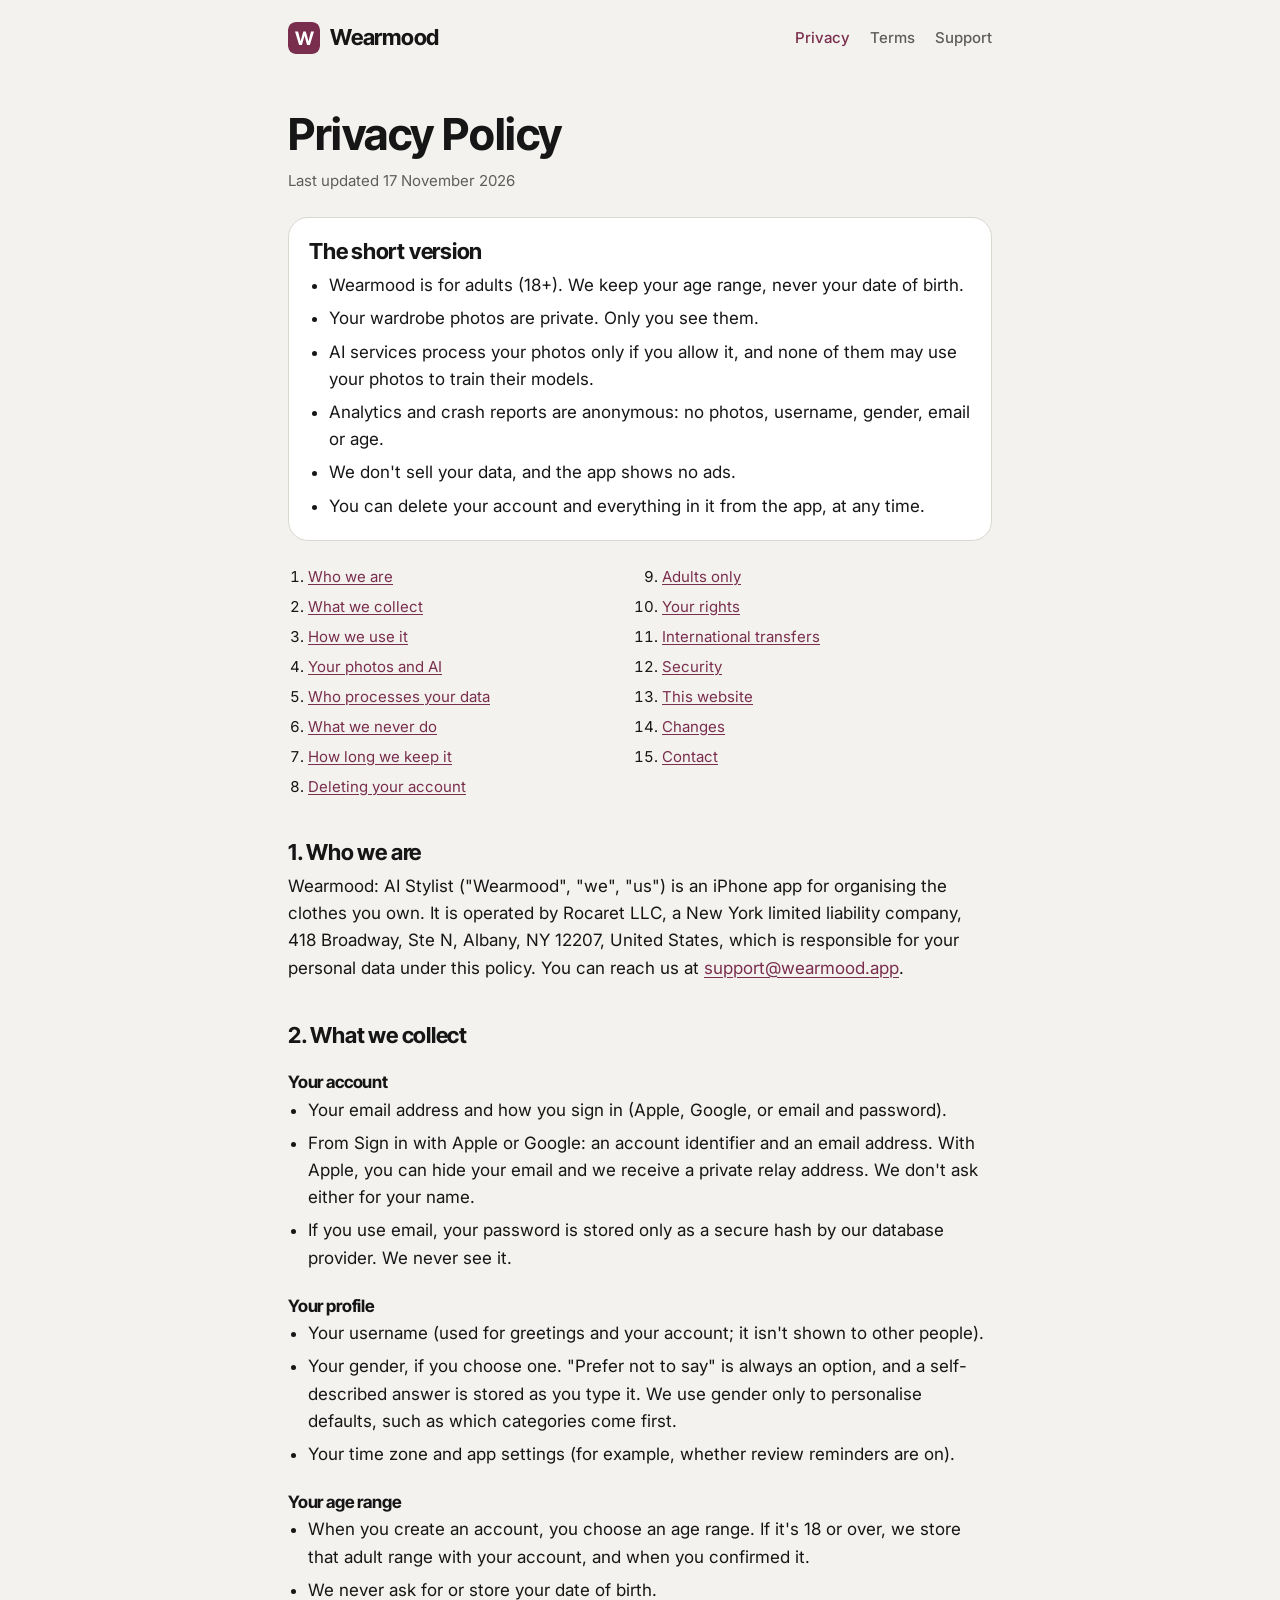
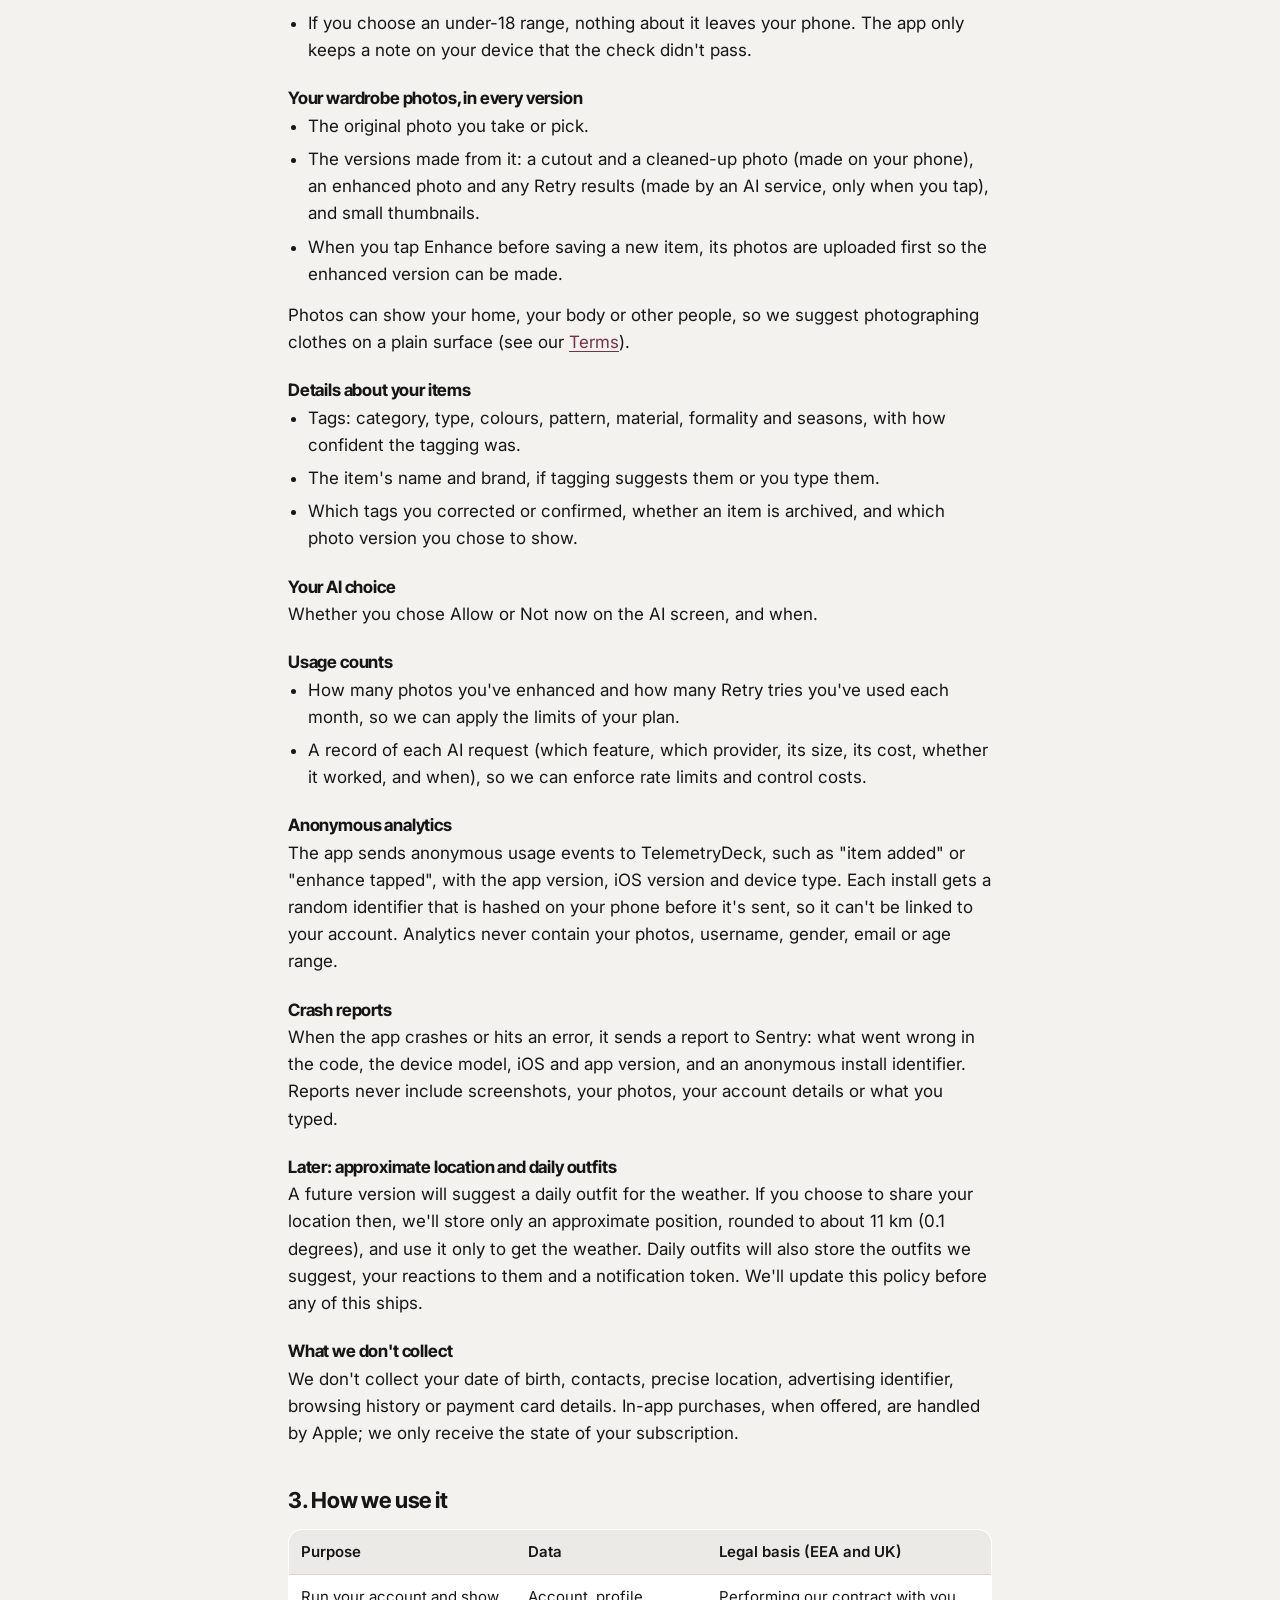
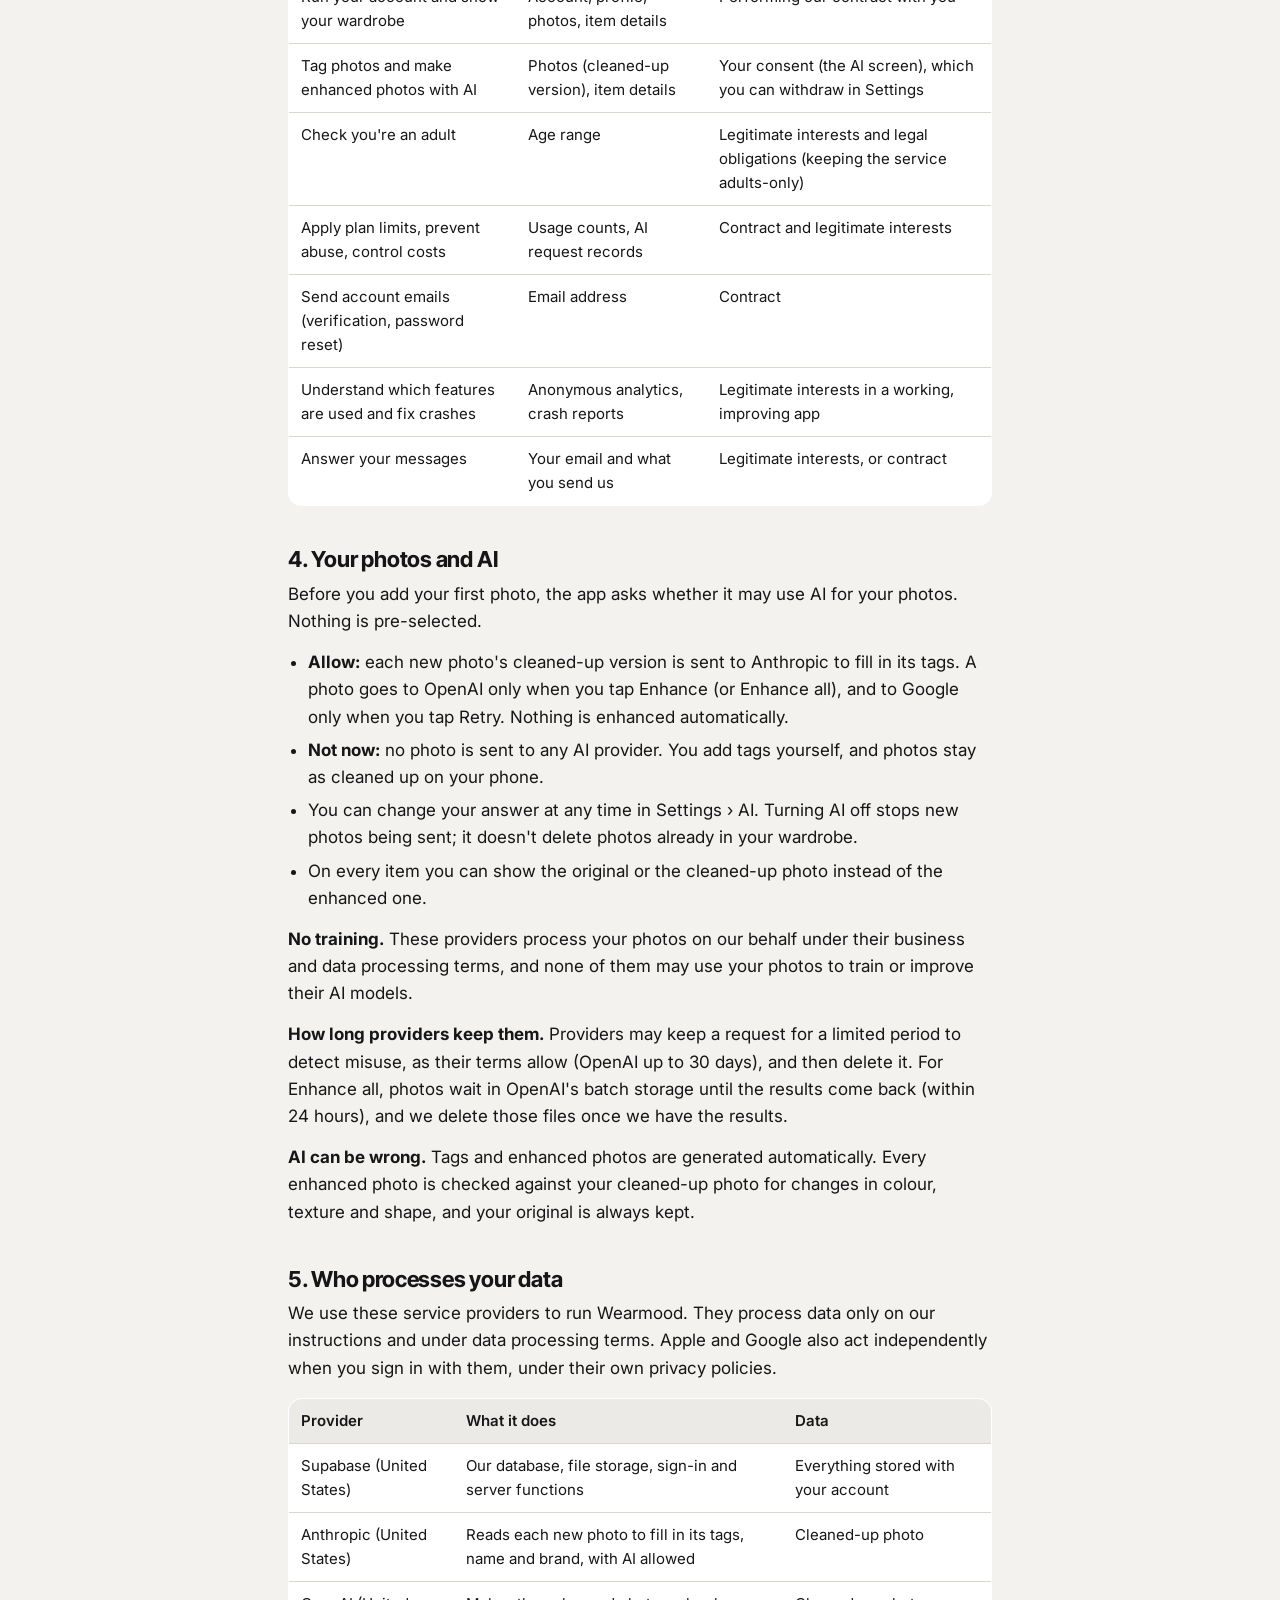
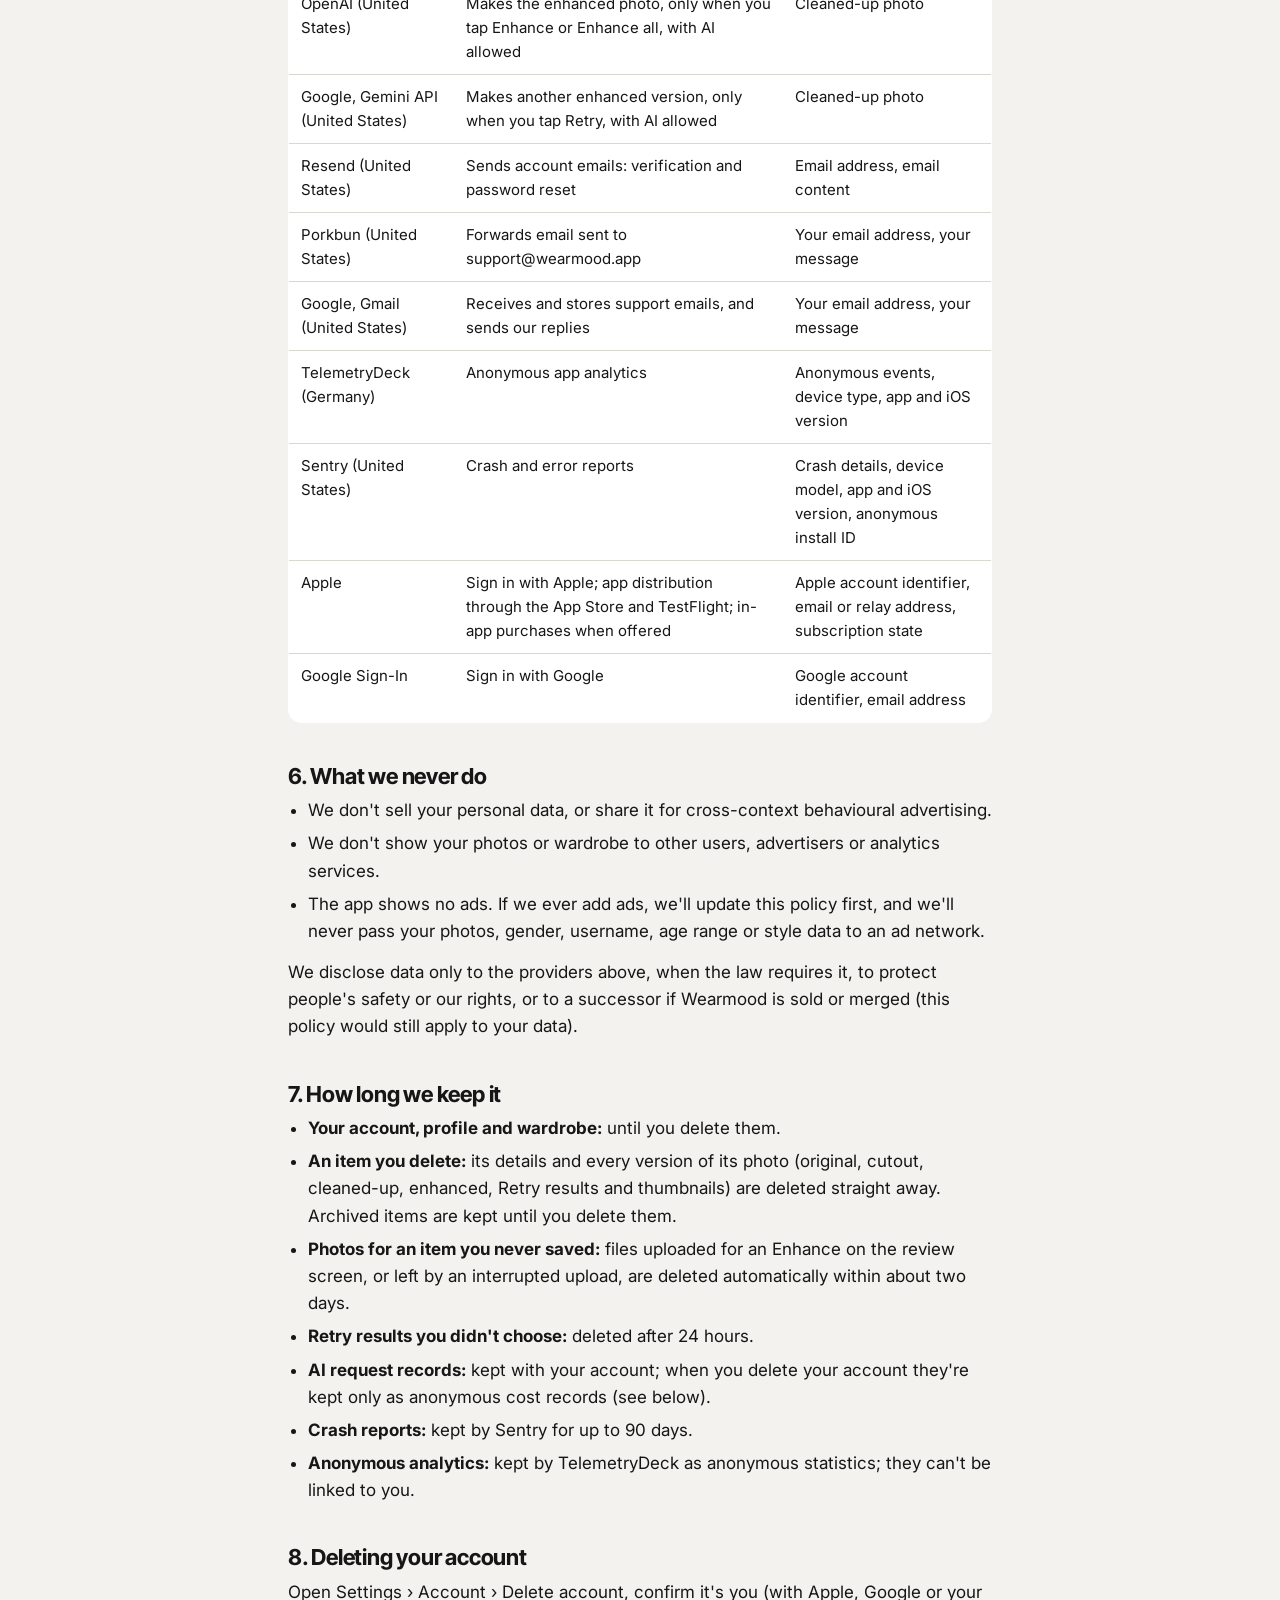
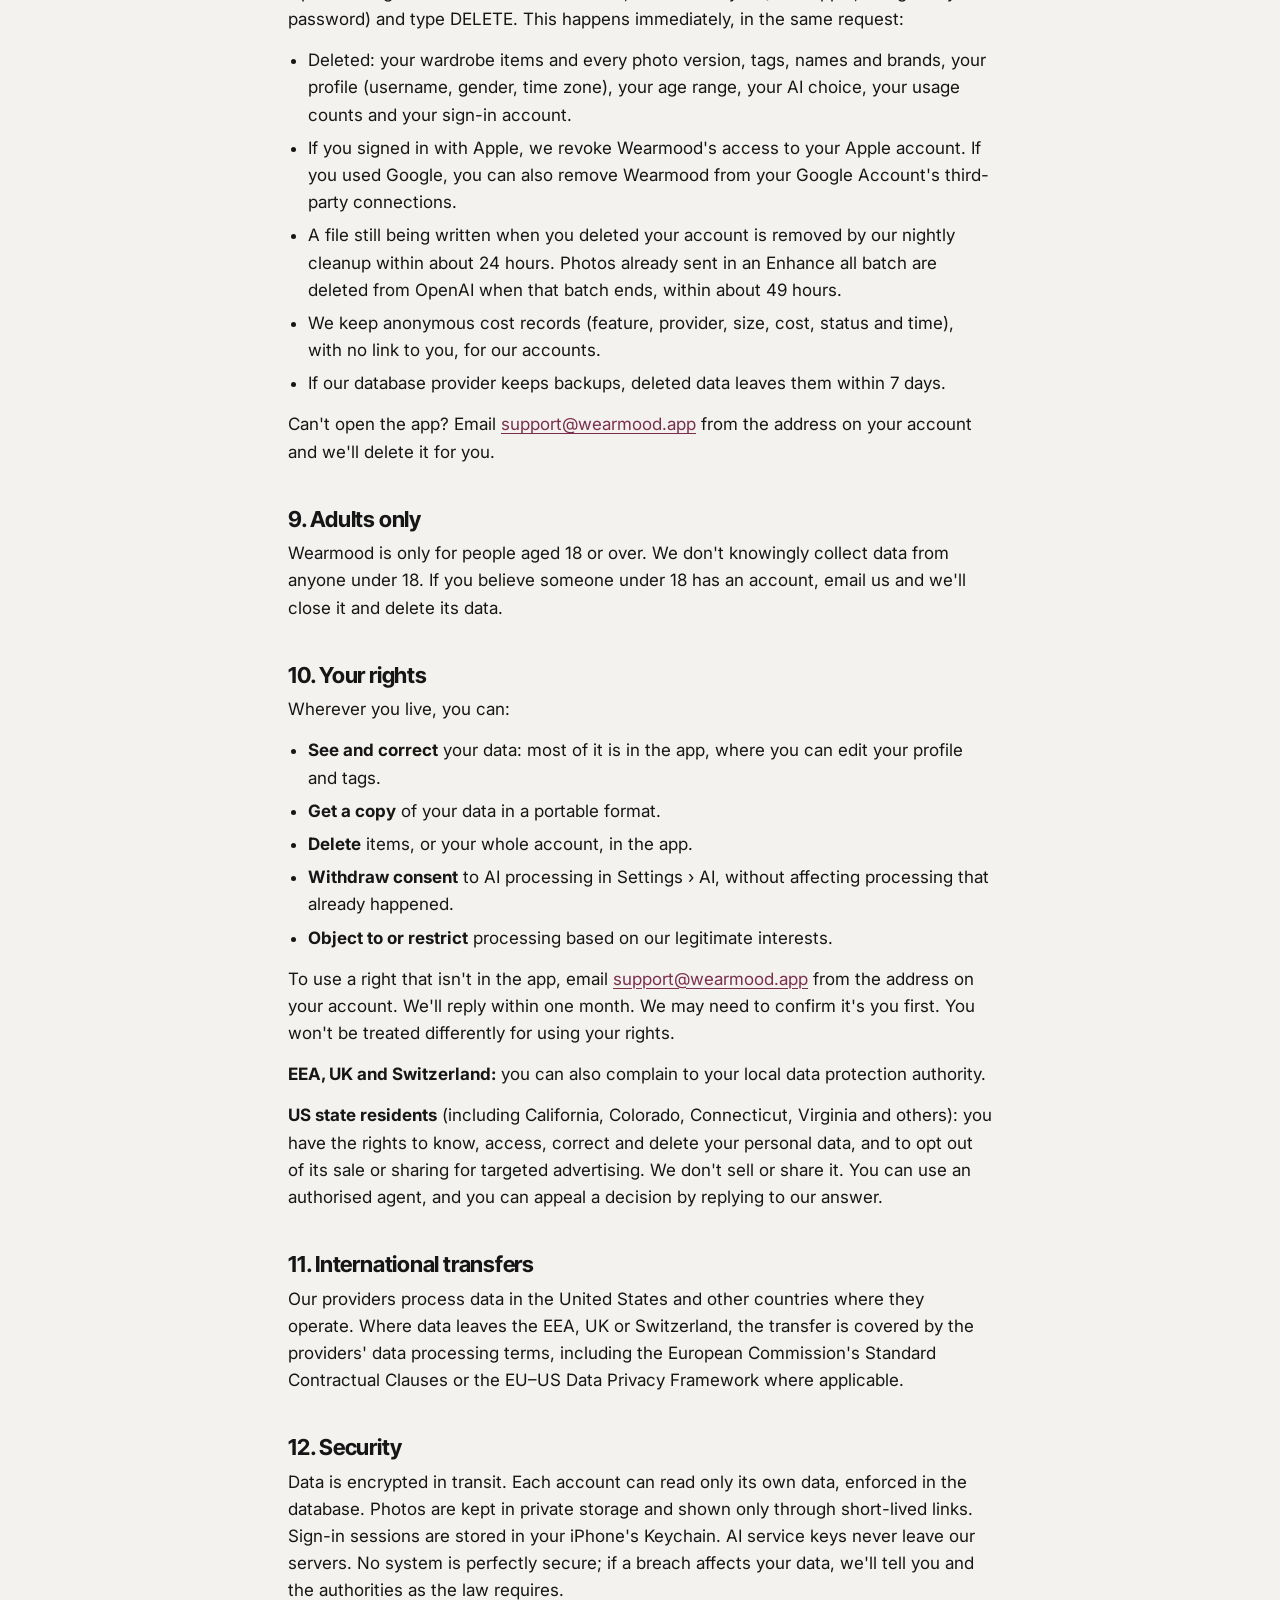
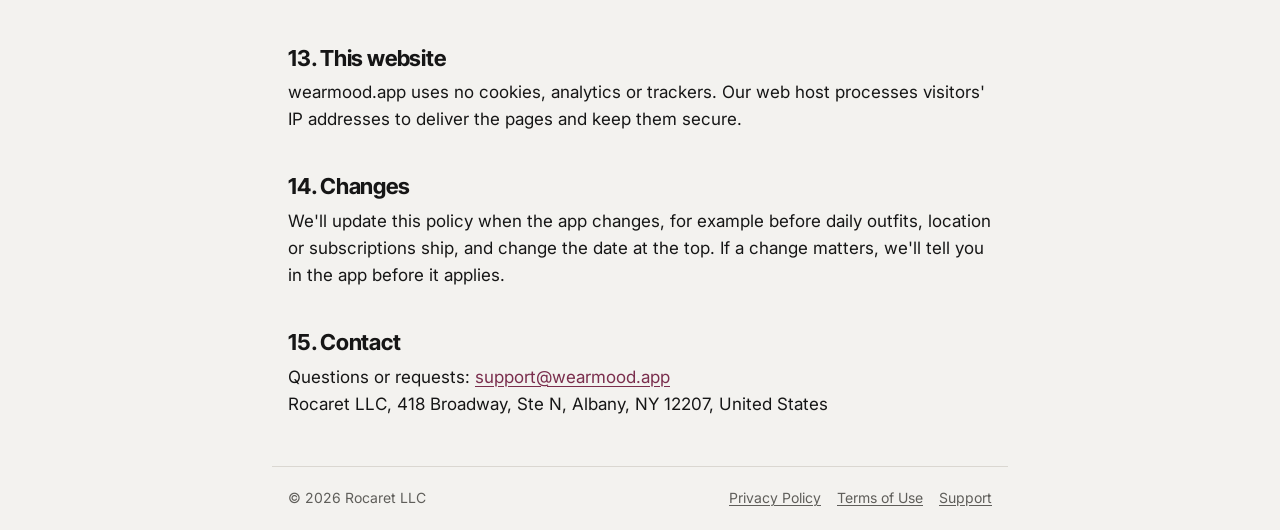
==== privacy/index.html @ 8e931f58 "Add the website with privacy policy, terms and support pages Co-Authored-By: Claude Opus 5.5 <norepl" ====
<!doctype html>
<html lang="en">
<head>
  <meta charset="utf-8">
  <meta name="viewport" content="width=device-width, initial-scale=1">
  <title>Privacy Policy · Wearmood</title>
  <meta name="description" content="What Wearmood collects, why, who processes it, how long we keep it, and how to delete it.">
  <link rel="icon" href="/assets/icon.svg" type="image/svg+xml">
  <link rel="stylesheet" href="/assets/site.css">
</head>
<body>
  <a class="skip-link" href="#main">Skip to content</a>
  <header class="site-header">
    <a class="wordmark" href="/"><img src="/assets/icon.svg" alt="">Wearmood</a>
    <nav class="site-nav" aria-label="Site">
      <a href="/privacy/" aria-current="page">Privacy</a>
      <a href="/terms/">Terms</a>
      <a href="/support/">Support</a>
    </nav>
  </header>

  <main id="main">
    <h1>Privacy Policy</h1>
    <p class="meta">Last updated 17 November 2026</p>

    <div class="card">
      <h2>The short version</h2>
      <ul>
        <li>Wearmood is for adults (18+). We keep your age range, never your date of birth.</li>
        <li>Your wardrobe photos are private. Only you see them.</li>
        <li>AI services process your photos only if you allow it, and none of them may use your photos to train their models.</li>
        <li>Analytics and crash reports are anonymous: no photos, username, gender, email or age.</li>
        <li>We don't sell your data, and the app shows no ads.</li>
        <li>You can delete your account and everything in it from the app, at any time.</li>
      </ul>
    </div>

    <nav class="toc" aria-label="Contents">
      <ol>
        <li><a href="#who-we-are">Who we are</a></li>
        <li><a href="#what-we-collect">What we collect</a></li>
        <li><a href="#how-we-use-it">How we use it</a></li>
        <li><a href="#ai">Your photos and AI</a></li>
        <li><a href="#processors">Who processes your data</a></li>
        <li><a href="#sharing">What we never do</a></li>
        <li><a href="#retention">How long we keep it</a></li>
        <li><a href="#deletion">Deleting your account</a></li>
        <li><a href="#age">Adults only</a></li>
        <li><a href="#rights">Your rights</a></li>
        <li><a href="#transfers">International transfers</a></li>
        <li><a href="#security">Security</a></li>
        <li><a href="#website">This website</a></li>
        <li><a href="#changes">Changes</a></li>
        <li><a href="#contact">Contact</a></li>
      </ol>
    </nav>

    <h2 id="who-we-are">1. Who we are</h2>
    <p>Wearmood: AI Stylist ("Wearmood", "we", "us") is an iPhone app for organising the clothes you own. It is operated by Rocaret LLC, a New York limited liability company, 418 Broadway, Ste N, Albany, NY 12207, United States, which is responsible for your personal data under this policy. You can reach us at <a href="mailto:support@wearmood.app">support@wearmood.app</a>.</p>

    <h2 id="what-we-collect">2. What we collect</h2>

    <h3>Your account</h3>
    <ul>
      <li>Your email address and how you sign in (Apple, Google, or email and password).</li>
      <li>From Sign in with Apple or Google: an account identifier and an email address. With Apple, you can hide your email and we receive a private relay address. We don't ask either for your name.</li>
      <li>If you use email, your password is stored only as a secure hash by our database provider. We never see it.</li>
    </ul>

    <h3>Your profile</h3>
    <ul>
      <li>Your username (used for greetings and your account; it isn't shown to other people).</li>
      <li>Your gender, if you choose one. "Prefer not to say" is always an option, and a self-described answer is stored as you type it. We use gender only to personalise defaults, such as which categories come first.</li>
      <li>Your time zone and app settings (for example, whether review reminders are on).</li>
    </ul>

    <h3>Your age range</h3>
    <ul>
      <li>When you create an account, you choose an age range. If it's 18 or over, we store that adult range with your account, and when you confirmed it.</li>
      <li>We never ask for or store your date of birth.</li>
      <li>If you choose an under-18 range, nothing about it leaves your phone. The app only keeps a note on your device that the check didn't pass.</li>
    </ul>

    <h3>Your wardrobe photos, in every version</h3>
    <ul>
      <li>The original photo you take or pick.</li>
      <li>The versions made from it: a cutout and a cleaned-up photo (made on your phone), an enhanced photo and any Retry results (made by an AI service, only when you tap), and small thumbnails.</li>
      <li>When you tap Enhance before saving a new item, its photos are uploaded first so the enhanced version can be made.</li>
    </ul>
    <p>Photos can show your home, your body or other people, so we suggest photographing clothes on a plain surface (see our <a href="/terms/#acceptable-use">Terms</a>).</p>

    <h3>Details about your items</h3>
    <ul>
      <li>Tags: category, type, colours, pattern, material, formality and seasons, with how confident the tagging was.</li>
      <li>The item's name and brand, if tagging suggests them or you type them.</li>
      <li>Which tags you corrected or confirmed, whether an item is archived, and which photo version you chose to show.</li>
    </ul>

    <h3>Your AI choice</h3>
    <p>Whether you chose Allow or Not now on the AI screen, and when.</p>

    <h3>Usage counts</h3>
    <ul>
      <li>How many photos you've enhanced and how many Retry tries you've used each month, so we can apply the limits of your plan.</li>
      <li>A record of each AI request (which feature, which provider, its size, its cost, whether it worked, and when), so we can enforce rate limits and control costs.</li>
    </ul>

    <h3>Anonymous analytics</h3>
    <p>The app sends anonymous usage events to TelemetryDeck, such as "item added" or "enhance tapped", with the app version, iOS version and device type. Each install gets a random identifier that is hashed on your phone before it's sent, so it can't be linked to your account. Analytics never contain your photos, username, gender, email or age range.</p>

    <h3>Crash reports</h3>
    <p>When the app crashes or hits an error, it sends a report to Sentry: what went wrong in the code, the device model, iOS and app version, and an anonymous install identifier. Reports never include screenshots, your photos, your account details or what you typed.</p>

    <h3>Later: approximate location and daily outfits</h3>
    <p>A future version will suggest a daily outfit for the weather. If you choose to share your location then, we'll store only an approximate position, rounded to about 11 km (0.1 degrees), and use it only to get the weather. Daily outfits will also store the outfits we suggest, your reactions to them and a notification token. We'll update this policy before any of this ships.</p>

    <h3>What we don't collect</h3>
    <p>We don't collect your date of birth, contacts, precise location, advertising identifier, browsing history or payment card details. In-app purchases, when offered, are handled by Apple; we only receive the state of your subscription.</p>

    <h2 id="how-we-use-it">3. How we use it</h2>
    <div class="table-wrap">
      <table>
        <thead>
          <tr><th scope="col">Purpose</th><th scope="col">Data</th><th scope="col">Legal basis (EEA and UK)</th></tr>
        </thead>
        <tbody>
          <tr><td data-label="Purpose">Run your account and show your wardrobe</td><td data-label="Data">Account, profile, photos, item details</td><td data-label="Legal basis">Performing our contract with you</td></tr>
          <tr><td data-label="Purpose">Tag photos and make enhanced photos with AI</td><td data-label="Data">Photos (cleaned-up version), item details</td><td data-label="Legal basis">Your consent (the AI screen), which you can withdraw in Settings</td></tr>
          <tr><td data-label="Purpose">Check you're an adult</td><td data-label="Data">Age range</td><td data-label="Legal basis">Legitimate interests and legal obligations (keeping the service adults-only)</td></tr>
          <tr><td data-label="Purpose">Apply plan limits, prevent abuse, control costs</td><td data-label="Data">Usage counts, AI request records</td><td data-label="Legal basis">Contract and legitimate interests</td></tr>
          <tr><td data-label="Purpose">Send account emails (verification, password reset)</td><td data-label="Data">Email address</td><td data-label="Legal basis">Contract</td></tr>
          <tr><td data-label="Purpose">Understand which features are used and fix crashes</td><td data-label="Data">Anonymous analytics, crash reports</td><td data-label="Legal basis">Legitimate interests in a working, improving app</td></tr>
          <tr><td data-label="Purpose">Answer your messages</td><td data-label="Data">Your email and what you send us</td><td data-label="Legal basis">Legitimate interests, or contract</td></tr>
        </tbody>
      </table>
    </div>

    <h2 id="ai">4. Your photos and AI</h2>
    <p>Before you add your first photo, the app asks whether it may use AI for your photos. Nothing is pre-selected.</p>
    <ul>
      <li><strong>Allow:</strong> each new photo's cleaned-up version is sent to Anthropic to fill in its tags. A photo goes to OpenAI only when you tap Enhance (or Enhance all), and to Google only when you tap Retry. Nothing is enhanced automatically.</li>
      <li><strong>Not now:</strong> no photo is sent to any AI provider. You add tags yourself, and photos stay as cleaned up on your phone.</li>
      <li>You can change your answer at any time in Settings › AI. Turning AI off stops new photos being sent; it doesn't delete photos already in your wardrobe.</li>
      <li>On every item you can show the original or the cleaned-up photo instead of the enhanced one.</li>
    </ul>
    <p><strong>No training.</strong> These providers process your photos on our behalf under their business and data processing terms, and none of them may use your photos to train or improve their AI models.</p>
    <p><strong>How long providers keep them.</strong> Providers may keep a request for a limited period to detect misuse, as their terms allow (OpenAI up to 30 days), and then delete it. For Enhance all, photos wait in OpenAI's batch storage until the results come back (within 24 hours), and we delete those files once we have the results.</p>
    <p><strong>AI can be wrong.</strong> Tags and enhanced photos are generated automatically. Every enhanced photo is checked against your cleaned-up photo for changes in colour, texture and shape, and your original is always kept.</p>

    <h2 id="processors">5. Who processes your data</h2>
    <p>We use these service providers to run Wearmood. They process data only on our instructions and under data processing terms. Apple and Google also act independently when you sign in with them, under their own privacy policies.</p>
    <div class="table-wrap">
      <table>
        <thead>
          <tr><th scope="col">Provider</th><th scope="col">What it does</th><th scope="col">Data</th></tr>
        </thead>
        <tbody>
          <tr><td data-label="Provider">Supabase (United States)</td><td data-label="What it does">Our database, file storage, sign-in and server functions</td><td data-label="Data">Everything stored with your account</td></tr>
          <tr><td data-label="Provider">Anthropic (United States)</td><td data-label="What it does">Reads each new photo to fill in its tags, name and brand, with AI allowed</td><td data-label="Data">Cleaned-up photo</td></tr>
          <tr><td data-label="Provider">OpenAI (United States)</td><td data-label="What it does">Makes the enhanced photo, only when you tap Enhance or Enhance all, with AI allowed</td><td data-label="Data">Cleaned-up photo</td></tr>
          <tr><td data-label="Provider">Google, Gemini API (United States)</td><td data-label="What it does">Makes another enhanced version, only when you tap Retry, with AI allowed</td><td data-label="Data">Cleaned-up photo</td></tr>
          <tr><td data-label="Provider">Resend (United States)</td><td data-label="What it does">Sends account emails: verification and password reset</td><td data-label="Data">Email address, email content</td></tr>
          <tr><td data-label="Provider">Porkbun (United States)</td><td data-label="What it does">Forwards email sent to support@wearmood.app</td><td data-label="Data">Your email address, your message</td></tr>
          <tr><td data-label="Provider">Google, Gmail (United States)</td><td data-label="What it does">Receives and stores support emails, and sends our replies</td><td data-label="Data">Your email address, your message</td></tr>
          <tr><td data-label="Provider">TelemetryDeck (Germany)</td><td data-label="What it does">Anonymous app analytics</td><td data-label="Data">Anonymous events, device type, app and iOS version</td></tr>
          <tr><td data-label="Provider">Sentry (United States)</td><td data-label="What it does">Crash and error reports</td><td data-label="Data">Crash details, device model, app and iOS version, anonymous install ID</td></tr>
          <tr><td data-label="Provider">Apple</td><td data-label="What it does">Sign in with Apple; app distribution through the App Store and TestFlight; in-app purchases when offered</td><td data-label="Data">Apple account identifier, email or relay address, subscription state</td></tr>
          <tr><td data-label="Provider">Google Sign-In</td><td data-label="What it does">Sign in with Google</td><td data-label="Data">Google account identifier, email address</td></tr>
        </tbody>
      </table>
    </div>

    <h2 id="sharing">6. What we never do</h2>
    <ul>
      <li>We don't sell your personal data, or share it for cross-context behavioural advertising.</li>
      <li>We don't show your photos or wardrobe to other users, advertisers or analytics services.</li>
      <li>The app shows no ads. If we ever add ads, we'll update this policy first, and we'll never pass your photos, gender, username, age range or style data to an ad network.</li>
    </ul>
    <p>We disclose data only to the providers above, when the law requires it, to protect people's safety or our rights, or to a successor if Wearmood is sold or merged (this policy would still apply to your data).</p>

    <h2 id="retention">7. How long we keep it</h2>
    <ul>
      <li><strong>Your account, profile and wardrobe:</strong> until you delete them.</li>
      <li><strong>An item you delete:</strong> its details and every version of its photo (original, cutout, cleaned-up, enhanced, Retry results and thumbnails) are deleted straight away. Archived items are kept until you delete them.</li>
      <li><strong>Photos for an item you never saved:</strong> files uploaded for an Enhance on the review screen, or left by an interrupted upload, are deleted automatically within about two days.</li>
      <li><strong>Retry results you didn't choose:</strong> deleted after 24 hours.</li>
      <li><strong>AI request records:</strong> kept with your account; when you delete your account they're kept only as anonymous cost records (see below).</li>
      <li><strong>Crash reports:</strong> kept by Sentry for up to 90 days.</li>
      <li><strong>Anonymous analytics:</strong> kept by TelemetryDeck as anonymous statistics; they can't be linked to you.</li>
    </ul>

    <h2 id="deletion">8. Deleting your account</h2>
    <p>Open Settings › Account › Delete account, confirm it's you (with Apple, Google or your password) and type DELETE. This happens immediately, in the same request:</p>
    <ul>
      <li>Deleted: your wardrobe items and every photo version, tags, names and brands, your profile (username, gender, time zone), your age range, your AI choice, your usage counts and your sign-in account.</li>
      <li>If you signed in with Apple, we revoke Wearmood's access to your Apple account. If you used Google, you can also remove Wearmood from your Google Account's third-party connections.</li>
      <li>A file still being written when you deleted your account is removed by our nightly cleanup within about 24 hours. Photos already sent in an Enhance all batch are deleted from OpenAI when that batch ends, within about 49 hours.</li>
      <li>We keep anonymous cost records (feature, provider, size, cost, status and time), with no link to you, for our accounts.</li>
      <li>If our database provider keeps backups, deleted data leaves them within 7 days.</li>
    </ul>
    <p>Can't open the app? Email <a href="mailto:support@wearmood.app">support@wearmood.app</a> from the address on your account and we'll delete it for you.</p>

    <h2 id="age">9. Adults only</h2>
    <p>Wearmood is only for people aged 18 or over. We don't knowingly collect data from anyone under 18. If you believe someone under 18 has an account, email us and we'll close it and delete its data.</p>

    <h2 id="rights">10. Your rights</h2>
    <p>Wherever you live, you can:</p>
    <ul>
      <li><strong>See and correct</strong> your data: most of it is in the app, where you can edit your profile and tags.</li>
      <li><strong>Get a copy</strong> of your data in a portable format.</li>
      <li><strong>Delete</strong> items, or your whole account, in the app.</li>
      <li><strong>Withdraw consent</strong> to AI processing in Settings › AI, without affecting processing that already happened.</li>
      <li><strong>Object to or restrict</strong> processing based on our legitimate interests.</li>
    </ul>
    <p>To use a right that isn't in the app, email <a href="mailto:support@wearmood.app">support@wearmood.app</a> from the address on your account. We'll reply within one month. We may need to confirm it's you first. You won't be treated differently for using your rights.</p>
    <p><strong>EEA, UK and Switzerland:</strong> you can also complain to your local data protection authority.</p>
    <p><strong>US state residents</strong> (including California, Colorado, Connecticut, Virginia and others): you have the rights to know, access, correct and delete your personal data, and to opt out of its sale or sharing for targeted advertising. We don't sell or share it. You can use an authorised agent, and you can appeal a decision by replying to our answer.</p>

    <h2 id="transfers">11. International transfers</h2>
    <p>Our providers process data in the United States and other countries where they operate. Where data leaves the EEA, UK or Switzerland, the transfer is covered by the providers' data processing terms, including the European Commission's Standard Contractual Clauses or the EU–US Data Privacy Framework where applicable.</p>

    <h2 id="security">12. Security</h2>
    <p>Data is encrypted in transit. Each account can read only its own data, enforced in the database. Photos are kept in private storage and shown only through short-lived links. Sign-in sessions are stored in your iPhone's Keychain. AI service keys never leave our servers. No system is perfectly secure; if a breach affects your data, we'll tell you and the authorities as the law requires.</p>

    <h2 id="website">13. This website</h2>
    <p>wearmood.app uses no cookies, analytics or trackers. Our web host processes visitors' IP addresses to deliver the pages and keep them secure.</p>

    <h2 id="changes">14. Changes</h2>
    <p>We'll update this policy when the app changes, for example before daily outfits, location or subscriptions ship, and change the date at the top. If a change matters, we'll tell you in the app before it applies.</p>

    <h2 id="contact">15. Contact</h2>
    <p>Questions or requests: <a href="mailto:support@wearmood.app">support@wearmood.app</a><br>
    Rocaret LLC, 418 Broadway, Ste N, Albany, NY 12207, United States</p>
  </main>

  <footer class="site-footer">
    <span>© 2026 Rocaret LLC</span>
    <nav aria-label="Legal">
      <a href="/privacy/">Privacy Policy</a>
      <a href="/terms/">Terms of Use</a>
      <a href="/support/">Support</a>
    </nav>
  </footer>
</body>
</html>
---- assets/site.css ----
/* Wearmood site. Colours match the app's asset catalog (light / dark). */

@font-face {
  font-family: "Inter";
  src: url("fonts/Inter.ttf") format("truetype");
  font-weight: 100 900;
  font-display: swap;
}

@font-face {
  font-family: "Inter Tight";
  src: url("fonts/InterTight.ttf") format("truetype");
  font-weight: 100 900;
  font-display: swap;
}

:root {
  color-scheme: light dark;
  --ground: #f3f2ef;
  --surface: #ffffff;
  --ink: #161616;
  --muted: #5f5e5a;
  --accent: #7a2e4d;
  --accent-fill: #7a2e4d;
  --on-accent: #ffffff;
  --accent-tint: #f1e4ea;
  --item-tile: #eceae6;
  --border: #dad7d1;
  --title-font: "Inter Tight", "Inter", system-ui, -apple-system, sans-serif;
  --body-font: "Inter", system-ui, -apple-system, sans-serif;
  --radius-card: 20px;
  --radius-tile: 14px;
  --radius-small: 8px;
  --measure: 44rem;
}

@media (prefers-color-scheme: dark) {
  :root {
    --ground: #121211;
    --surface: #1e1d1b;
    --ink: #f3f2ef;
    --muted: #a8a49d;
    --accent: #e8a3c0;
    --accent-fill: #9e3f67;
    --accent-tint: #3a2230;
    --item-tile: #2a2926;
    --border: #3a3835;
  }
}

*,
*::before,
*::after {
  box-sizing: border-box;
}

html {
  -webkit-text-size-adjust: 100%;
  text-size-adjust: 100%;
}

body {
  margin: 0;
  background: var(--ground);
  color: var(--ink);
  font-family: var(--body-font);
  font-size: 1.0625rem;
  line-height: 1.6;
}

a {
  color: var(--accent);
  text-underline-offset: 0.15em;
}

a:focus-visible {
  outline: 2px solid var(--accent);
  outline-offset: 2px;
  border-radius: 4px;
}

.skip-link {
  position: absolute;
  left: -999px;
}

.skip-link:focus {
  left: 16px;
  top: 12px;
  background: var(--surface);
  padding: 8px 12px;
  border-radius: var(--radius-small);
  z-index: 1;
}

/* Header and footer */

.site-header,
.site-footer {
  max-width: calc(var(--measure) + 32px);
  margin: 0 auto;
  padding: 20px 16px;
}

.site-header {
  display: flex;
  flex-wrap: wrap;
  align-items: center;
  justify-content: space-between;
  gap: 12px 24px;
}

.wordmark {
  display: inline-flex;
  align-items: center;
  gap: 10px;
  color: var(--ink);
  font-family: var(--title-font);
  font-size: 1.375rem;
  font-weight: 700;
  letter-spacing: -0.01em;
  text-decoration: none;
}

.wordmark img {
  width: 32px;
  height: 32px;
  border-radius: 8px;
}

.site-nav {
  display: flex;
  flex-wrap: wrap;
  gap: 4px 20px;
  font-size: 0.9375rem;
  font-weight: 500;
}

.site-nav a {
  color: var(--muted);
  text-decoration: none;
  padding: 6px 0;
}

.site-nav a:hover,
.site-nav a[aria-current="page"] {
  color: var(--accent);
}

.site-footer {
  border-top: 1px solid var(--border);
  margin-top: 48px;
  color: var(--muted);
  font-size: 0.875rem;
  display: flex;
  flex-wrap: wrap;
  justify-content: space-between;
  gap: 8px 24px;
}

.site-footer nav {
  display: flex;
  flex-wrap: wrap;
  gap: 4px 16px;
}

.site-footer a {
  color: var(--muted);
}

/* Content */

main {
  max-width: calc(var(--measure) + 32px);
  margin: 0 auto;
  padding: 8px 16px 0;
}

h1,
h2,
h3 {
  font-family: var(--title-font);
  line-height: 1.2;
  letter-spacing: -0.01em;
}

h1 {
  font-size: clamp(2rem, 6vw, 2.75rem);
  margin: 24px 0 8px;
}

h2 {
  font-size: 1.375rem;
  margin: 40px 0 8px;
  scroll-margin-top: 16px;
}

h3 {
  font-size: 1.0625rem;
  margin: 24px 0 4px;
}

p,
ul,
ol {
  margin: 0 0 14px;
}

ul,
ol {
  padding-left: 1.25rem;
}

li {
  margin-bottom: 6px;
}

.meta {
  color: var(--muted);
  font-size: 0.9375rem;
  margin-bottom: 24px;
}

.lead {
  font-size: 1.1875rem;
  color: var(--muted);
}

.card {
  background: var(--surface);
  border: 1px solid var(--border);
  border-radius: var(--radius-card);
  padding: 20px 20px 6px;
  margin: 24px 0;
}

.card h2 {
  margin-top: 0;
}

.toc ol {
  columns: 2 14rem;
  column-gap: 24px;
  font-size: 0.9375rem;
}

.toc li {
  break-inside: avoid;
}

/* Tables become stacked cards on narrow screens. */

.table-wrap {
  margin: 16px 0 20px;
}

table {
  width: 100%;
  border-collapse: collapse;
  font-size: 0.9375rem;
  background: var(--surface);
  border: 1px solid var(--border);
  border-radius: var(--radius-tile);
  overflow: hidden;
}

th,
td {
  text-align: left;
  vertical-align: top;
  padding: 10px 12px;
  border-bottom: 1px solid var(--border);
}

th {
  background: var(--item-tile);
  font-weight: 600;
}

tr:last-child td {
  border-bottom: none;
}

@media (max-width: 640px) {
  table,
  tbody,
  tr,
  td {
    display: block;
  }

  thead {
    position: absolute;
    left: -9999px;
  }

  table {
    background: none;
    border: none;
  }

  tr {
    background: var(--surface);
    border: 1px solid var(--border);
    border-radius: var(--radius-tile);
    margin-bottom: 10px;
    padding: 4px 0;
  }

  td {
    border: none;
    padding: 4px 14px;
  }

  td::before {
    content: attr(data-label);
    display: block;
    color: var(--muted);
    font-size: 0.8125rem;
    font-weight: 600;
  }
}

/* Home page */

.hero {
  padding: 24px 0 8px;
}

.hero h1 {
  font-size: clamp(2.25rem, 8vw, 3.5rem);
  max-width: 16ch;
}

.tiles {
  display: grid;
  grid-template-columns: repeat(3, 1fr);
  gap: 12px;
  margin: 28px 0 8px;
}

.tile {
  aspect-ratio: 4 / 5;
  background: var(--item-tile);
  border-radius: var(--radius-tile);
  display: flex;
  align-items: center;
  justify-content: center;
}

.tile svg {
  width: 52%;
  height: auto;
  color: var(--muted);
  opacity: 0.55;
}

.features {
  list-style: none;
  padding: 0;
  display: grid;
  gap: 12px;
  margin: 28px 0;
}

.features li {
  background: var(--surface);
  border: 1px solid var(--border);
  border-radius: var(--radius-card);
  padding: 16px 20px;
  margin: 0;
}

.features strong {
  display: block;
  font-family: var(--title-font);
  font-size: 1.125rem;
  margin-bottom: 2px;
}

.badge {
  display: inline-block;
  background: var(--accent-tint);
  color: var(--accent);
  border-radius: 999px;
  padding: 4px 12px;
  font-size: 0.875rem;
  font-weight: 600;
}

.button {
  display: inline-flex;
  align-items: center;
  min-height: 52px;
  padding: 0 24px;
  border-radius: 999px;
  background: var(--accent-fill);
  color: var(--on-accent);
  font-weight: 600;
  text-decoration: none;
}

.email {
  font-family: var(--title-font);
  font-size: 1.375rem;
  font-weight: 600;
  overflow-wrap: anywhere;
}
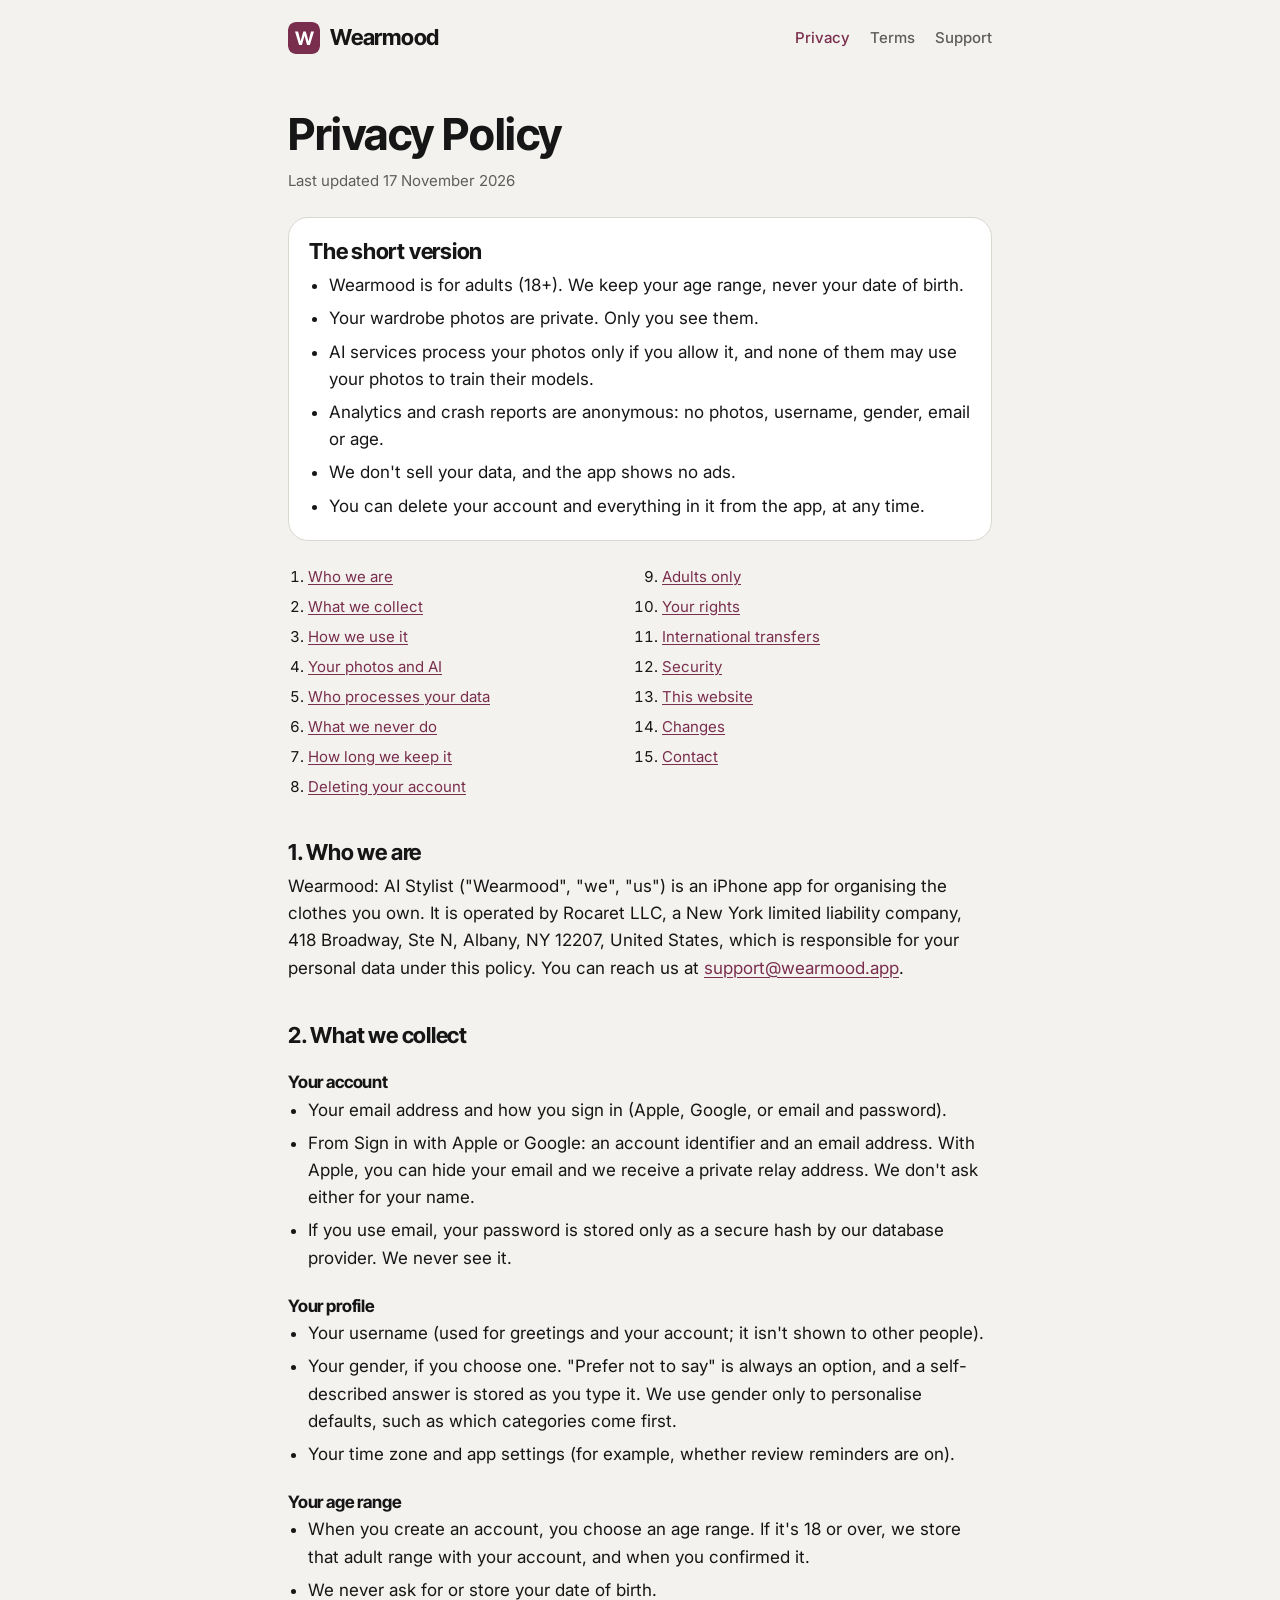
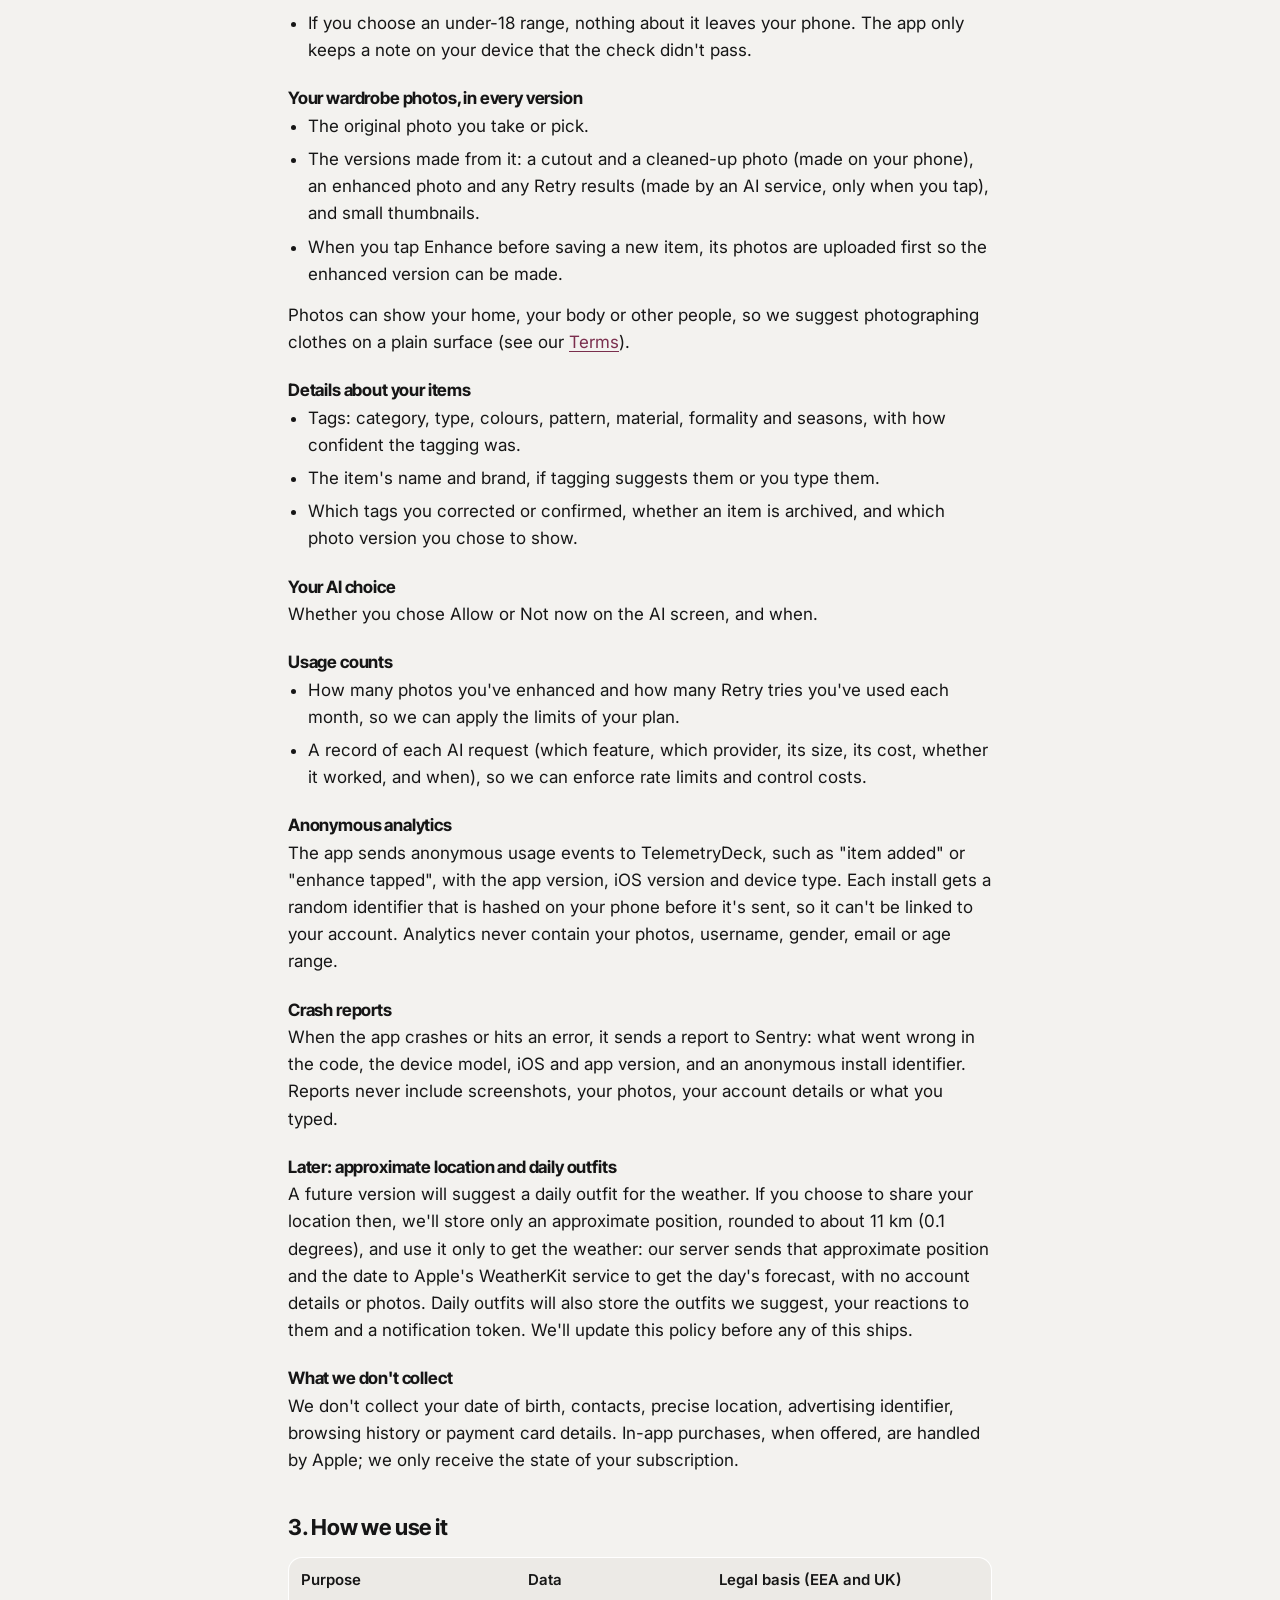
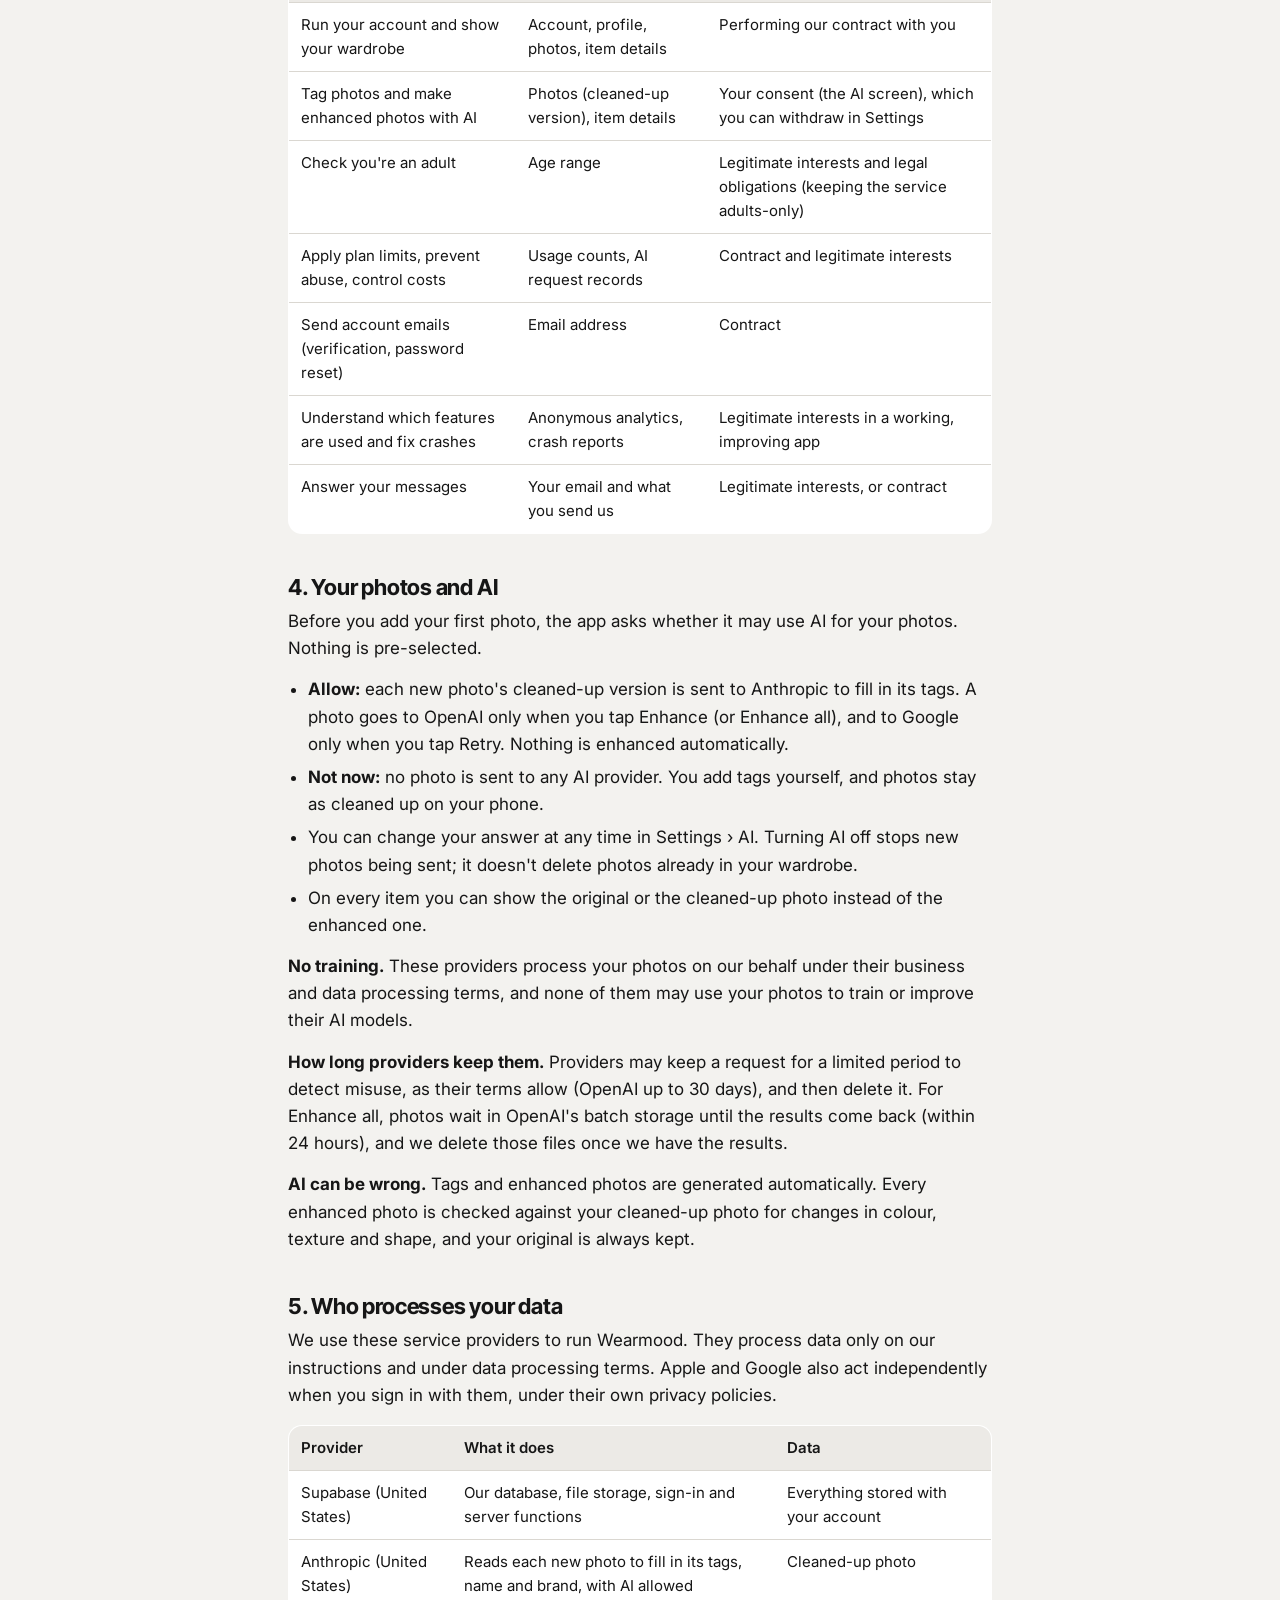
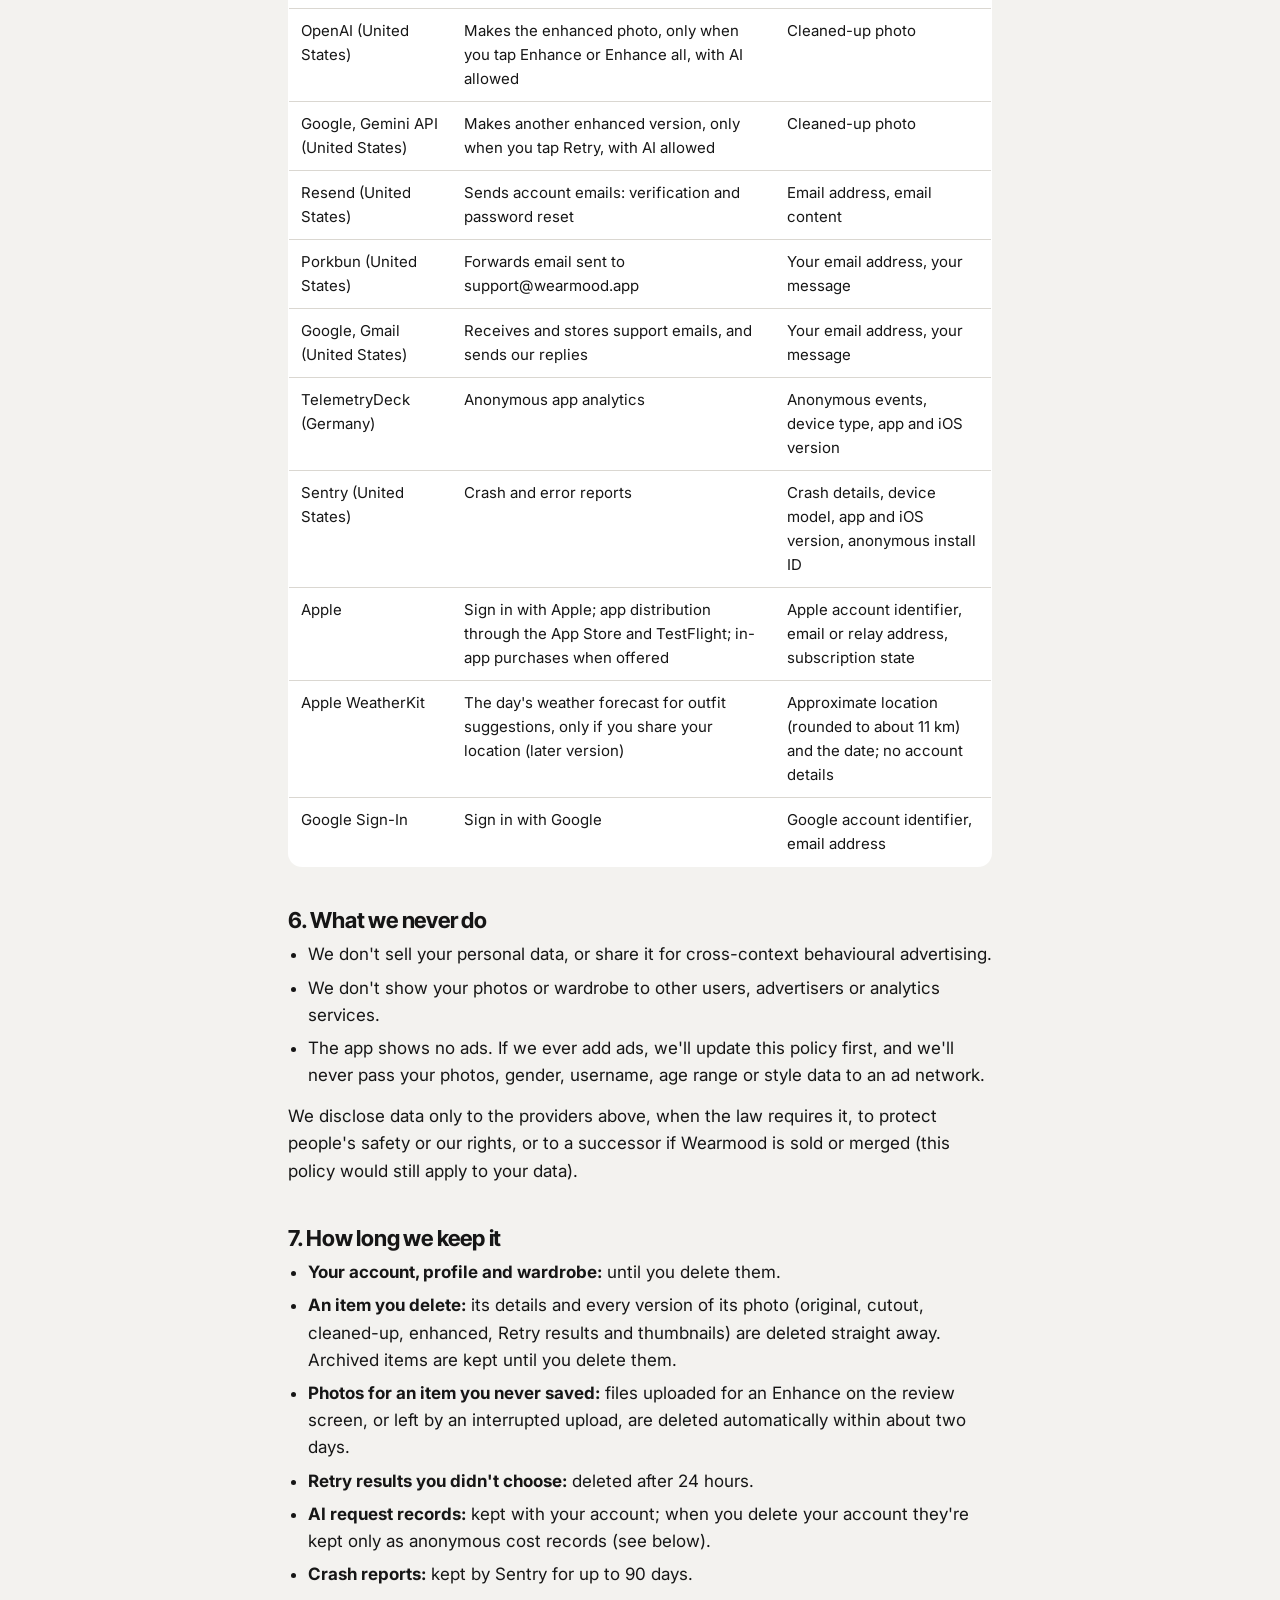
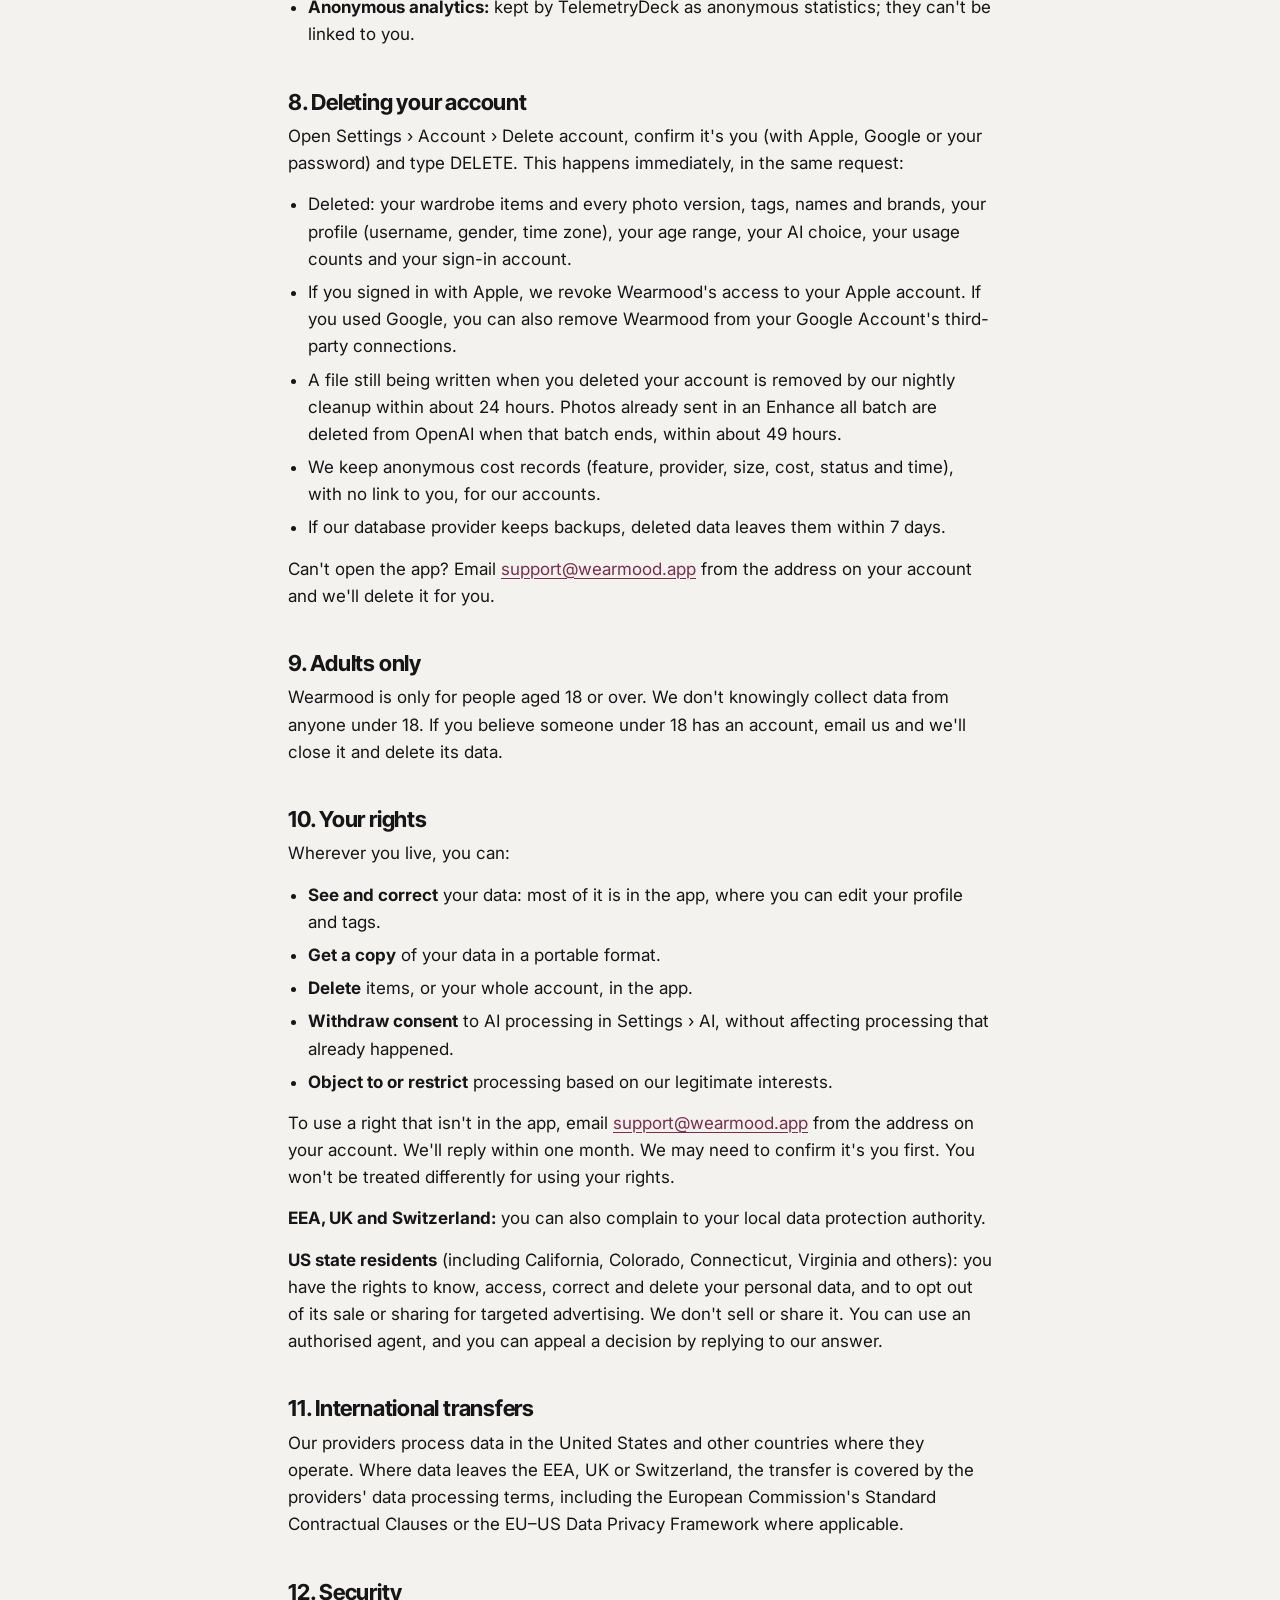
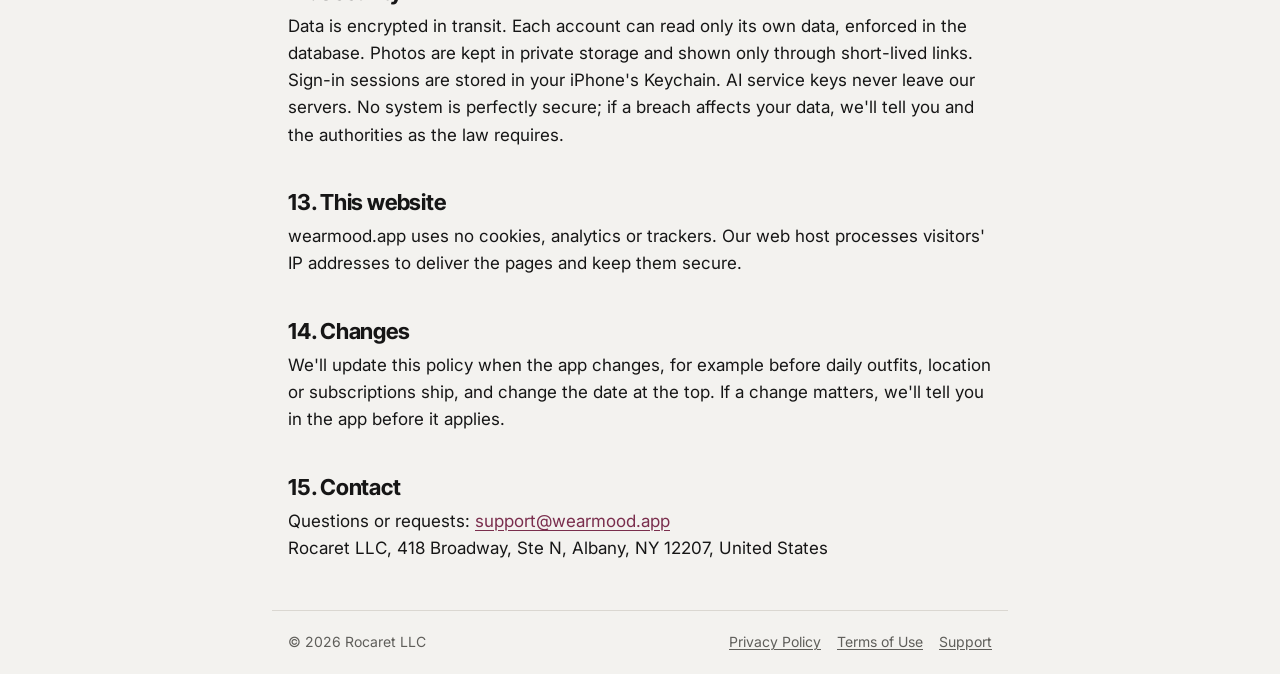
==== commit 45fa5a35: "Add the WeatherKit weather provider and list it in the privacy policy Co-Authored-By: Claude Opus 5." ====
--- a/privacy/index.html
+++ b/privacy/index.html
@@ -112,7 +112,7 @@
     <p>When the app crashes or hits an error, it sends a report to Sentry: what went wrong in the code, the device model, iOS and app version, and an anonymous install identifier. Reports never include screenshots, your photos, your account details or what you typed.</p>
 
     <h3>Later: approximate location and daily outfits</h3>
-    <p>A future version will suggest a daily outfit for the weather. If you choose to share your location then, we'll store only an approximate position, rounded to about 11 km (0.1 degrees), and use it only to get the weather. Daily outfits will also store the outfits we suggest, your reactions to them and a notification token. We'll update this policy before any of this ships.</p>
+    <p>A future version will suggest a daily outfit for the weather. If you choose to share your location then, we'll store only an approximate position, rounded to about 11 km (0.1 degrees), and use it only to get the weather: our server sends that approximate position and the date to Apple's WeatherKit service to get the day's forecast, with no account details or photos. Daily outfits will also store the outfits we suggest, your reactions to them and a notification token. We'll update this policy before any of this ships.</p>
 
     <h3>What we don't collect</h3>
     <p>We don't collect your date of birth, contacts, precise location, advertising identifier, browsing history or payment card details. In-app purchases, when offered, are handled by Apple; we only receive the state of your subscription.</p>
@@ -165,6 +165,7 @@
           <tr><td data-label="Provider">TelemetryDeck (Germany)</td><td data-label="What it does">Anonymous app analytics</td><td data-label="Data">Anonymous events, device type, app and iOS version</td></tr>
           <tr><td data-label="Provider">Sentry (United States)</td><td data-label="What it does">Crash and error reports</td><td data-label="Data">Crash details, device model, app and iOS version, anonymous install ID</td></tr>
           <tr><td data-label="Provider">Apple</td><td data-label="What it does">Sign in with Apple; app distribution through the App Store and TestFlight; in-app purchases when offered</td><td data-label="Data">Apple account identifier, email or relay address, subscription state</td></tr>
+          <tr><td data-label="Provider">Apple WeatherKit</td><td data-label="What it does">The day's weather forecast for outfit suggestions, only if you share your location (later version)</td><td data-label="Data">Approximate location (rounded to about 11 km) and the date; no account details</td></tr>
           <tr><td data-label="Provider">Google Sign-In</td><td data-label="What it does">Sign in with Google</td><td data-label="Data">Google account identifier, email address</td></tr>
         </tbody>
       </table>
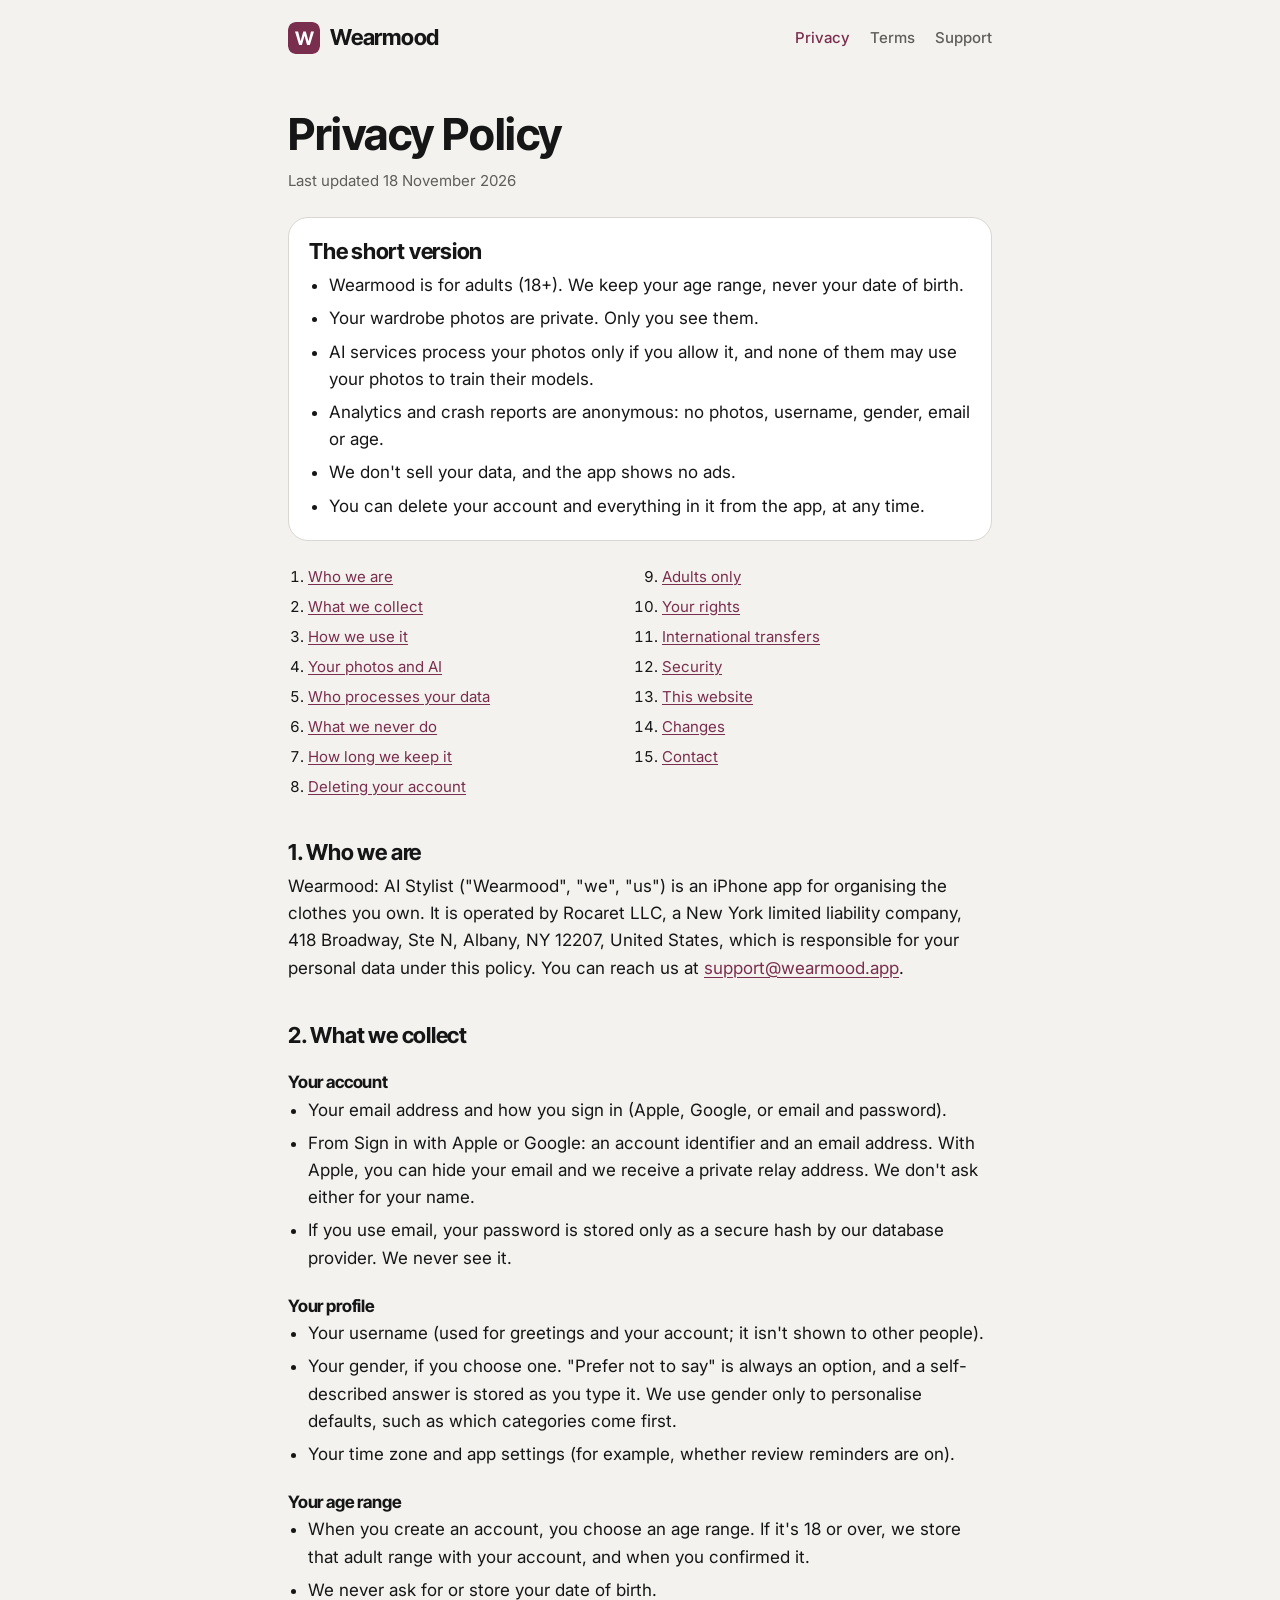
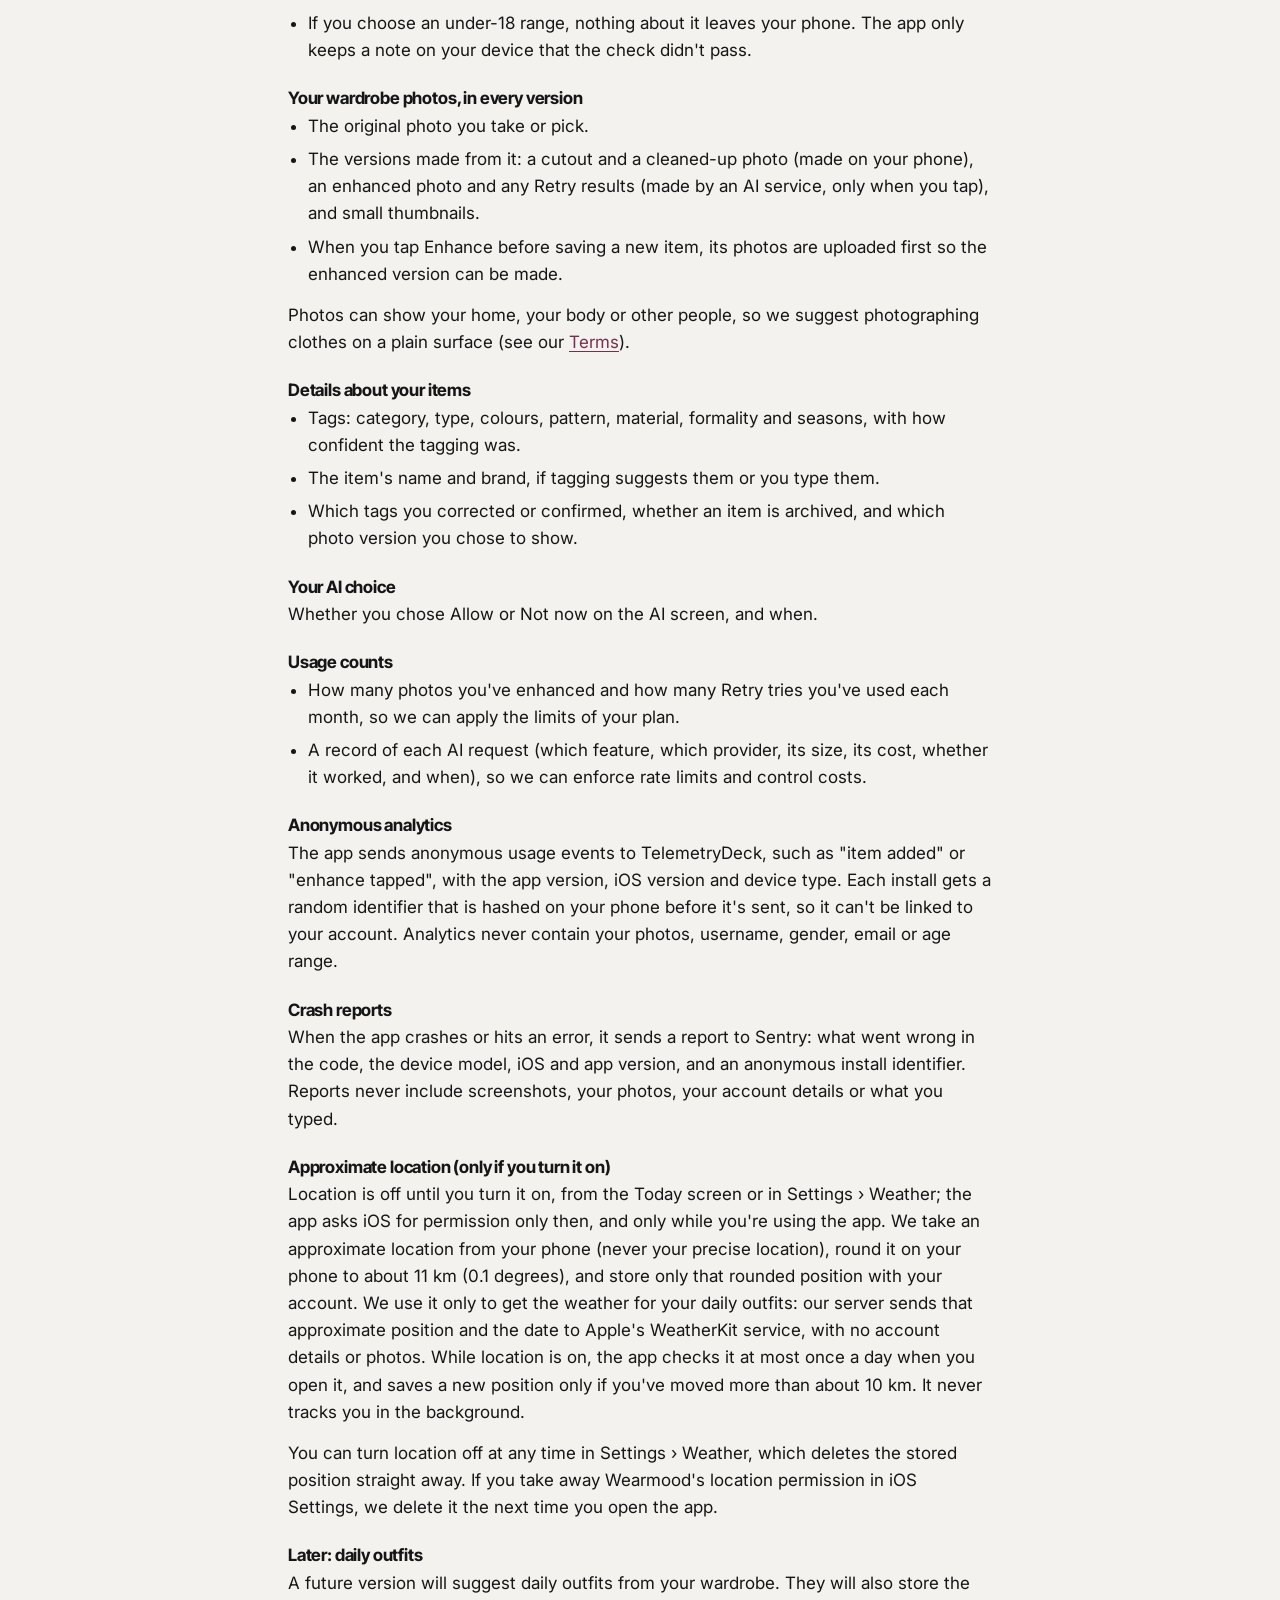
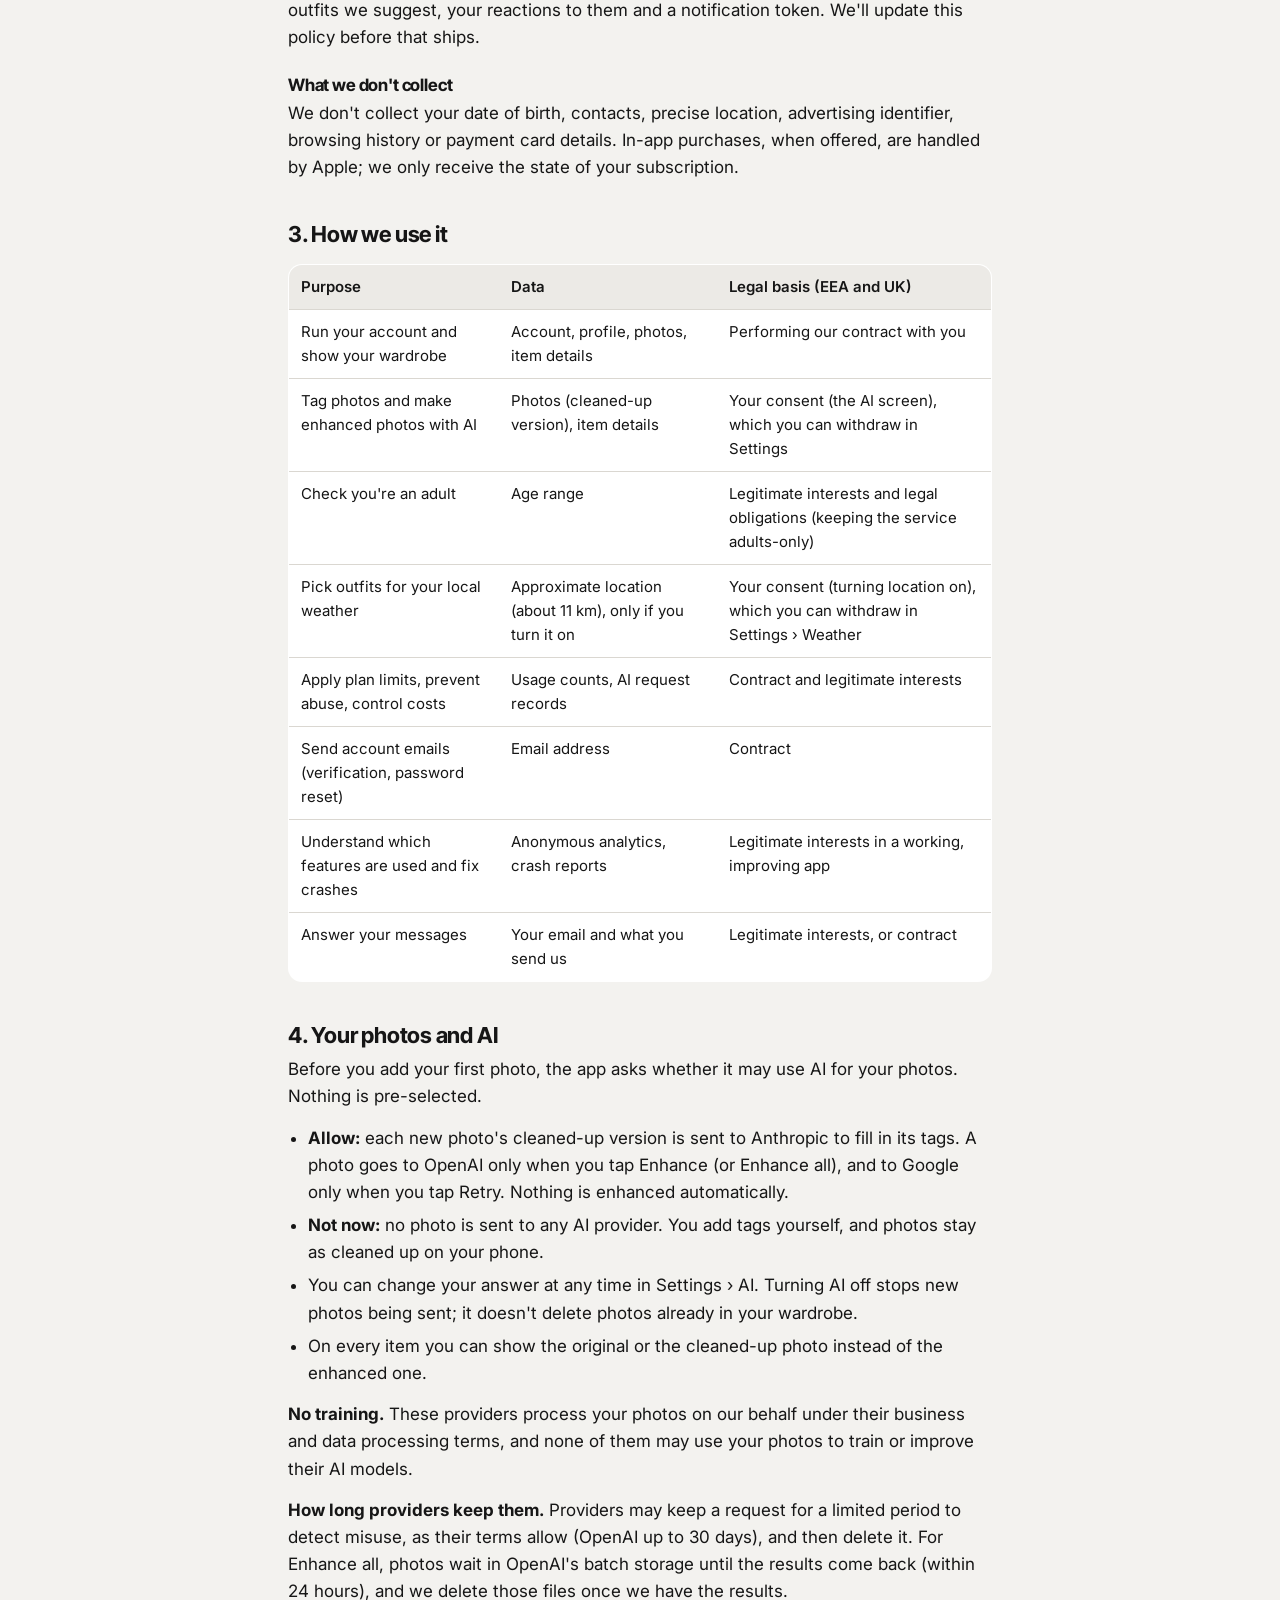
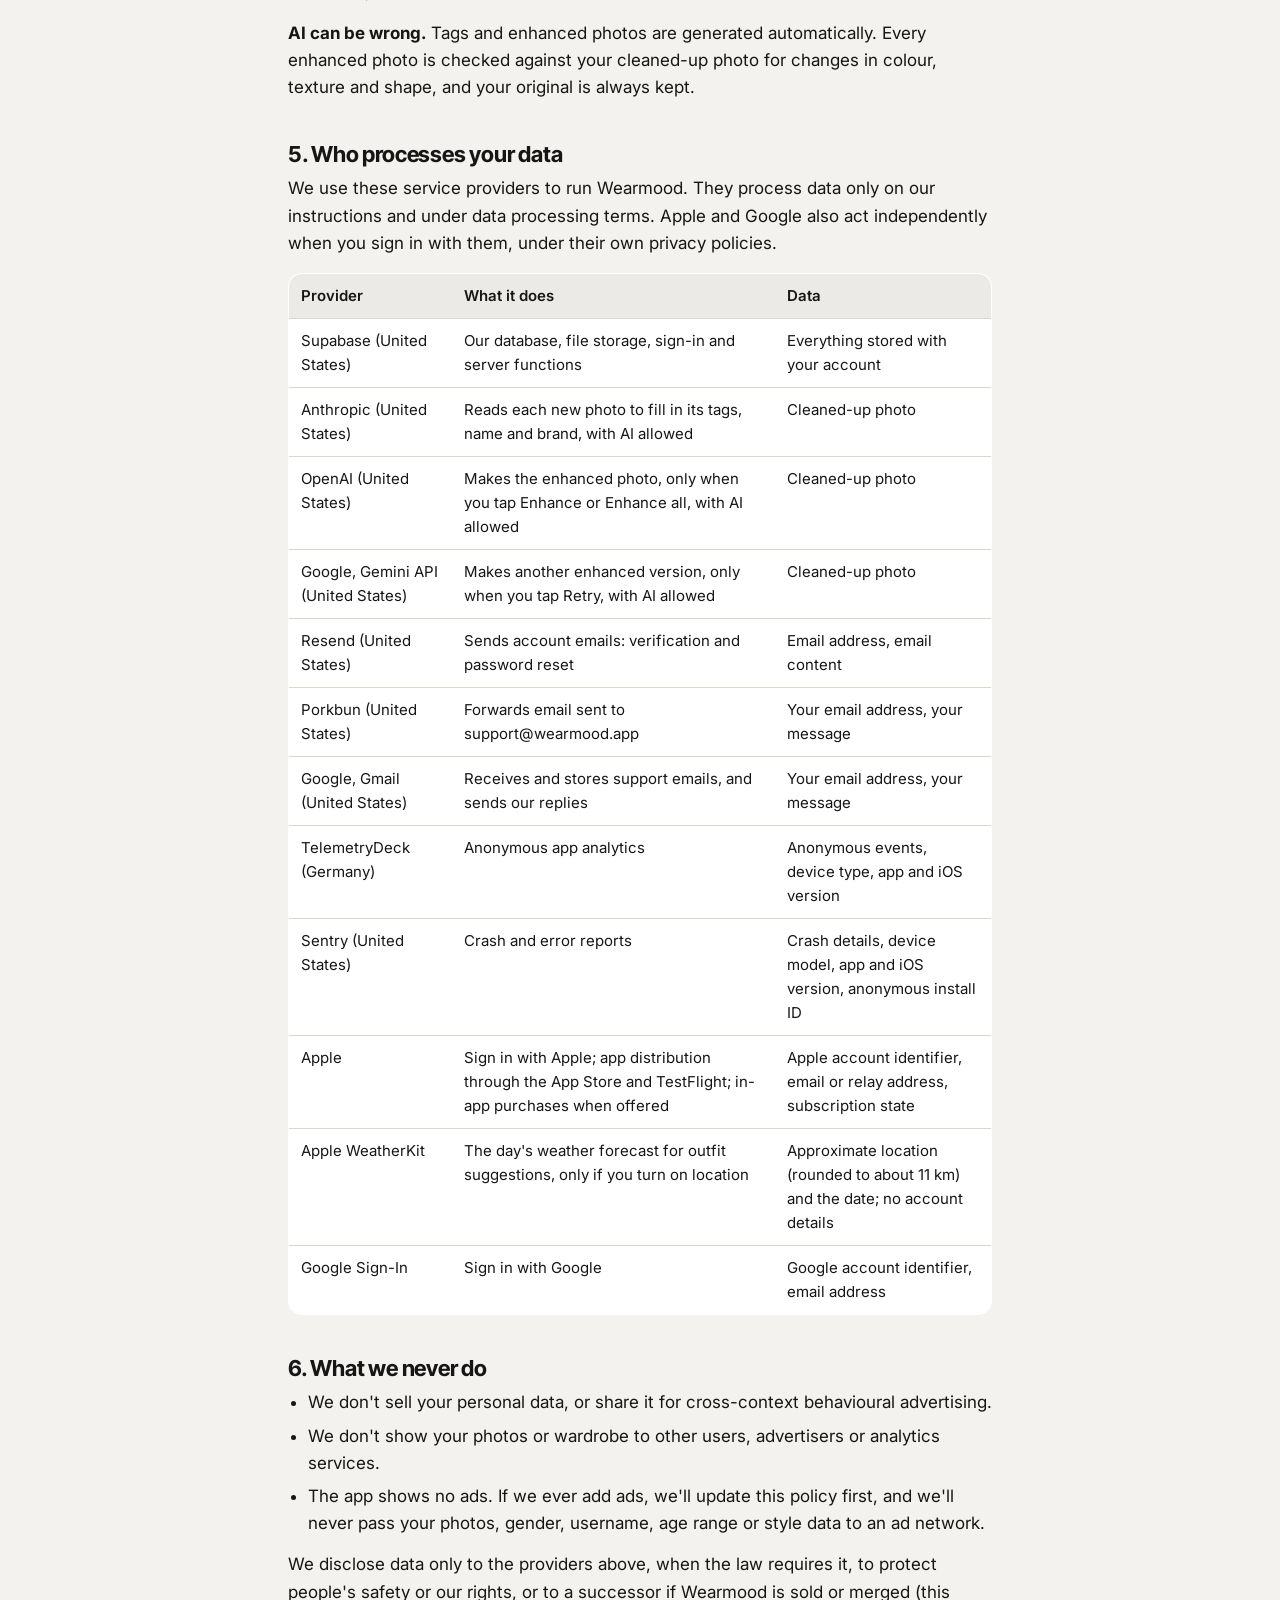
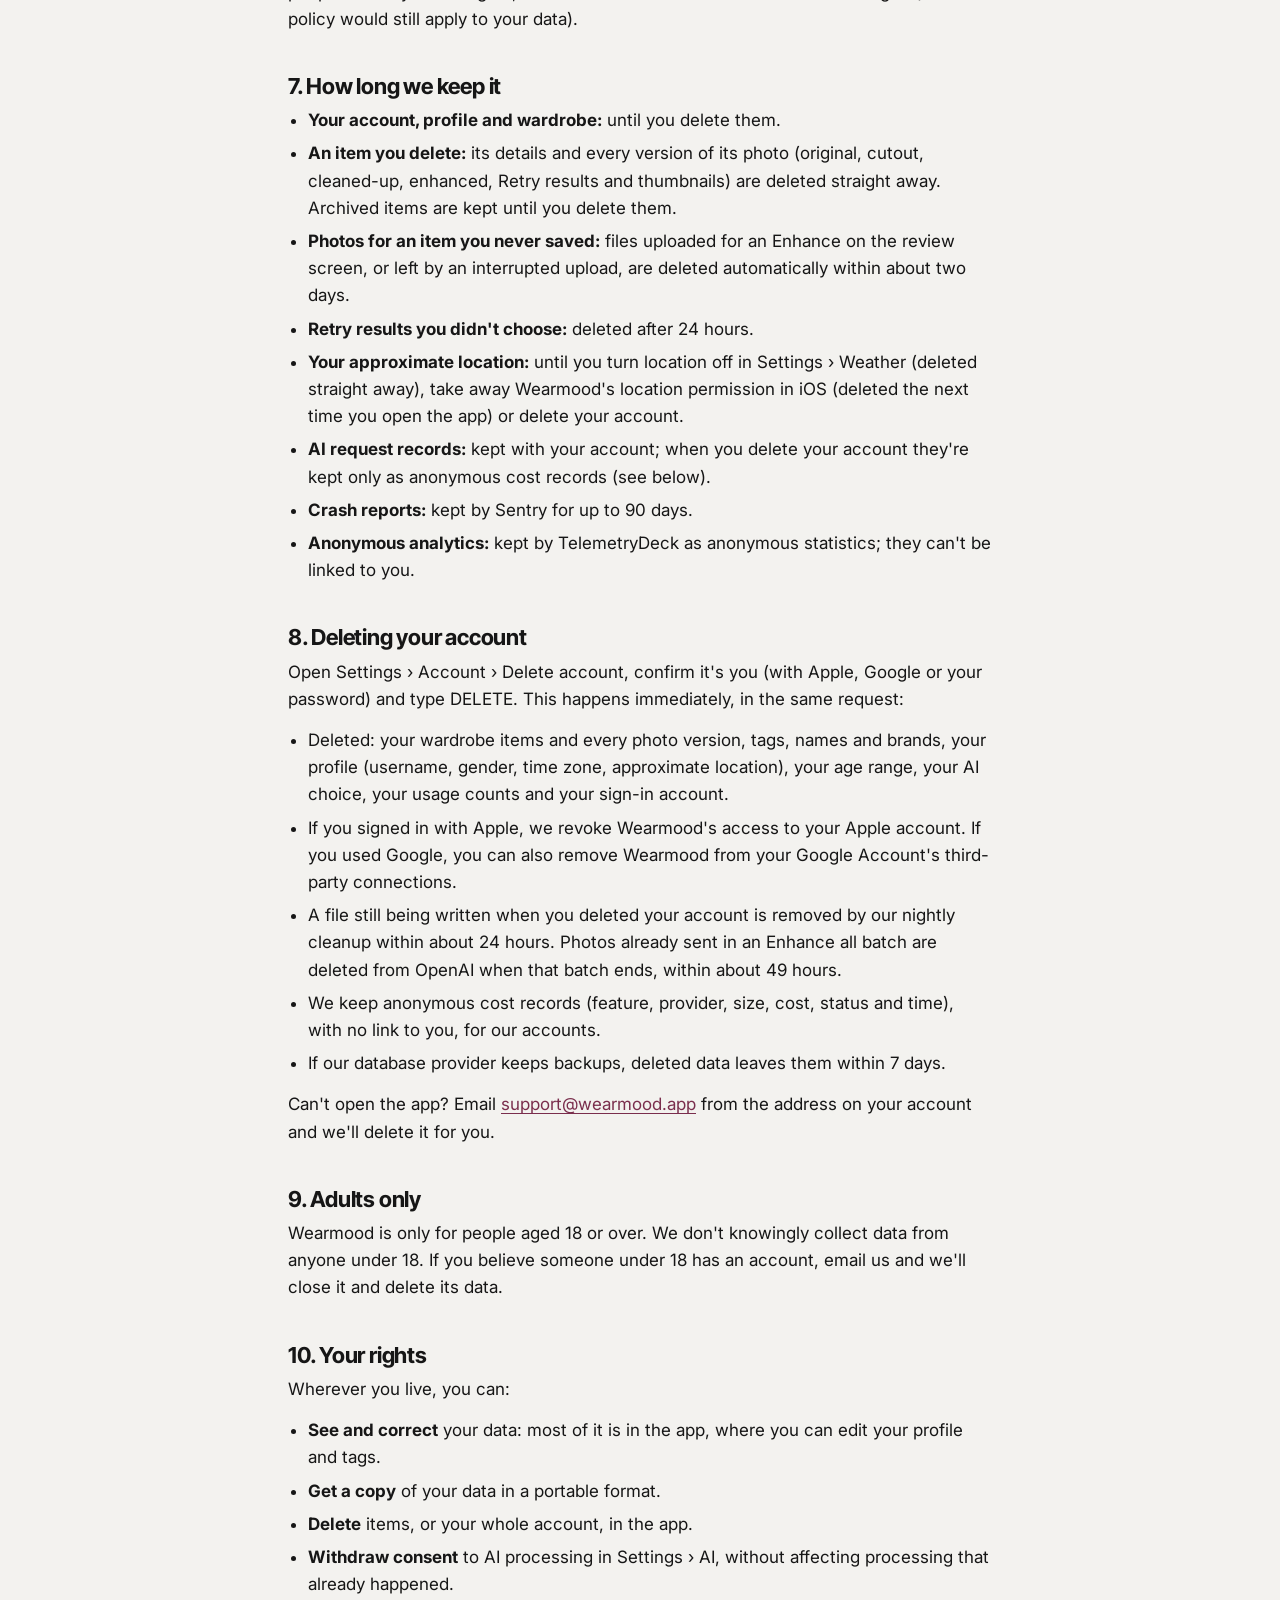
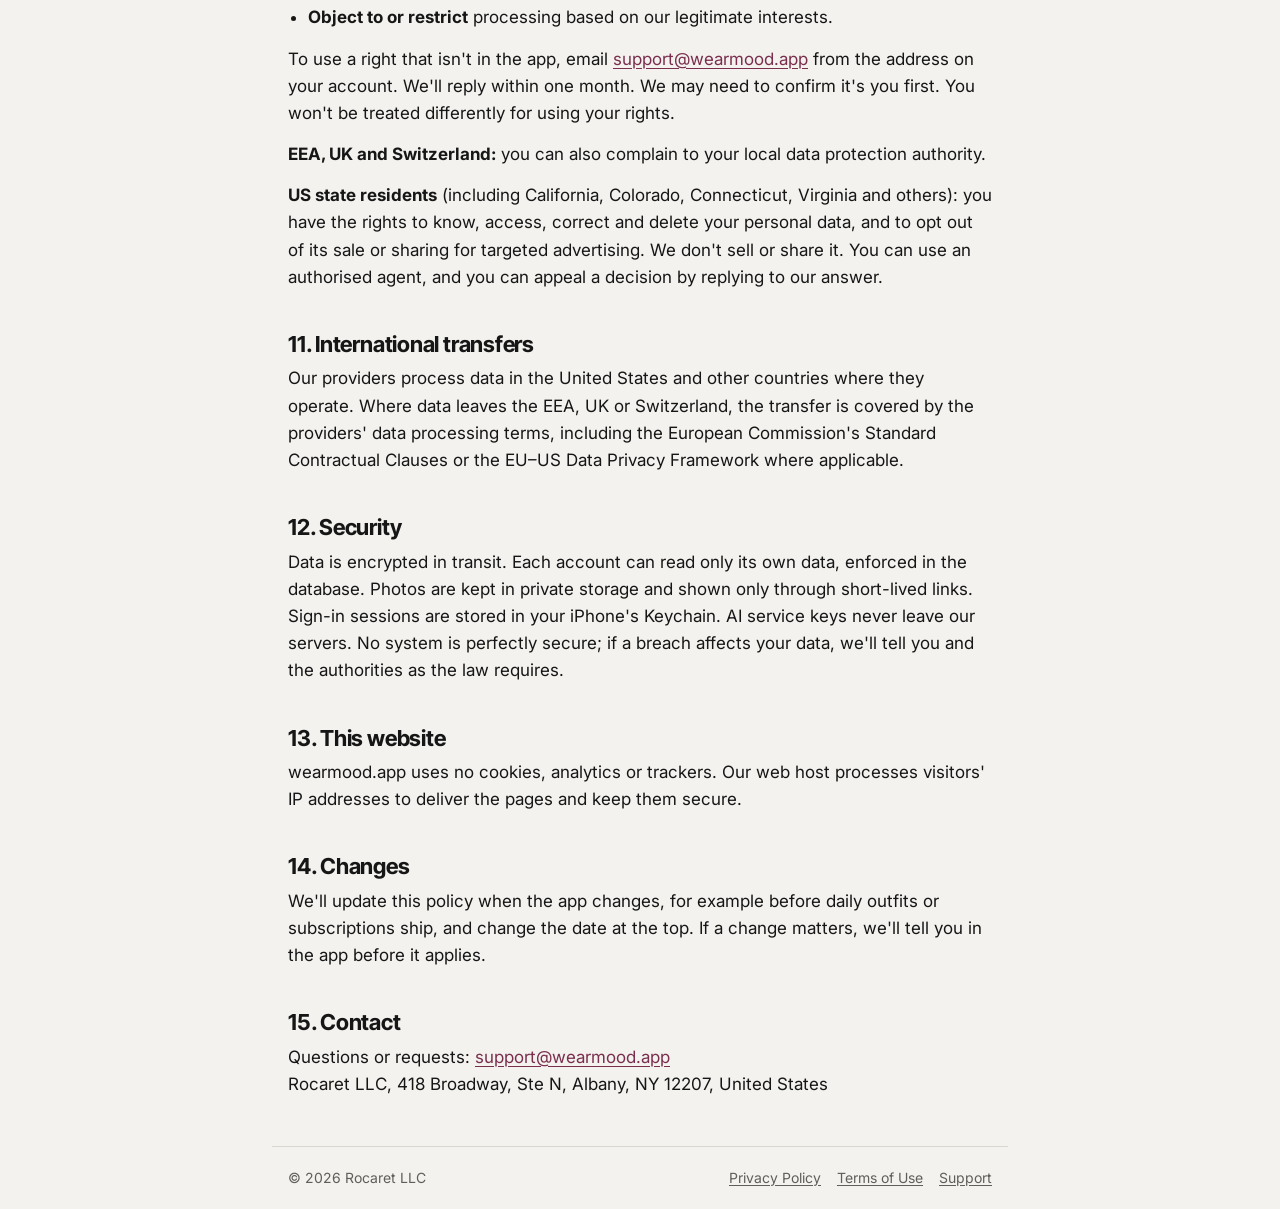
==== commit 10e5684d: "Update the privacy policy and docs for the location opt-in Co-Authored-By: Claude Opus 5.5 <noreply@" ====
--- a/privacy/index.html
+++ b/privacy/index.html
@@ -21,7 +21,7 @@
 
   <main id="main">
     <h1>Privacy Policy</h1>
-    <p class="meta">Last updated 17 November 2026</p>
+    <p class="meta">Last updated 18 November 2026</p>
 
     <div class="card">
       <h2>The short version</h2>
@@ -111,8 +111,12 @@
     <h3>Crash reports</h3>
     <p>When the app crashes or hits an error, it sends a report to Sentry: what went wrong in the code, the device model, iOS and app version, and an anonymous install identifier. Reports never include screenshots, your photos, your account details or what you typed.</p>
 
-    <h3>Later: approximate location and daily outfits</h3>
-    <p>A future version will suggest a daily outfit for the weather. If you choose to share your location then, we'll store only an approximate position, rounded to about 11 km (0.1 degrees), and use it only to get the weather: our server sends that approximate position and the date to Apple's WeatherKit service to get the day's forecast, with no account details or photos. Daily outfits will also store the outfits we suggest, your reactions to them and a notification token. We'll update this policy before any of this ships.</p>
+    <h3>Approximate location (only if you turn it on)</h3>
+    <p>Location is off until you turn it on, from the Today screen or in Settings › Weather; the app asks iOS for permission only then, and only while you're using the app. We take an approximate location from your phone (never your precise location), round it on your phone to about 11 km (0.1 degrees), and store only that rounded position with your account. We use it only to get the weather for your daily outfits: our server sends that approximate position and the date to Apple's WeatherKit service, with no account details or photos. While location is on, the app checks it at most once a day when you open it, and saves a new position only if you've moved more than about 10 km. It never tracks you in the background.</p>
+    <p>You can turn location off at any time in Settings › Weather, which deletes the stored position straight away. If you take away Wearmood's location permission in iOS Settings, we delete it the next time you open the app.</p>
+
+    <h3>Later: daily outfits</h3>
+    <p>A future version will suggest daily outfits from your wardrobe. They will also store the outfits we suggest, your reactions to them and a notification token. We'll update this policy before that ships.</p>
 
     <h3>What we don't collect</h3>
     <p>We don't collect your date of birth, contacts, precise location, advertising identifier, browsing history or payment card details. In-app purchases, when offered, are handled by Apple; we only receive the state of your subscription.</p>
@@ -127,6 +131,7 @@
           <tr><td data-label="Purpose">Run your account and show your wardrobe</td><td data-label="Data">Account, profile, photos, item details</td><td data-label="Legal basis">Performing our contract with you</td></tr>
           <tr><td data-label="Purpose">Tag photos and make enhanced photos with AI</td><td data-label="Data">Photos (cleaned-up version), item details</td><td data-label="Legal basis">Your consent (the AI screen), which you can withdraw in Settings</td></tr>
           <tr><td data-label="Purpose">Check you're an adult</td><td data-label="Data">Age range</td><td data-label="Legal basis">Legitimate interests and legal obligations (keeping the service adults-only)</td></tr>
+          <tr><td data-label="Purpose">Pick outfits for your local weather</td><td data-label="Data">Approximate location (about 11 km), only if you turn it on</td><td data-label="Legal basis">Your consent (turning location on), which you can withdraw in Settings › Weather</td></tr>
           <tr><td data-label="Purpose">Apply plan limits, prevent abuse, control costs</td><td data-label="Data">Usage counts, AI request records</td><td data-label="Legal basis">Contract and legitimate interests</td></tr>
           <tr><td data-label="Purpose">Send account emails (verification, password reset)</td><td data-label="Data">Email address</td><td data-label="Legal basis">Contract</td></tr>
           <tr><td data-label="Purpose">Understand which features are used and fix crashes</td><td data-label="Data">Anonymous analytics, crash reports</td><td data-label="Legal basis">Legitimate interests in a working, improving app</td></tr>
@@ -165,7 +170,7 @@
           <tr><td data-label="Provider">TelemetryDeck (Germany)</td><td data-label="What it does">Anonymous app analytics</td><td data-label="Data">Anonymous events, device type, app and iOS version</td></tr>
           <tr><td data-label="Provider">Sentry (United States)</td><td data-label="What it does">Crash and error reports</td><td data-label="Data">Crash details, device model, app and iOS version, anonymous install ID</td></tr>
           <tr><td data-label="Provider">Apple</td><td data-label="What it does">Sign in with Apple; app distribution through the App Store and TestFlight; in-app purchases when offered</td><td data-label="Data">Apple account identifier, email or relay address, subscription state</td></tr>
-          <tr><td data-label="Provider">Apple WeatherKit</td><td data-label="What it does">The day's weather forecast for outfit suggestions, only if you share your location (later version)</td><td data-label="Data">Approximate location (rounded to about 11 km) and the date; no account details</td></tr>
+          <tr><td data-label="Provider">Apple WeatherKit</td><td data-label="What it does">The day's weather forecast for outfit suggestions, only if you turn on location</td><td data-label="Data">Approximate location (rounded to about 11 km) and the date; no account details</td></tr>
           <tr><td data-label="Provider">Google Sign-In</td><td data-label="What it does">Sign in with Google</td><td data-label="Data">Google account identifier, email address</td></tr>
         </tbody>
       </table>
@@ -185,6 +190,7 @@
       <li><strong>An item you delete:</strong> its details and every version of its photo (original, cutout, cleaned-up, enhanced, Retry results and thumbnails) are deleted straight away. Archived items are kept until you delete them.</li>
       <li><strong>Photos for an item you never saved:</strong> files uploaded for an Enhance on the review screen, or left by an interrupted upload, are deleted automatically within about two days.</li>
       <li><strong>Retry results you didn't choose:</strong> deleted after 24 hours.</li>
+      <li><strong>Your approximate location:</strong> until you turn location off in Settings › Weather (deleted straight away), take away Wearmood's location permission in iOS (deleted the next time you open the app) or delete your account.</li>
       <li><strong>AI request records:</strong> kept with your account; when you delete your account they're kept only as anonymous cost records (see below).</li>
       <li><strong>Crash reports:</strong> kept by Sentry for up to 90 days.</li>
       <li><strong>Anonymous analytics:</strong> kept by TelemetryDeck as anonymous statistics; they can't be linked to you.</li>
@@ -193,7 +199,7 @@
     <h2 id="deletion">8. Deleting your account</h2>
     <p>Open Settings › Account › Delete account, confirm it's you (with Apple, Google or your password) and type DELETE. This happens immediately, in the same request:</p>
     <ul>
-      <li>Deleted: your wardrobe items and every photo version, tags, names and brands, your profile (username, gender, time zone), your age range, your AI choice, your usage counts and your sign-in account.</li>
+      <li>Deleted: your wardrobe items and every photo version, tags, names and brands, your profile (username, gender, time zone, approximate location), your age range, your AI choice, your usage counts and your sign-in account.</li>
       <li>If you signed in with Apple, we revoke Wearmood's access to your Apple account. If you used Google, you can also remove Wearmood from your Google Account's third-party connections.</li>
       <li>A file still being written when you deleted your account is removed by our nightly cleanup within about 24 hours. Photos already sent in an Enhance all batch are deleted from OpenAI when that batch ends, within about 49 hours.</li>
       <li>We keep anonymous cost records (feature, provider, size, cost, status and time), with no link to you, for our accounts.</li>
@@ -227,7 +233,7 @@
     <p>wearmood.app uses no cookies, analytics or trackers. Our web host processes visitors' IP addresses to deliver the pages and keep them secure.</p>
 
     <h2 id="changes">14. Changes</h2>
-    <p>We'll update this policy when the app changes, for example before daily outfits, location or subscriptions ship, and change the date at the top. If a change matters, we'll tell you in the app before it applies.</p>
+    <p>We'll update this policy when the app changes, for example before daily outfits or subscriptions ship, and change the date at the top. If a change matters, we'll tell you in the app before it applies.</p>
 
     <h2 id="contact">15. Contact</h2>
     <p>Questions or requests: <a href="mailto:support@wearmood.app">support@wearmood.app</a><br>
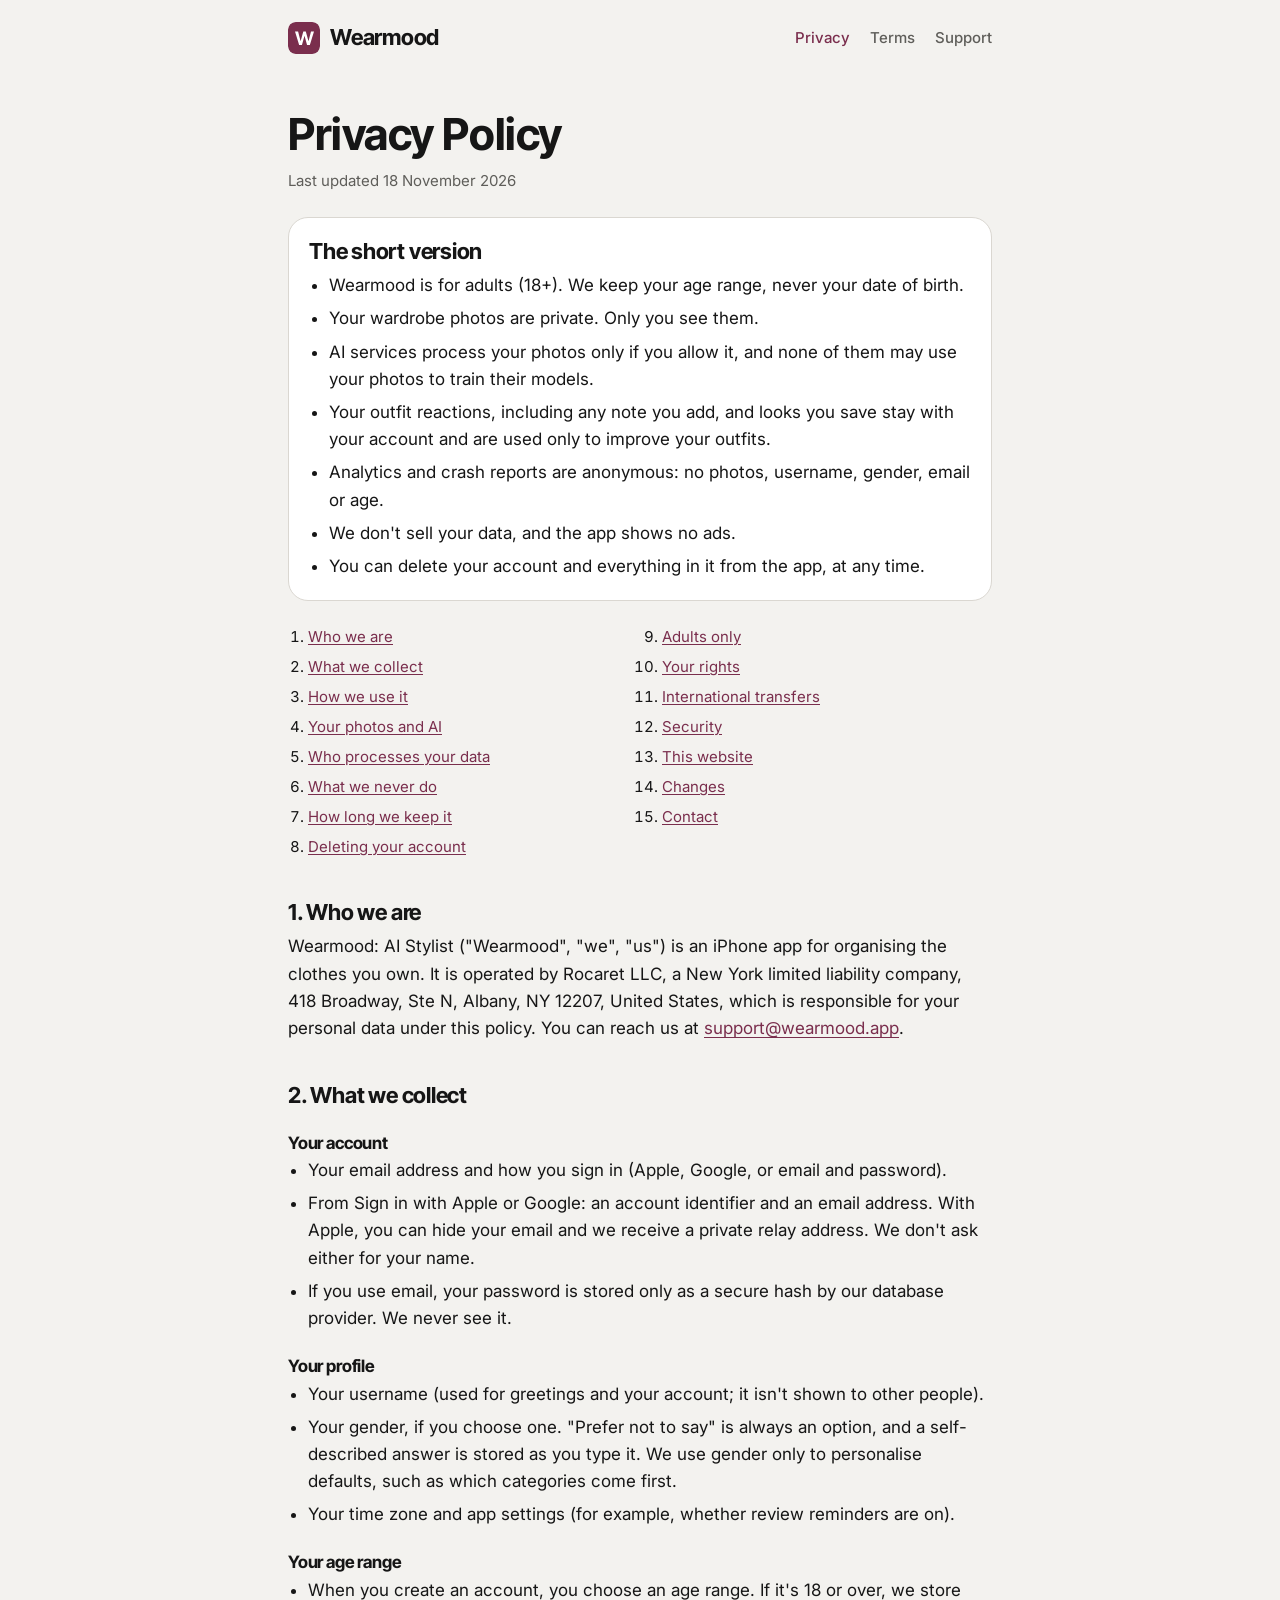
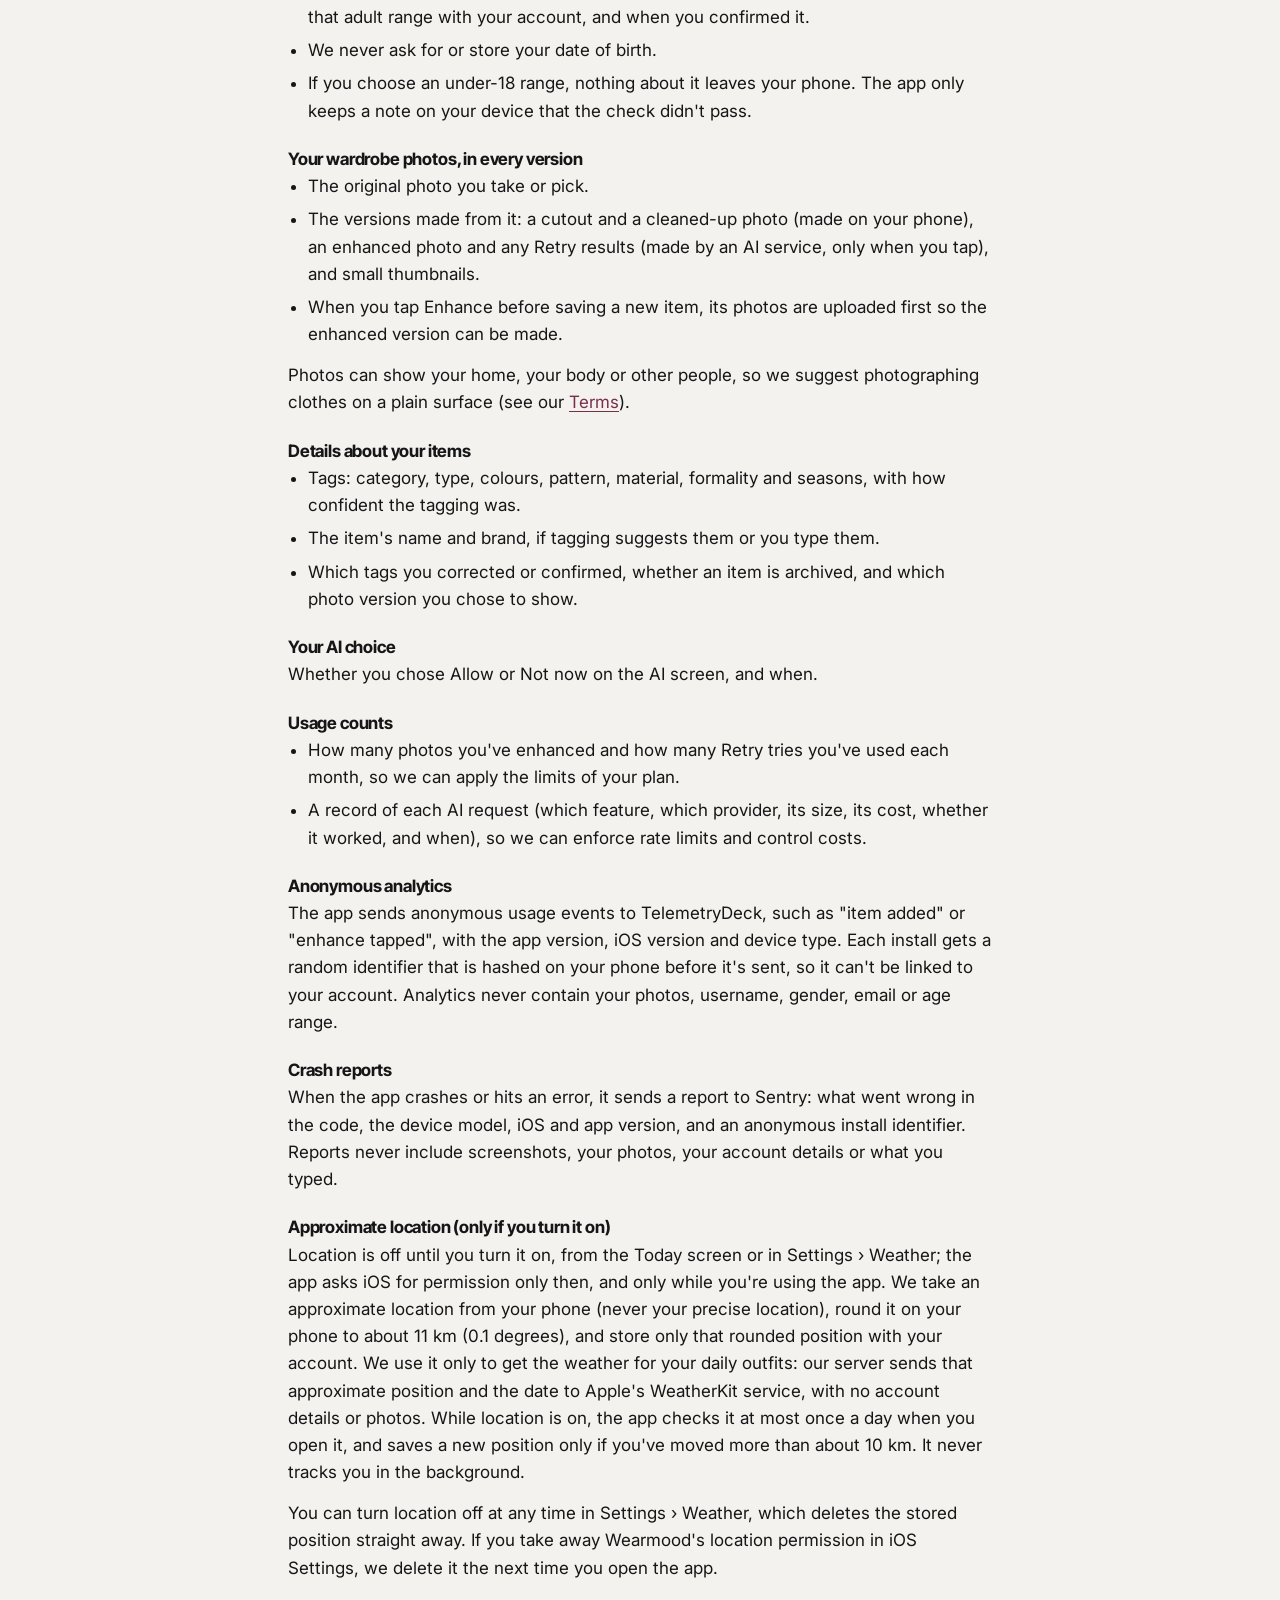
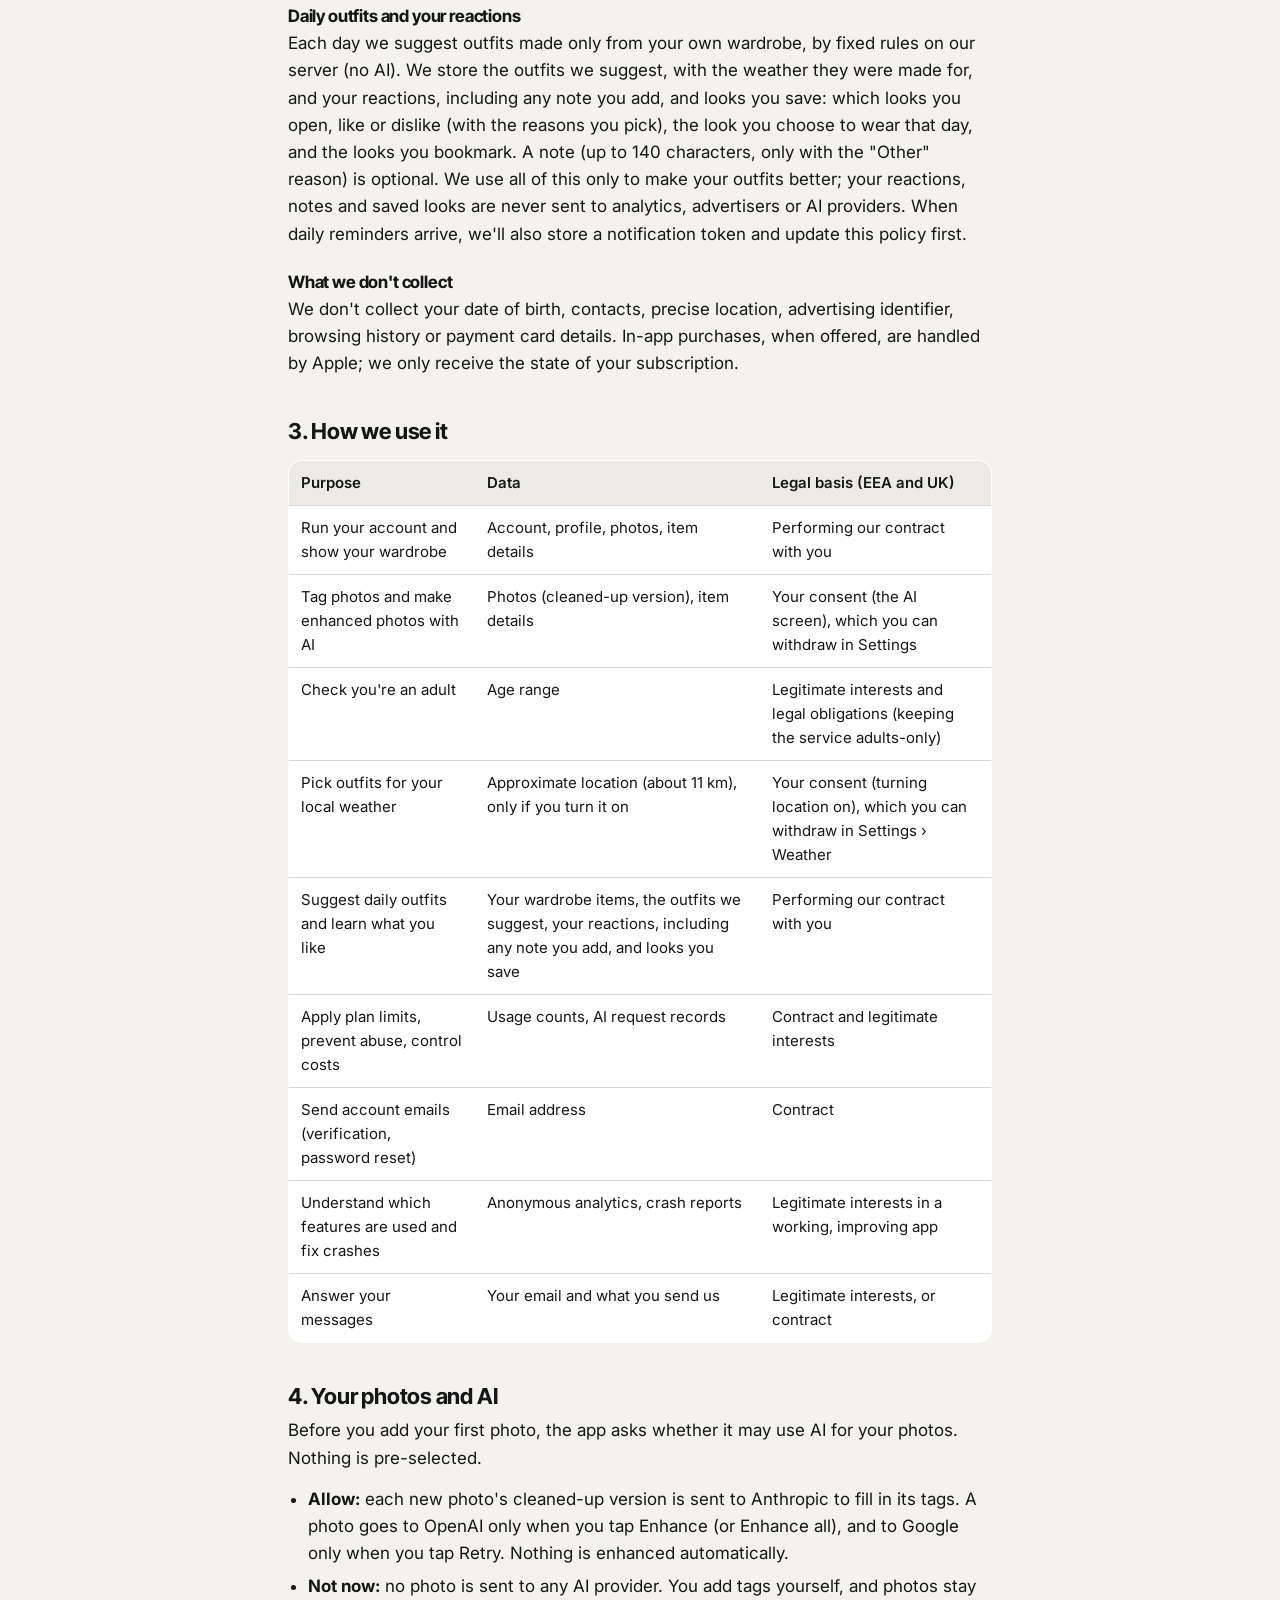
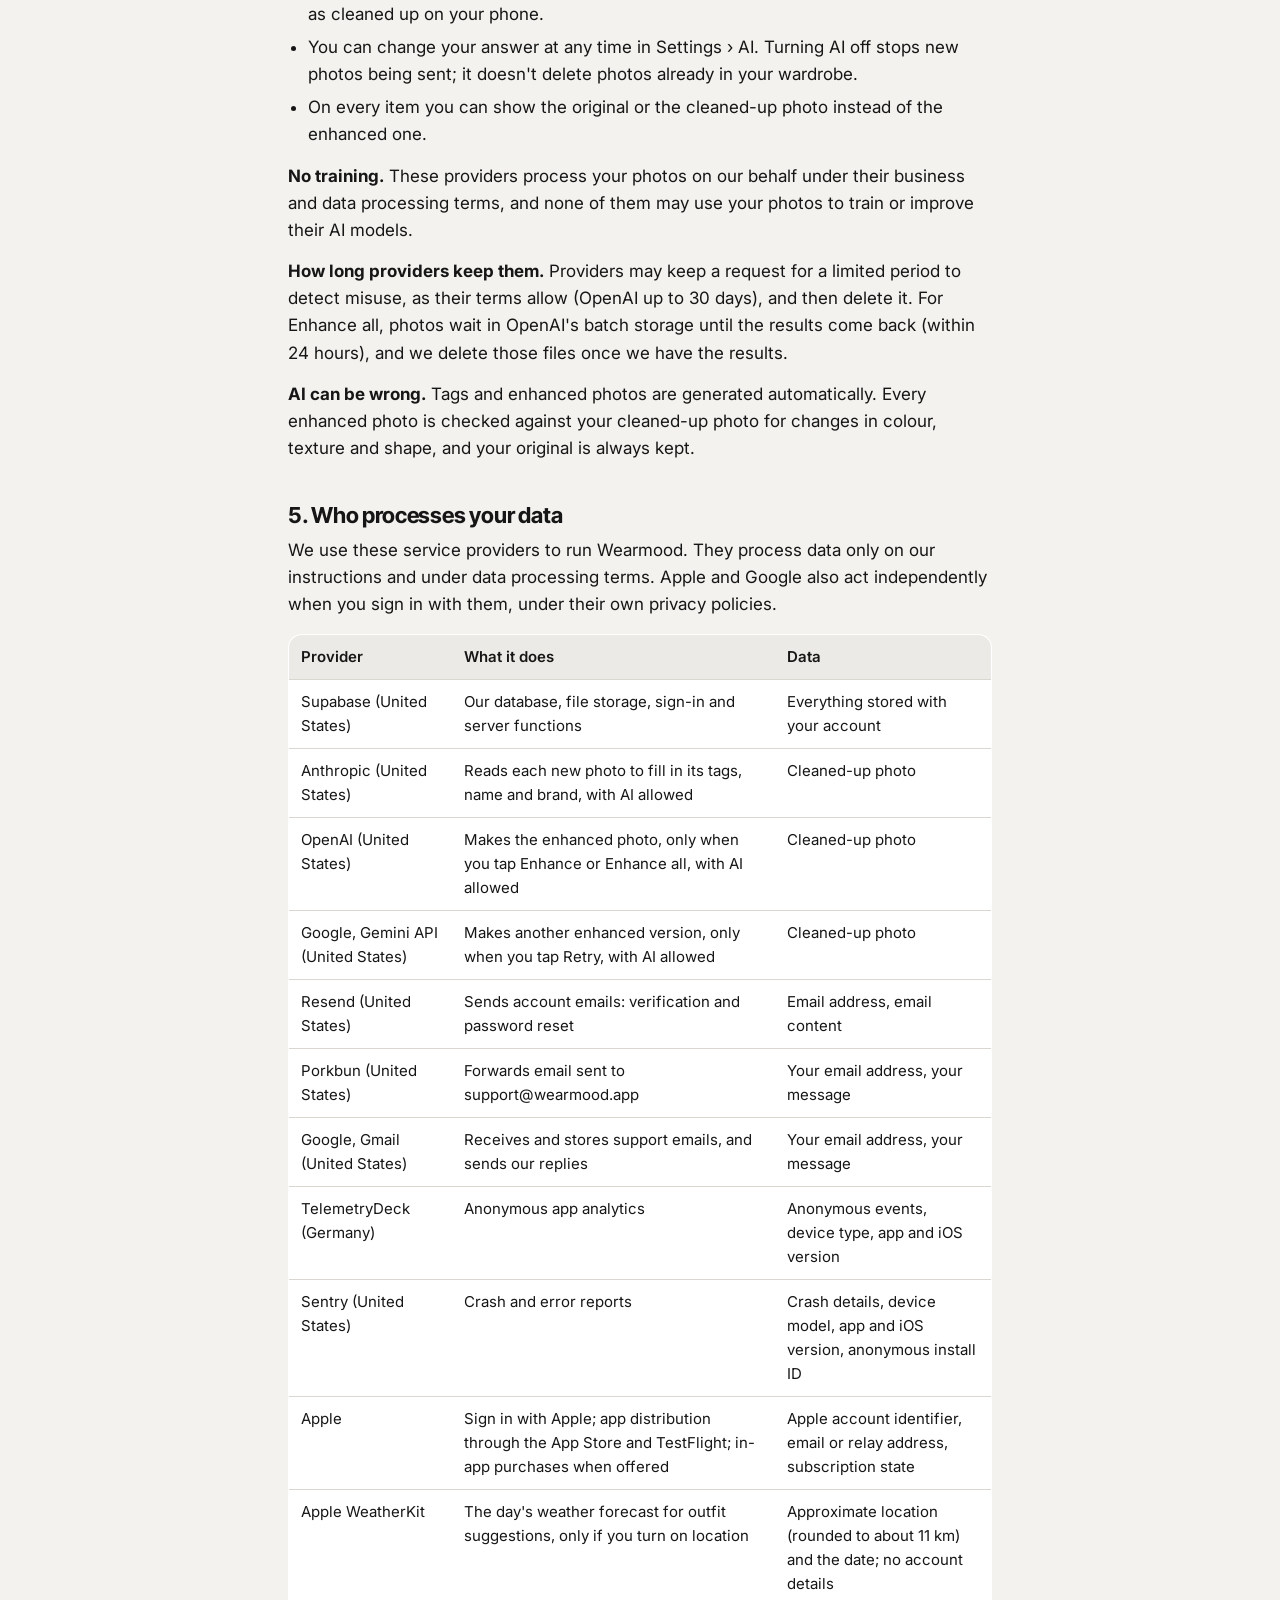
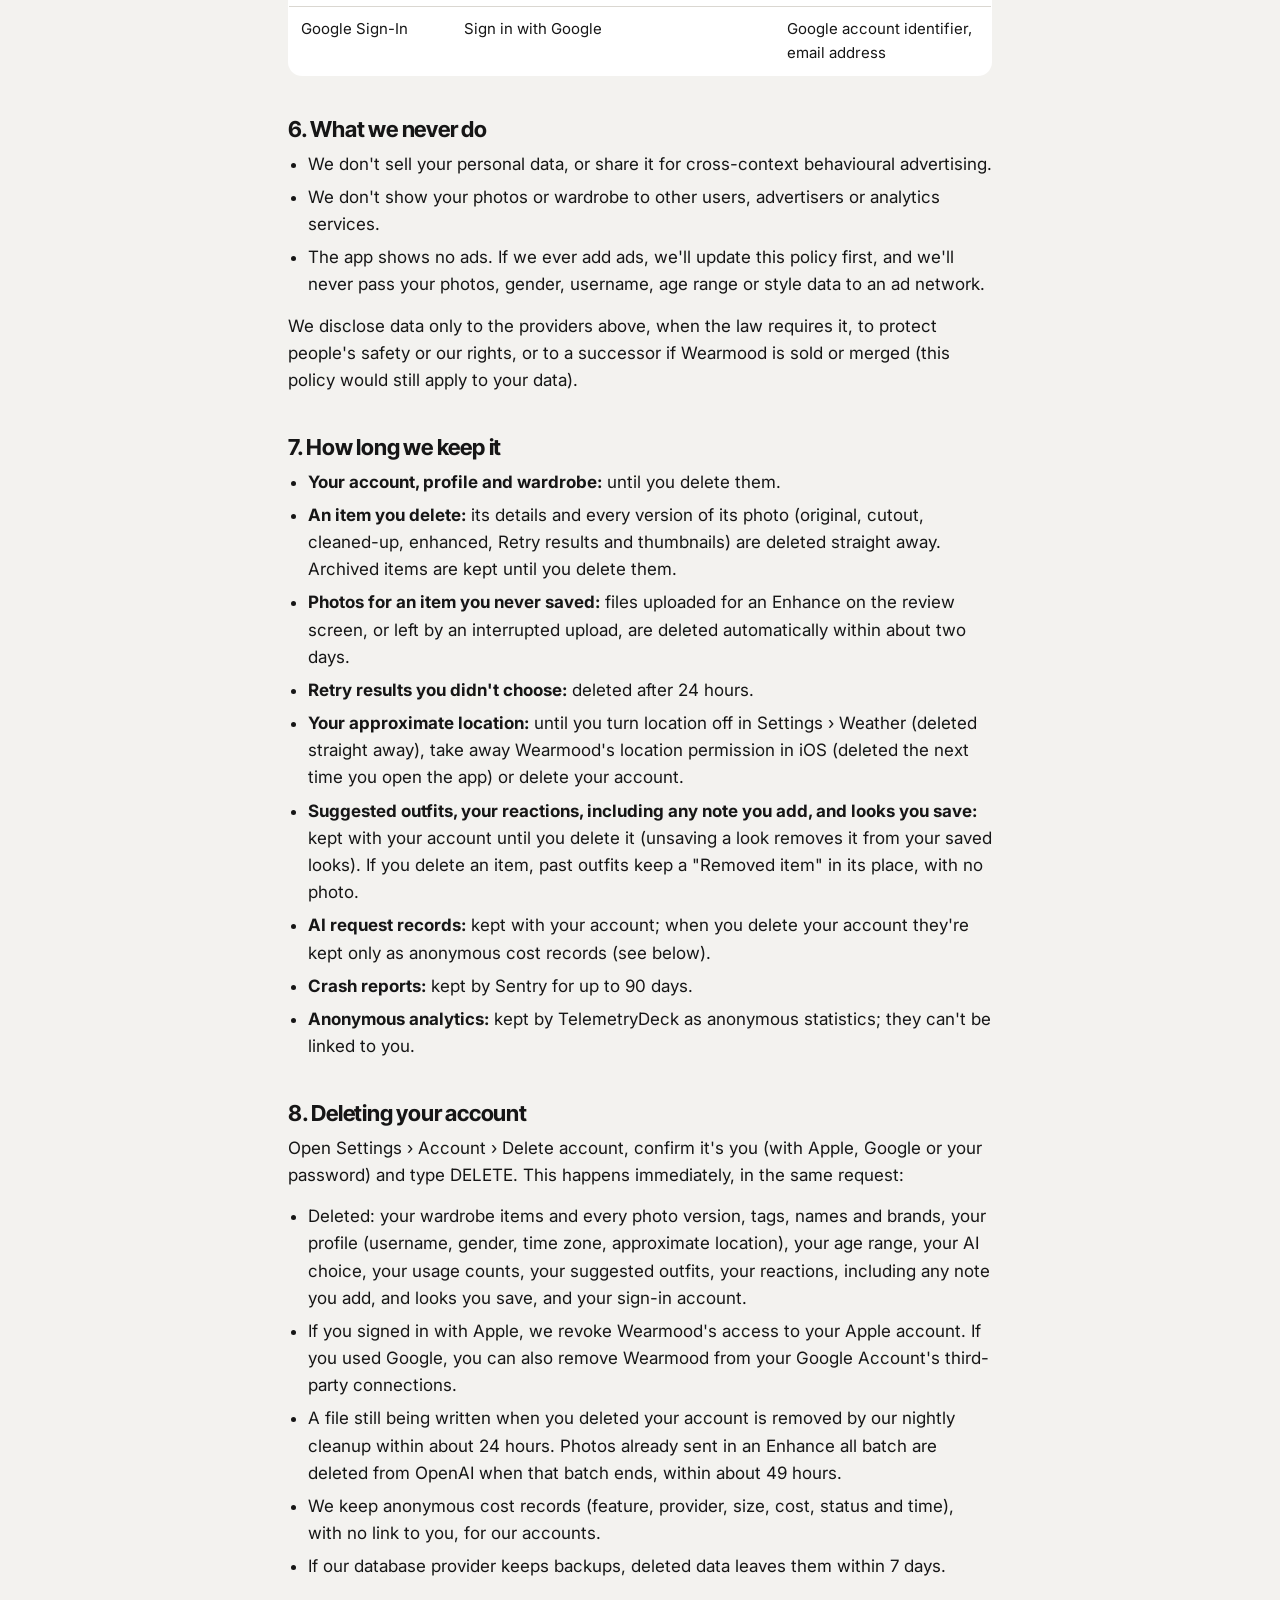
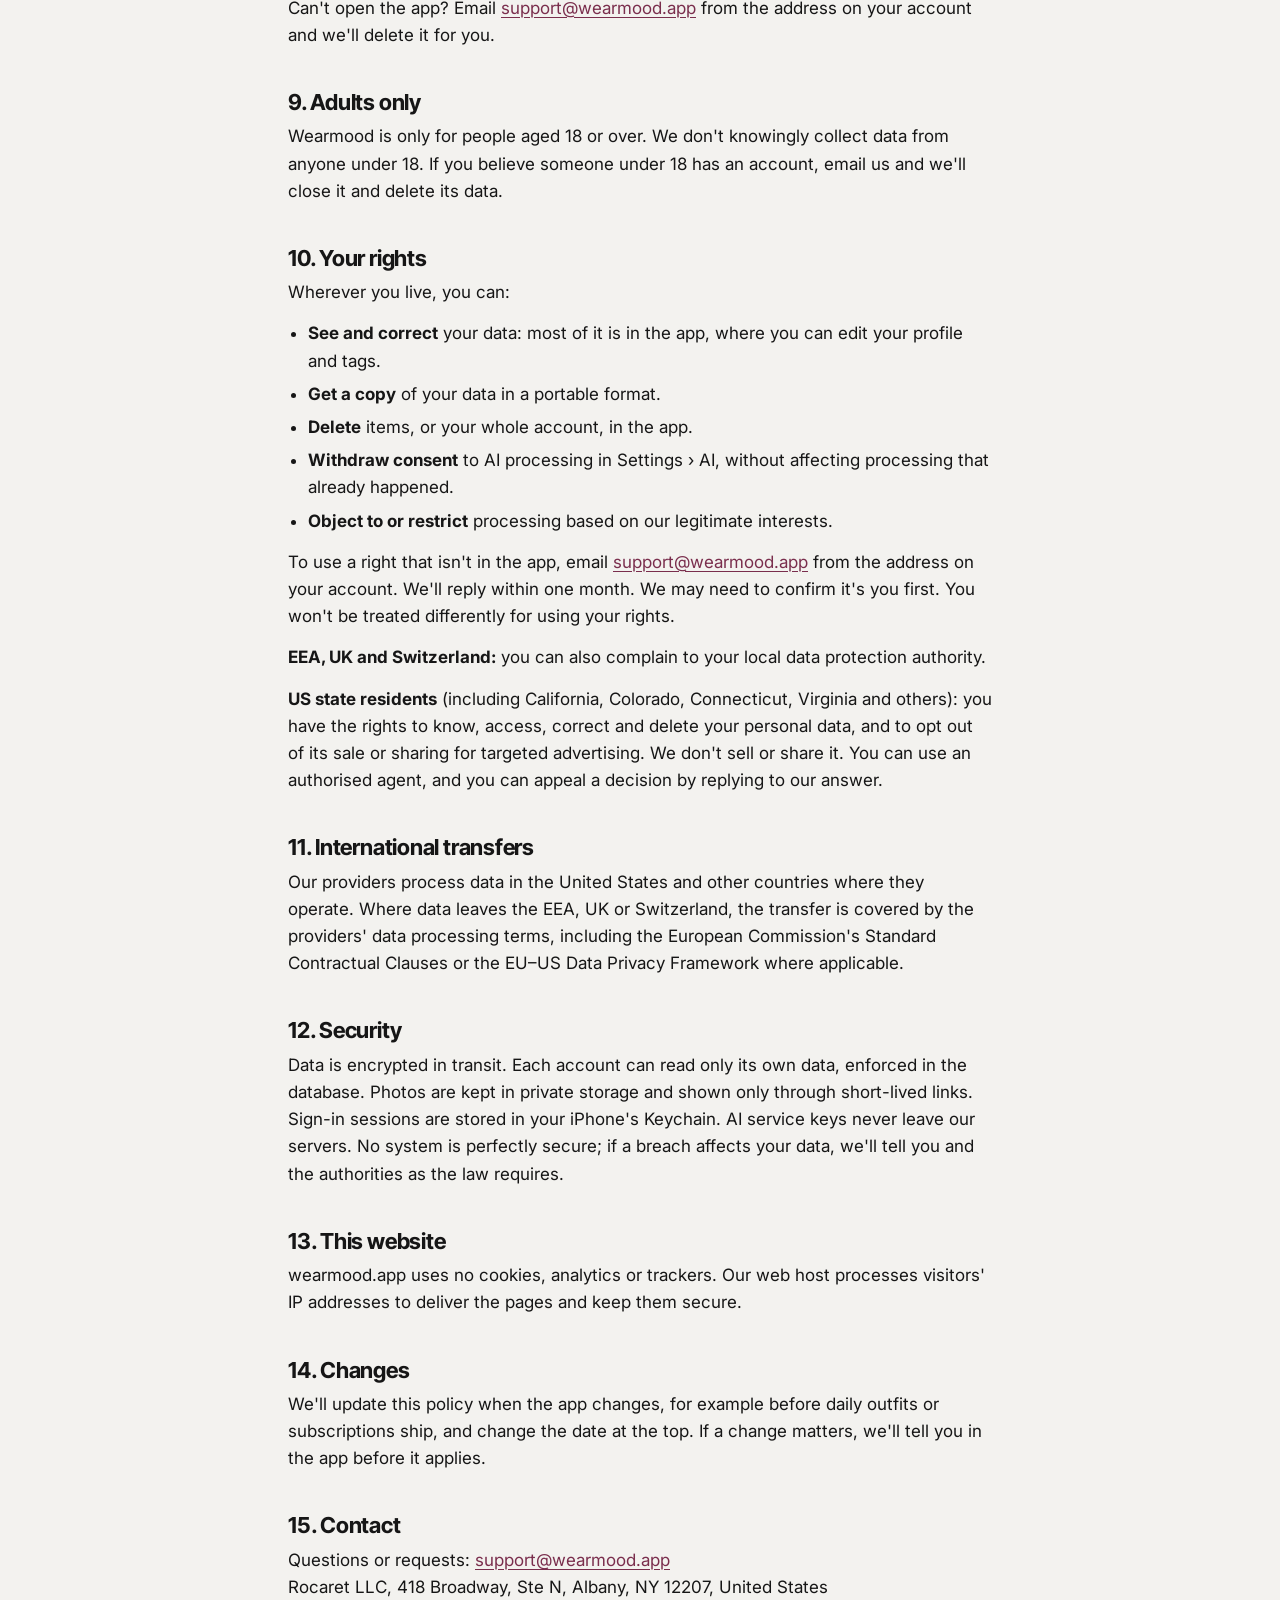
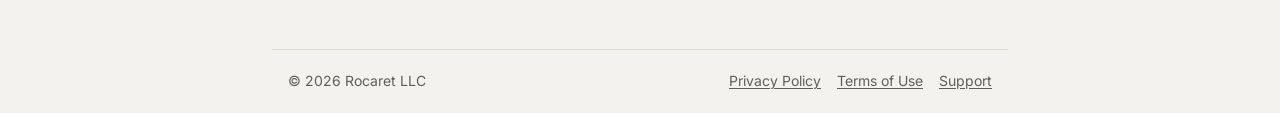
==== commit 6e6afa67: "Privacy policy: daily outfits, reactions, notes and saved looks What's stored (the outfits we sugges" ====
--- a/privacy/index.html
+++ b/privacy/index.html
@@ -29,6 +29,7 @@
         <li>Wearmood is for adults (18+). We keep your age range, never your date of birth.</li>
         <li>Your wardrobe photos are private. Only you see them.</li>
         <li>AI services process your photos only if you allow it, and none of them may use your photos to train their models.</li>
+        <li>Your outfit reactions, including any note you add, and looks you save stay with your account and are used only to improve your outfits.</li>
         <li>Analytics and crash reports are anonymous: no photos, username, gender, email or age.</li>
         <li>We don't sell your data, and the app shows no ads.</li>
         <li>You can delete your account and everything in it from the app, at any time.</li>
@@ -115,8 +116,8 @@
     <p>Location is off until you turn it on, from the Today screen or in Settings › Weather; the app asks iOS for permission only then, and only while you're using the app. We take an approximate location from your phone (never your precise location), round it on your phone to about 11 km (0.1 degrees), and store only that rounded position with your account. We use it only to get the weather for your daily outfits: our server sends that approximate position and the date to Apple's WeatherKit service, with no account details or photos. While location is on, the app checks it at most once a day when you open it, and saves a new position only if you've moved more than about 10 km. It never tracks you in the background.</p>
     <p>You can turn location off at any time in Settings › Weather, which deletes the stored position straight away. If you take away Wearmood's location permission in iOS Settings, we delete it the next time you open the app.</p>
 
-    <h3>Later: daily outfits</h3>
-    <p>A future version will suggest daily outfits from your wardrobe. They will also store the outfits we suggest, your reactions to them and a notification token. We'll update this policy before that ships.</p>
+    <h3>Daily outfits and your reactions</h3>
+    <p>Each day we suggest outfits made only from your own wardrobe, by fixed rules on our server (no AI). We store the outfits we suggest, with the weather they were made for, and your reactions, including any note you add, and looks you save: which looks you open, like or dislike (with the reasons you pick), the look you choose to wear that day, and the looks you bookmark. A note (up to 140 characters, only with the "Other" reason) is optional. We use all of this only to make your outfits better; your reactions, notes and saved looks are never sent to analytics, advertisers or AI providers. When daily reminders arrive, we'll also store a notification token and update this policy first.</p>
 
     <h3>What we don't collect</h3>
     <p>We don't collect your date of birth, contacts, precise location, advertising identifier, browsing history or payment card details. In-app purchases, when offered, are handled by Apple; we only receive the state of your subscription.</p>
@@ -132,6 +133,7 @@
           <tr><td data-label="Purpose">Tag photos and make enhanced photos with AI</td><td data-label="Data">Photos (cleaned-up version), item details</td><td data-label="Legal basis">Your consent (the AI screen), which you can withdraw in Settings</td></tr>
           <tr><td data-label="Purpose">Check you're an adult</td><td data-label="Data">Age range</td><td data-label="Legal basis">Legitimate interests and legal obligations (keeping the service adults-only)</td></tr>
           <tr><td data-label="Purpose">Pick outfits for your local weather</td><td data-label="Data">Approximate location (about 11 km), only if you turn it on</td><td data-label="Legal basis">Your consent (turning location on), which you can withdraw in Settings › Weather</td></tr>
+          <tr><td data-label="Purpose">Suggest daily outfits and learn what you like</td><td data-label="Data">Your wardrobe items, the outfits we suggest, your reactions, including any note you add, and looks you save</td><td data-label="Legal basis">Performing our contract with you</td></tr>
           <tr><td data-label="Purpose">Apply plan limits, prevent abuse, control costs</td><td data-label="Data">Usage counts, AI request records</td><td data-label="Legal basis">Contract and legitimate interests</td></tr>
           <tr><td data-label="Purpose">Send account emails (verification, password reset)</td><td data-label="Data">Email address</td><td data-label="Legal basis">Contract</td></tr>
           <tr><td data-label="Purpose">Understand which features are used and fix crashes</td><td data-label="Data">Anonymous analytics, crash reports</td><td data-label="Legal basis">Legitimate interests in a working, improving app</td></tr>
@@ -191,6 +193,7 @@
       <li><strong>Photos for an item you never saved:</strong> files uploaded for an Enhance on the review screen, or left by an interrupted upload, are deleted automatically within about two days.</li>
       <li><strong>Retry results you didn't choose:</strong> deleted after 24 hours.</li>
       <li><strong>Your approximate location:</strong> until you turn location off in Settings › Weather (deleted straight away), take away Wearmood's location permission in iOS (deleted the next time you open the app) or delete your account.</li>
+      <li><strong>Suggested outfits, your reactions, including any note you add, and looks you save:</strong> kept with your account until you delete it (unsaving a look removes it from your saved looks). If you delete an item, past outfits keep a "Removed item" in its place, with no photo.</li>
       <li><strong>AI request records:</strong> kept with your account; when you delete your account they're kept only as anonymous cost records (see below).</li>
       <li><strong>Crash reports:</strong> kept by Sentry for up to 90 days.</li>
       <li><strong>Anonymous analytics:</strong> kept by TelemetryDeck as anonymous statistics; they can't be linked to you.</li>
@@ -199,7 +202,7 @@
     <h2 id="deletion">8. Deleting your account</h2>
     <p>Open Settings › Account › Delete account, confirm it's you (with Apple, Google or your password) and type DELETE. This happens immediately, in the same request:</p>
     <ul>
-      <li>Deleted: your wardrobe items and every photo version, tags, names and brands, your profile (username, gender, time zone, approximate location), your age range, your AI choice, your usage counts and your sign-in account.</li>
+      <li>Deleted: your wardrobe items and every photo version, tags, names and brands, your profile (username, gender, time zone, approximate location), your age range, your AI choice, your usage counts, your suggested outfits, your reactions, including any note you add, and looks you save, and your sign-in account.</li>
       <li>If you signed in with Apple, we revoke Wearmood's access to your Apple account. If you used Google, you can also remove Wearmood from your Google Account's third-party connections.</li>
       <li>A file still being written when you deleted your account is removed by our nightly cleanup within about 24 hours. Photos already sent in an Enhance all batch are deleted from OpenAI when that batch ends, within about 49 hours.</li>
       <li>We keep anonymous cost records (feature, provider, size, cost, status and time), with no link to you, for our accounts.</li>
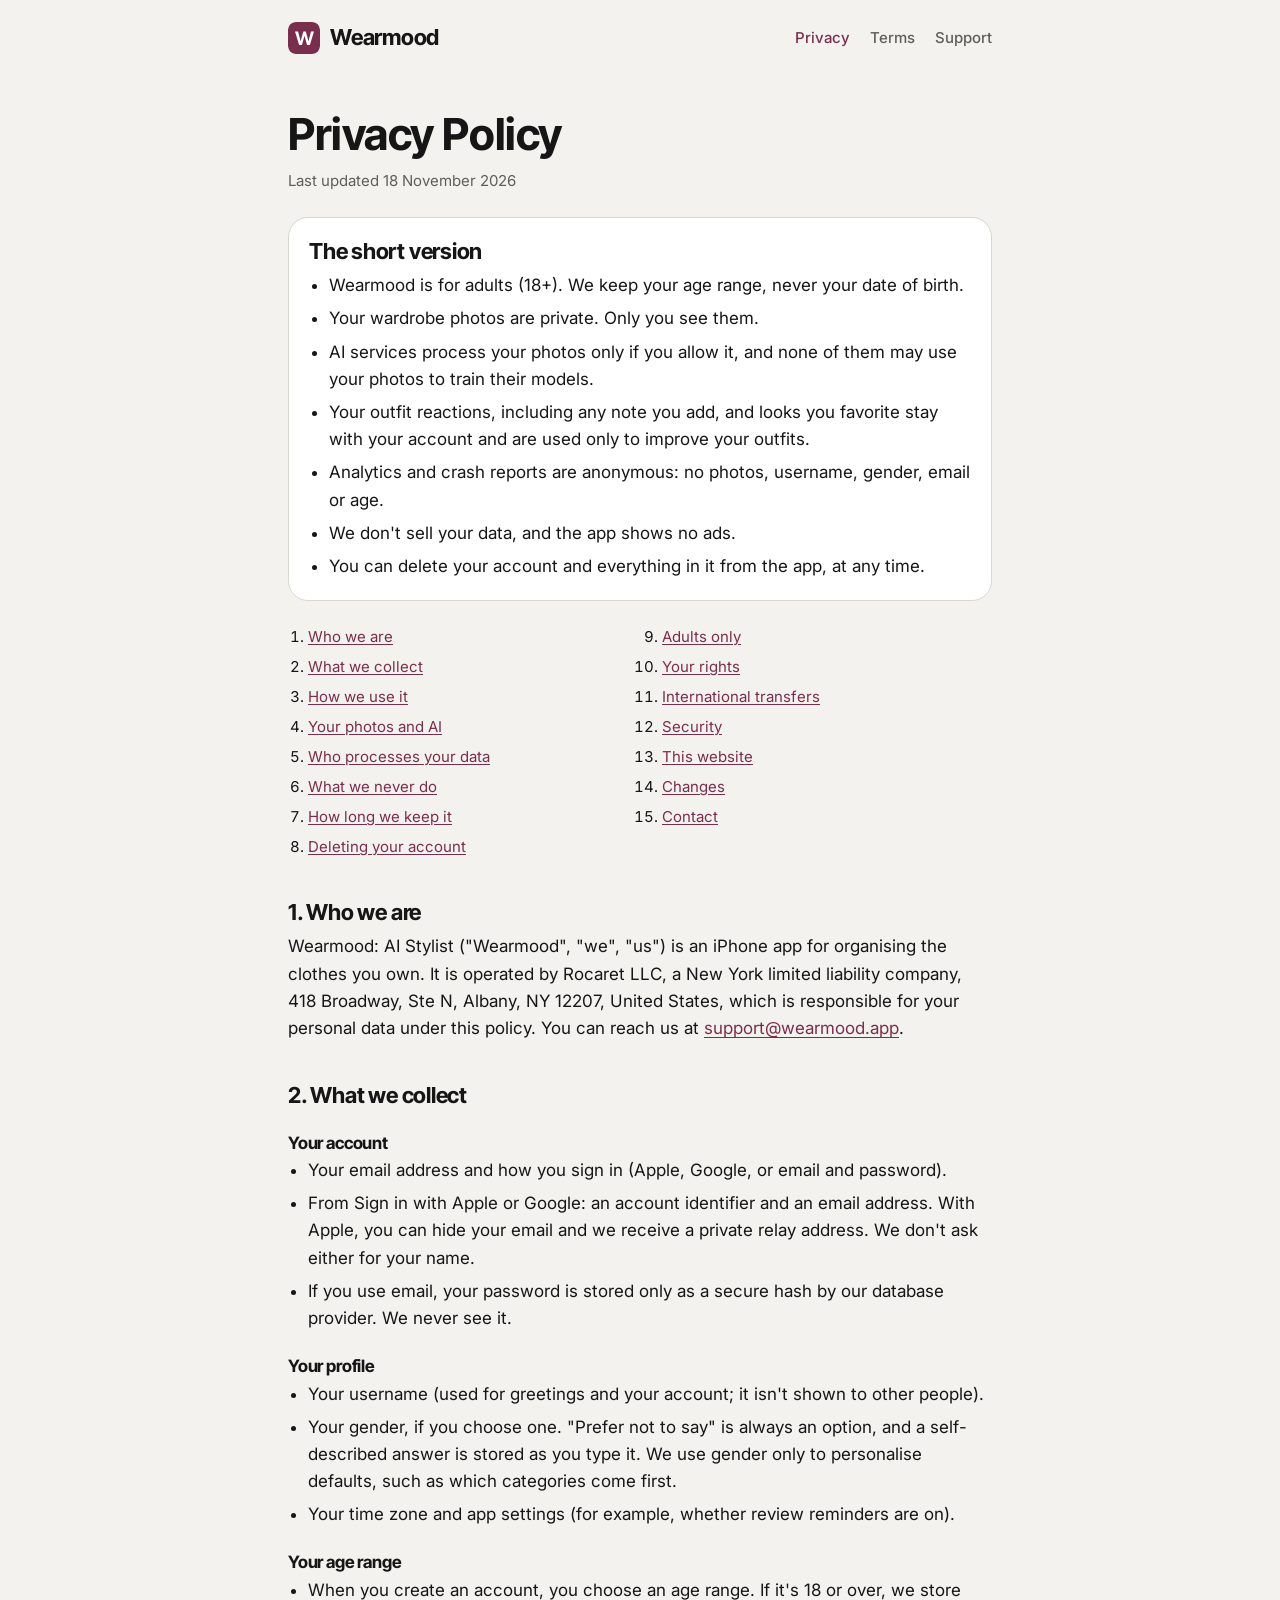
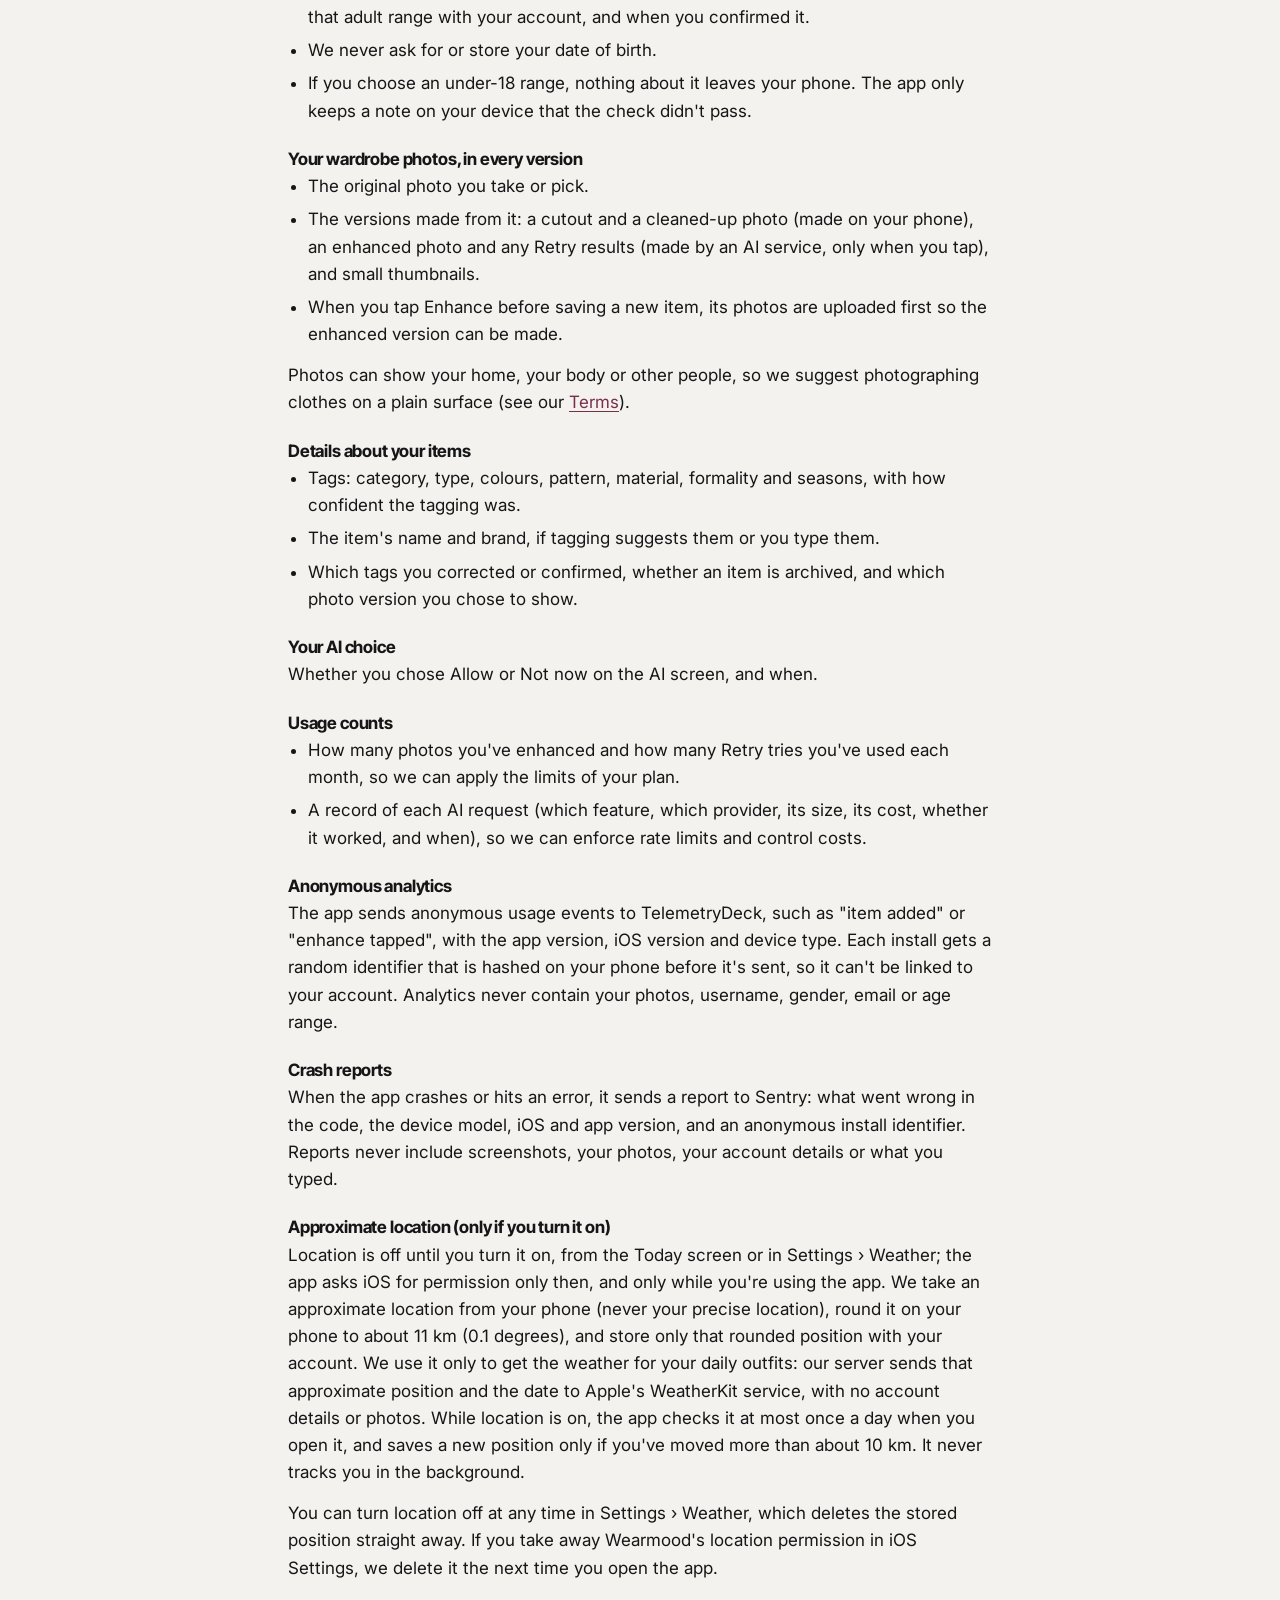
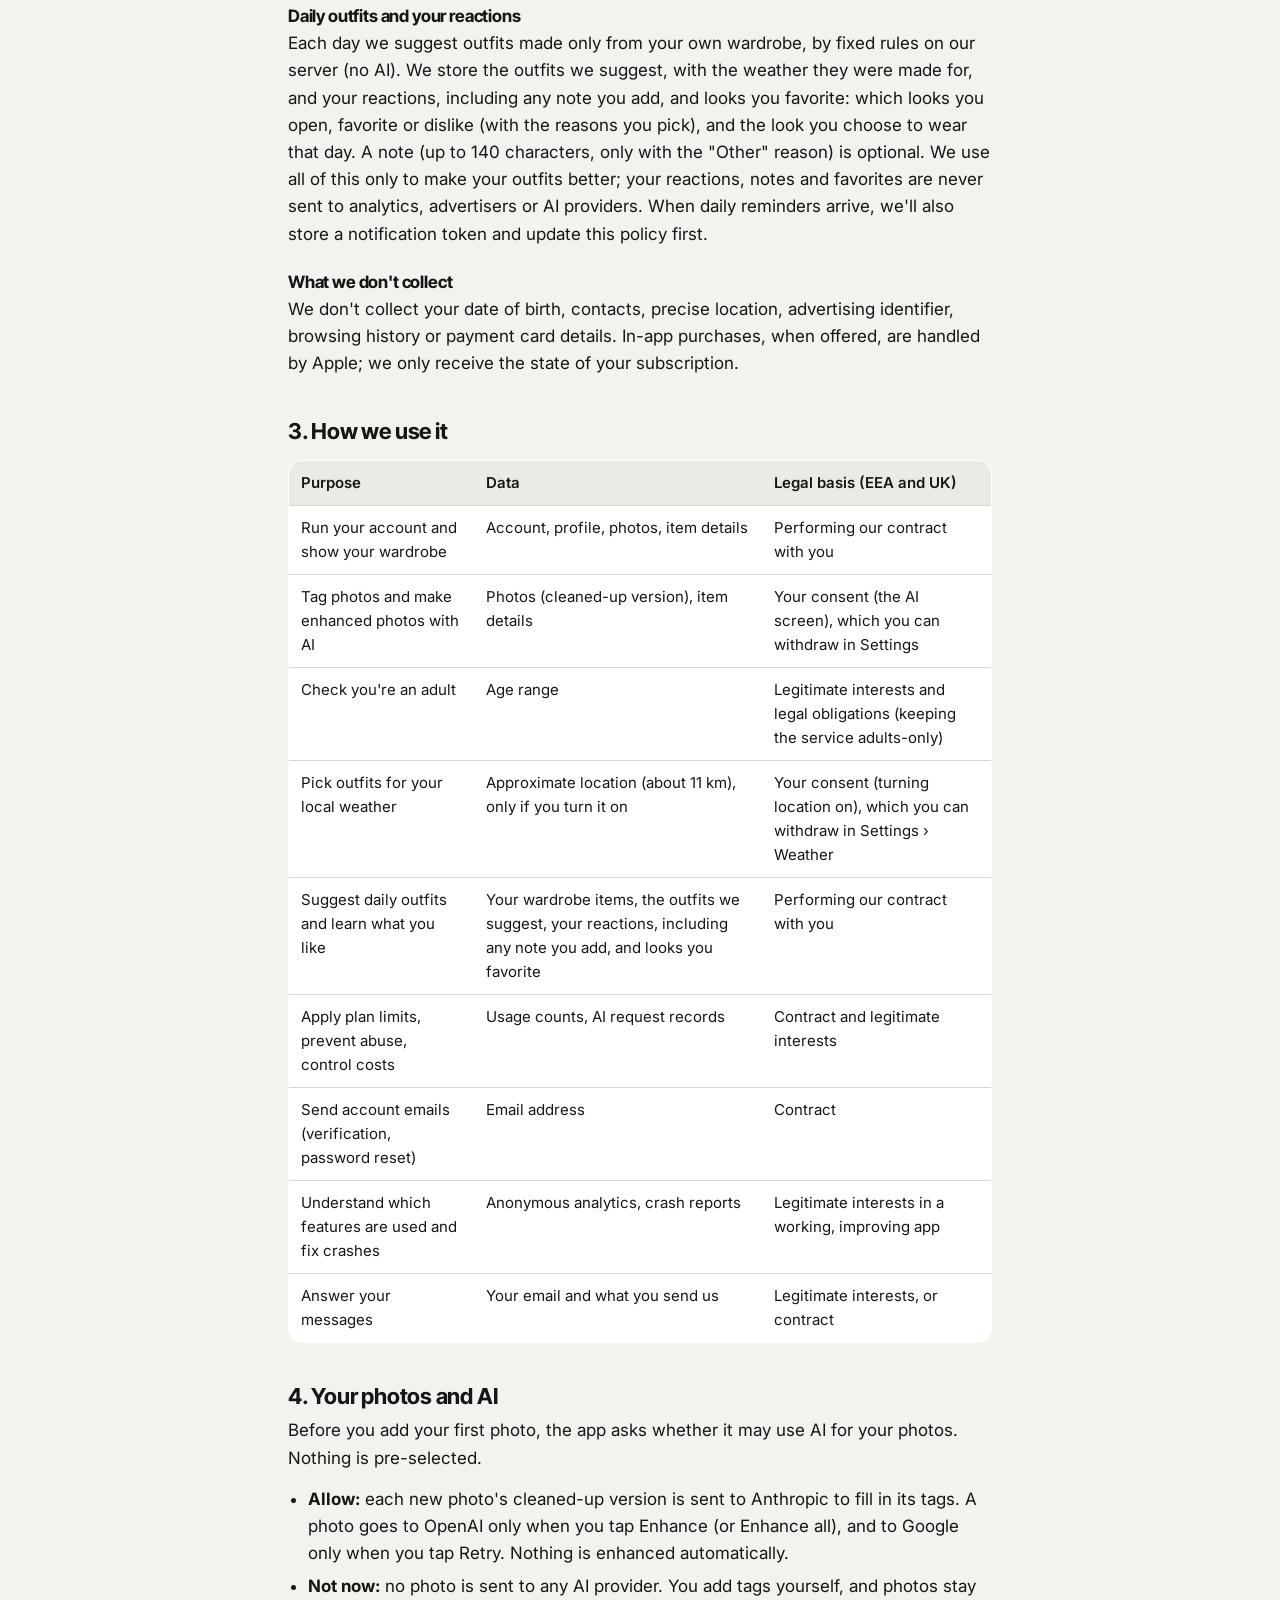
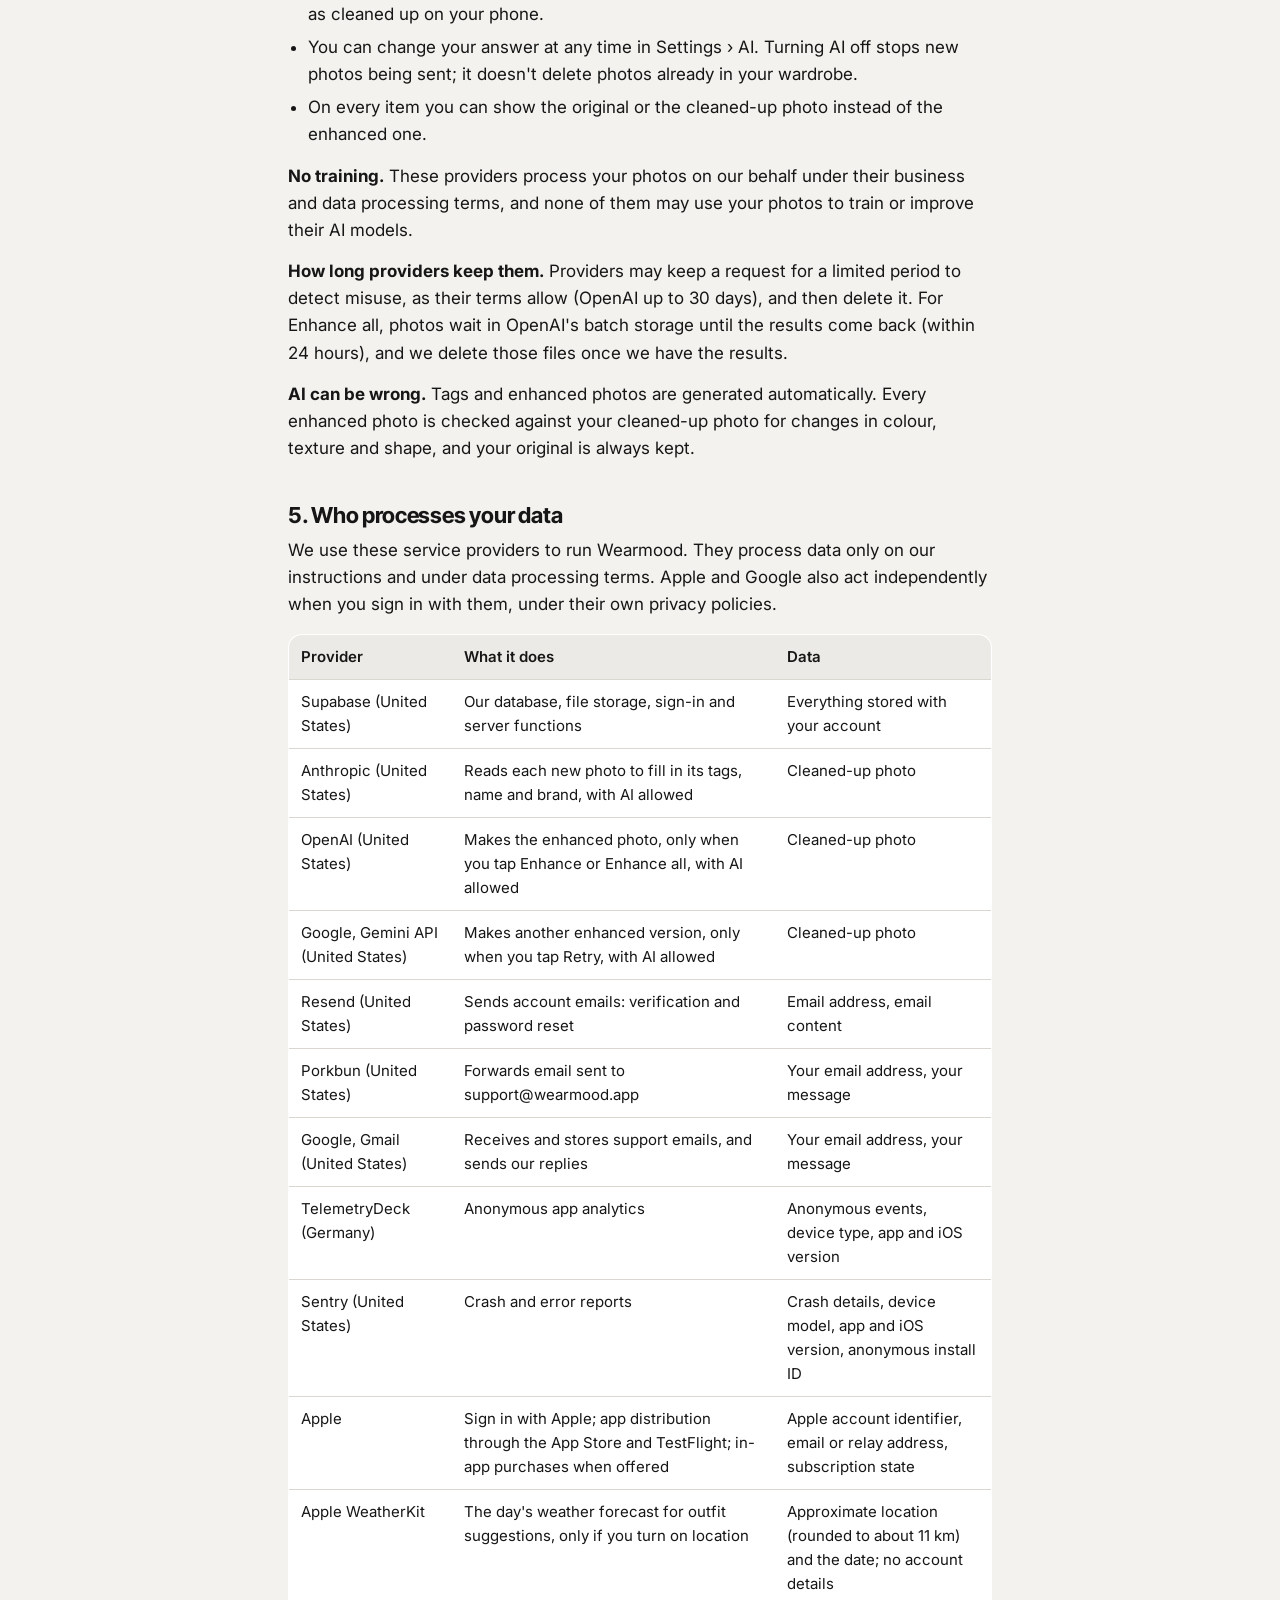
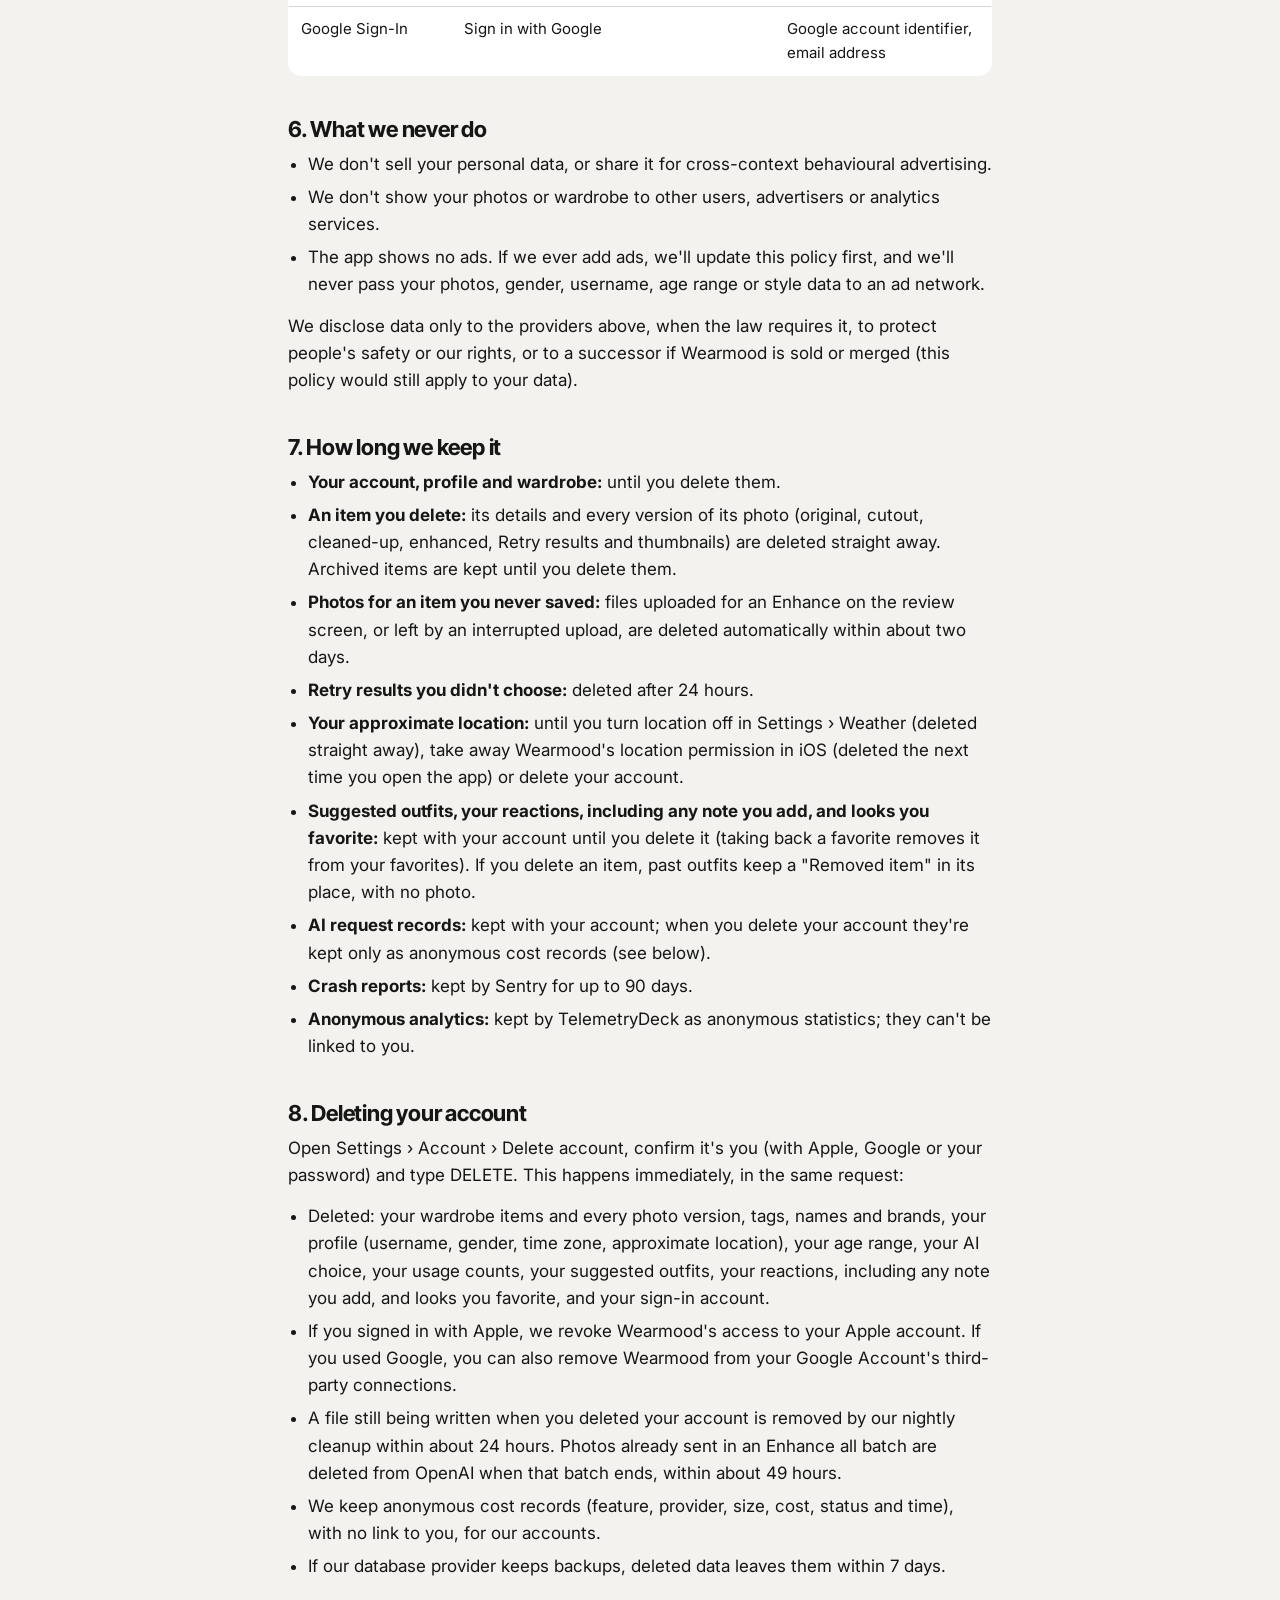
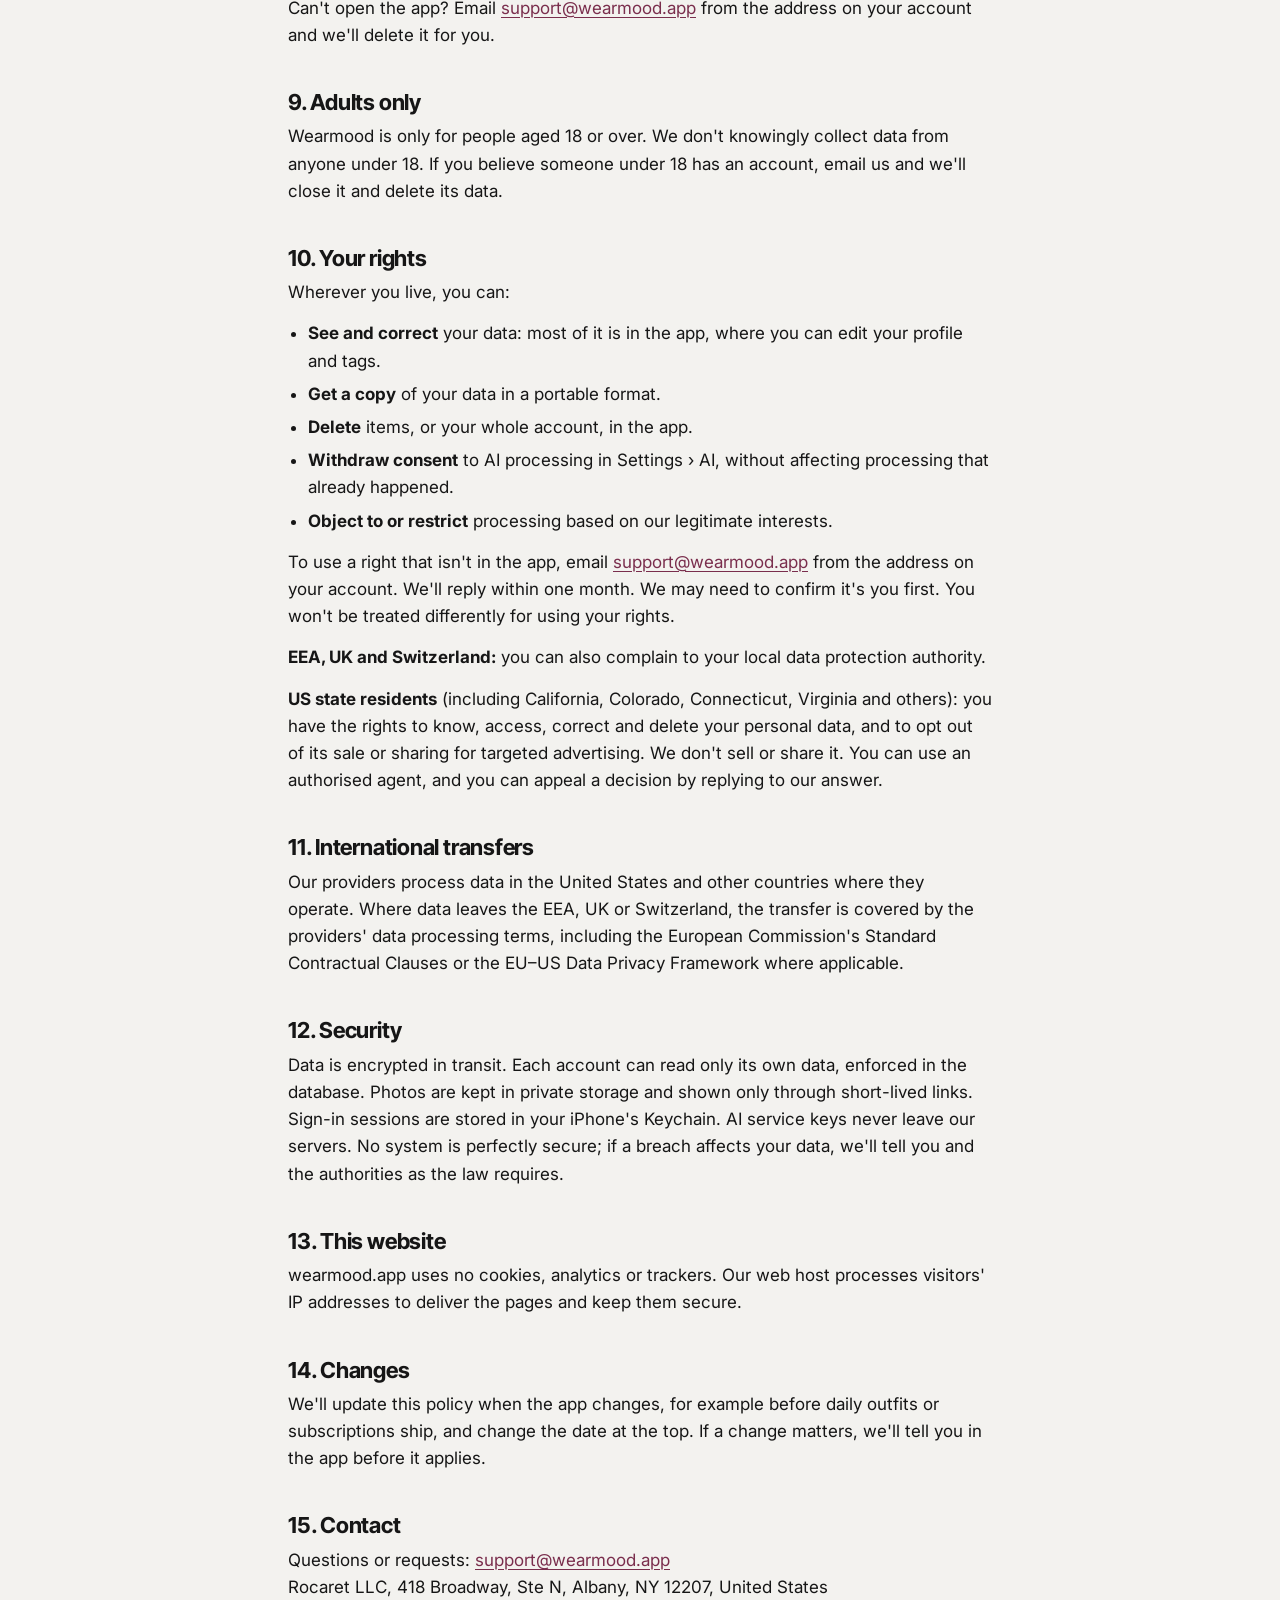
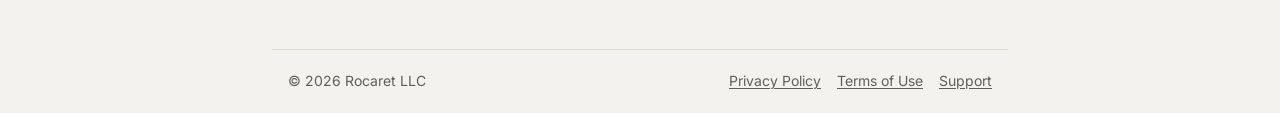
==== commit 83f0e449: "Favorites: rename Saved looks and Like in the docs and privacy policy PLAN.md 3b and the feedback lo" ====
--- a/privacy/index.html
+++ b/privacy/index.html
@@ -29,7 +29,7 @@
         <li>Wearmood is for adults (18+). We keep your age range, never your date of birth.</li>
         <li>Your wardrobe photos are private. Only you see them.</li>
         <li>AI services process your photos only if you allow it, and none of them may use your photos to train their models.</li>
-        <li>Your outfit reactions, including any note you add, and looks you save stay with your account and are used only to improve your outfits.</li>
+        <li>Your outfit reactions, including any note you add, and looks you favorite stay with your account and are used only to improve your outfits.</li>
         <li>Analytics and crash reports are anonymous: no photos, username, gender, email or age.</li>
         <li>We don't sell your data, and the app shows no ads.</li>
         <li>You can delete your account and everything in it from the app, at any time.</li>
@@ -117,7 +117,7 @@
     <p>You can turn location off at any time in Settings › Weather, which deletes the stored position straight away. If you take away Wearmood's location permission in iOS Settings, we delete it the next time you open the app.</p>
 
     <h3>Daily outfits and your reactions</h3>
-    <p>Each day we suggest outfits made only from your own wardrobe, by fixed rules on our server (no AI). We store the outfits we suggest, with the weather they were made for, and your reactions, including any note you add, and looks you save: which looks you open, like or dislike (with the reasons you pick), the look you choose to wear that day, and the looks you bookmark. A note (up to 140 characters, only with the "Other" reason) is optional. We use all of this only to make your outfits better; your reactions, notes and saved looks are never sent to analytics, advertisers or AI providers. When daily reminders arrive, we'll also store a notification token and update this policy first.</p>
+    <p>Each day we suggest outfits made only from your own wardrobe, by fixed rules on our server (no AI). We store the outfits we suggest, with the weather they were made for, and your reactions, including any note you add, and looks you favorite: which looks you open, favorite or dislike (with the reasons you pick), and the look you choose to wear that day. A note (up to 140 characters, only with the "Other" reason) is optional. We use all of this only to make your outfits better; your reactions, notes and favorites are never sent to analytics, advertisers or AI providers. When daily reminders arrive, we'll also store a notification token and update this policy first.</p>
 
     <h3>What we don't collect</h3>
     <p>We don't collect your date of birth, contacts, precise location, advertising identifier, browsing history or payment card details. In-app purchases, when offered, are handled by Apple; we only receive the state of your subscription.</p>
@@ -133,7 +133,7 @@
           <tr><td data-label="Purpose">Tag photos and make enhanced photos with AI</td><td data-label="Data">Photos (cleaned-up version), item details</td><td data-label="Legal basis">Your consent (the AI screen), which you can withdraw in Settings</td></tr>
           <tr><td data-label="Purpose">Check you're an adult</td><td data-label="Data">Age range</td><td data-label="Legal basis">Legitimate interests and legal obligations (keeping the service adults-only)</td></tr>
           <tr><td data-label="Purpose">Pick outfits for your local weather</td><td data-label="Data">Approximate location (about 11 km), only if you turn it on</td><td data-label="Legal basis">Your consent (turning location on), which you can withdraw in Settings › Weather</td></tr>
-          <tr><td data-label="Purpose">Suggest daily outfits and learn what you like</td><td data-label="Data">Your wardrobe items, the outfits we suggest, your reactions, including any note you add, and looks you save</td><td data-label="Legal basis">Performing our contract with you</td></tr>
+          <tr><td data-label="Purpose">Suggest daily outfits and learn what you like</td><td data-label="Data">Your wardrobe items, the outfits we suggest, your reactions, including any note you add, and looks you favorite</td><td data-label="Legal basis">Performing our contract with you</td></tr>
           <tr><td data-label="Purpose">Apply plan limits, prevent abuse, control costs</td><td data-label="Data">Usage counts, AI request records</td><td data-label="Legal basis">Contract and legitimate interests</td></tr>
           <tr><td data-label="Purpose">Send account emails (verification, password reset)</td><td data-label="Data">Email address</td><td data-label="Legal basis">Contract</td></tr>
           <tr><td data-label="Purpose">Understand which features are used and fix crashes</td><td data-label="Data">Anonymous analytics, crash reports</td><td data-label="Legal basis">Legitimate interests in a working, improving app</td></tr>
@@ -193,7 +193,7 @@
       <li><strong>Photos for an item you never saved:</strong> files uploaded for an Enhance on the review screen, or left by an interrupted upload, are deleted automatically within about two days.</li>
       <li><strong>Retry results you didn't choose:</strong> deleted after 24 hours.</li>
       <li><strong>Your approximate location:</strong> until you turn location off in Settings › Weather (deleted straight away), take away Wearmood's location permission in iOS (deleted the next time you open the app) or delete your account.</li>
-      <li><strong>Suggested outfits, your reactions, including any note you add, and looks you save:</strong> kept with your account until you delete it (unsaving a look removes it from your saved looks). If you delete an item, past outfits keep a "Removed item" in its place, with no photo.</li>
+      <li><strong>Suggested outfits, your reactions, including any note you add, and looks you favorite:</strong> kept with your account until you delete it (taking back a favorite removes it from your favorites). If you delete an item, past outfits keep a "Removed item" in its place, with no photo.</li>
       <li><strong>AI request records:</strong> kept with your account; when you delete your account they're kept only as anonymous cost records (see below).</li>
       <li><strong>Crash reports:</strong> kept by Sentry for up to 90 days.</li>
       <li><strong>Anonymous analytics:</strong> kept by TelemetryDeck as anonymous statistics; they can't be linked to you.</li>
@@ -202,7 +202,7 @@
     <h2 id="deletion">8. Deleting your account</h2>
     <p>Open Settings › Account › Delete account, confirm it's you (with Apple, Google or your password) and type DELETE. This happens immediately, in the same request:</p>
     <ul>
-      <li>Deleted: your wardrobe items and every photo version, tags, names and brands, your profile (username, gender, time zone, approximate location), your age range, your AI choice, your usage counts, your suggested outfits, your reactions, including any note you add, and looks you save, and your sign-in account.</li>
+      <li>Deleted: your wardrobe items and every photo version, tags, names and brands, your profile (username, gender, time zone, approximate location), your age range, your AI choice, your usage counts, your suggested outfits, your reactions, including any note you add, and looks you favorite, and your sign-in account.</li>
       <li>If you signed in with Apple, we revoke Wearmood's access to your Apple account. If you used Google, you can also remove Wearmood from your Google Account's third-party connections.</li>
       <li>A file still being written when you deleted your account is removed by our nightly cleanup within about 24 hours. Photos already sent in an Enhance all batch are deleted from OpenAI when that batch ends, within about 49 hours.</li>
       <li>We keep anonymous cost records (feature, provider, size, cost, status and time), with no link to you, for our accounts.</li>
